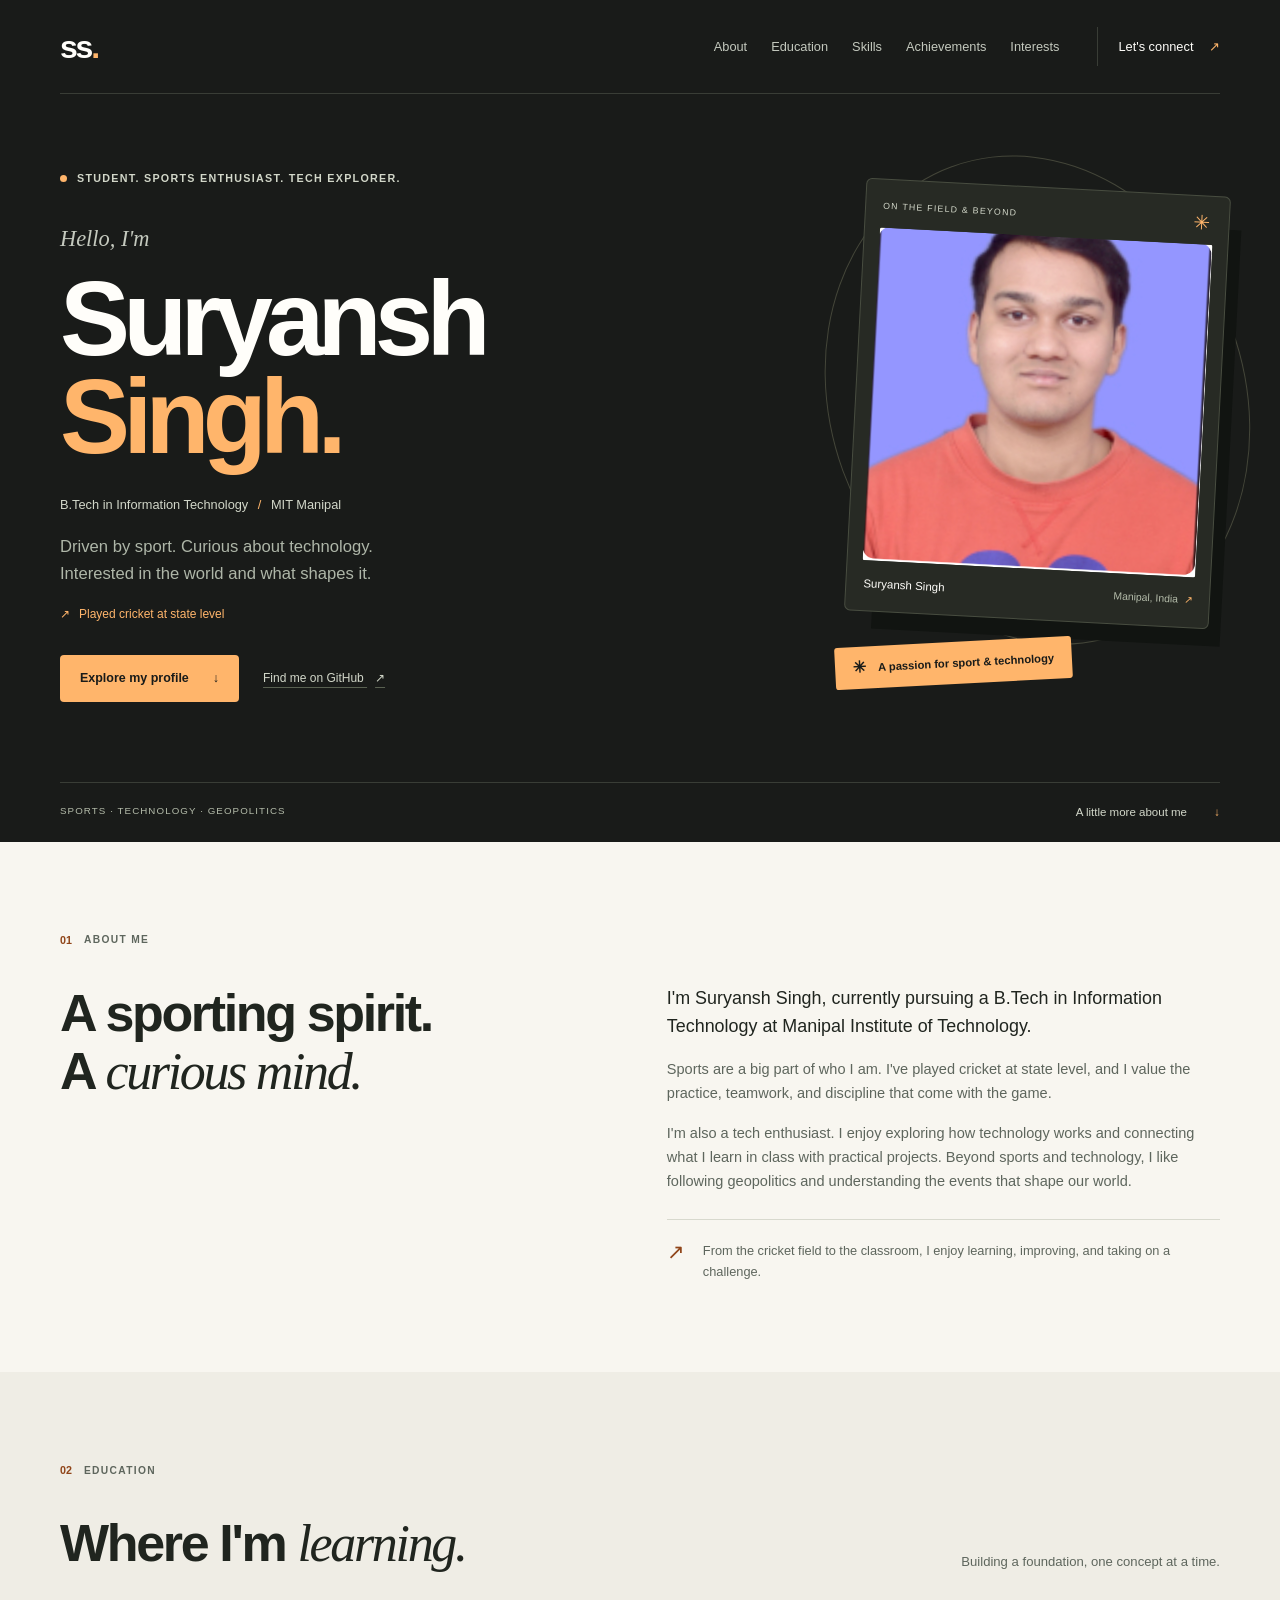
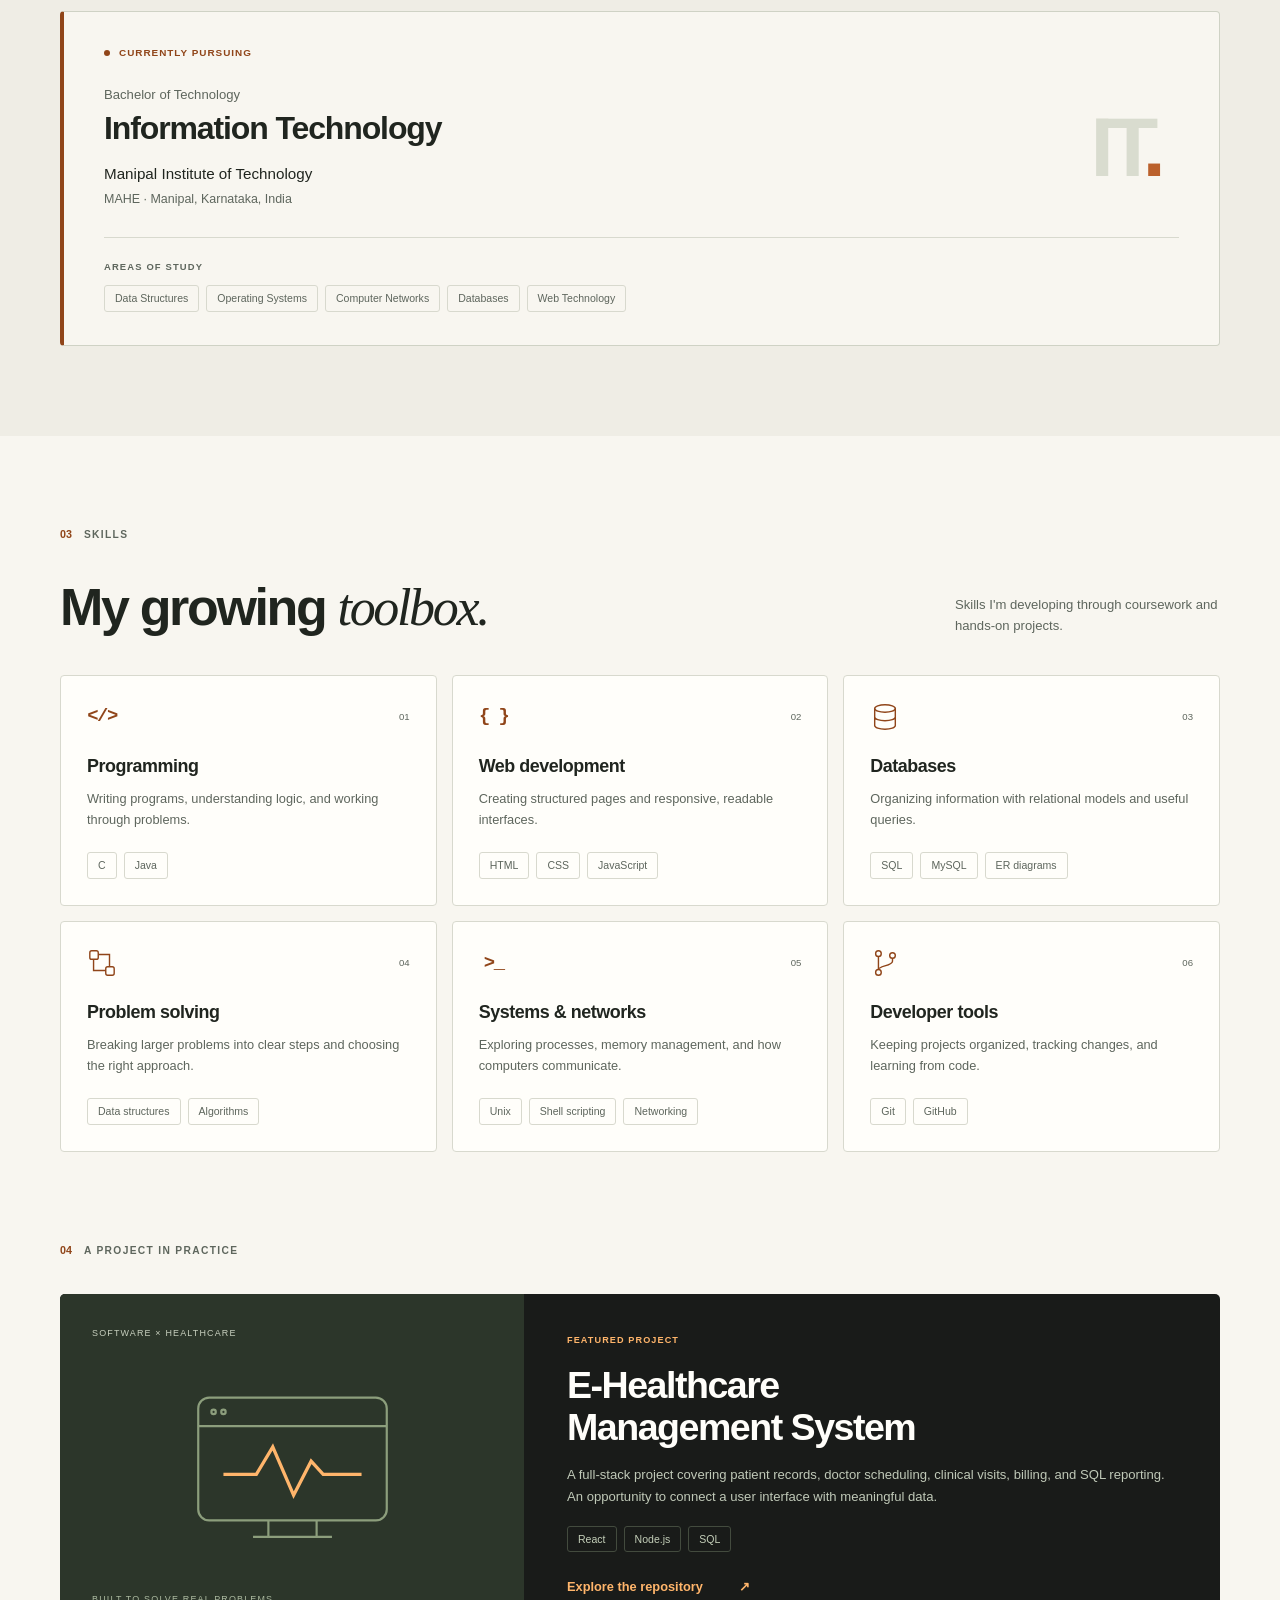
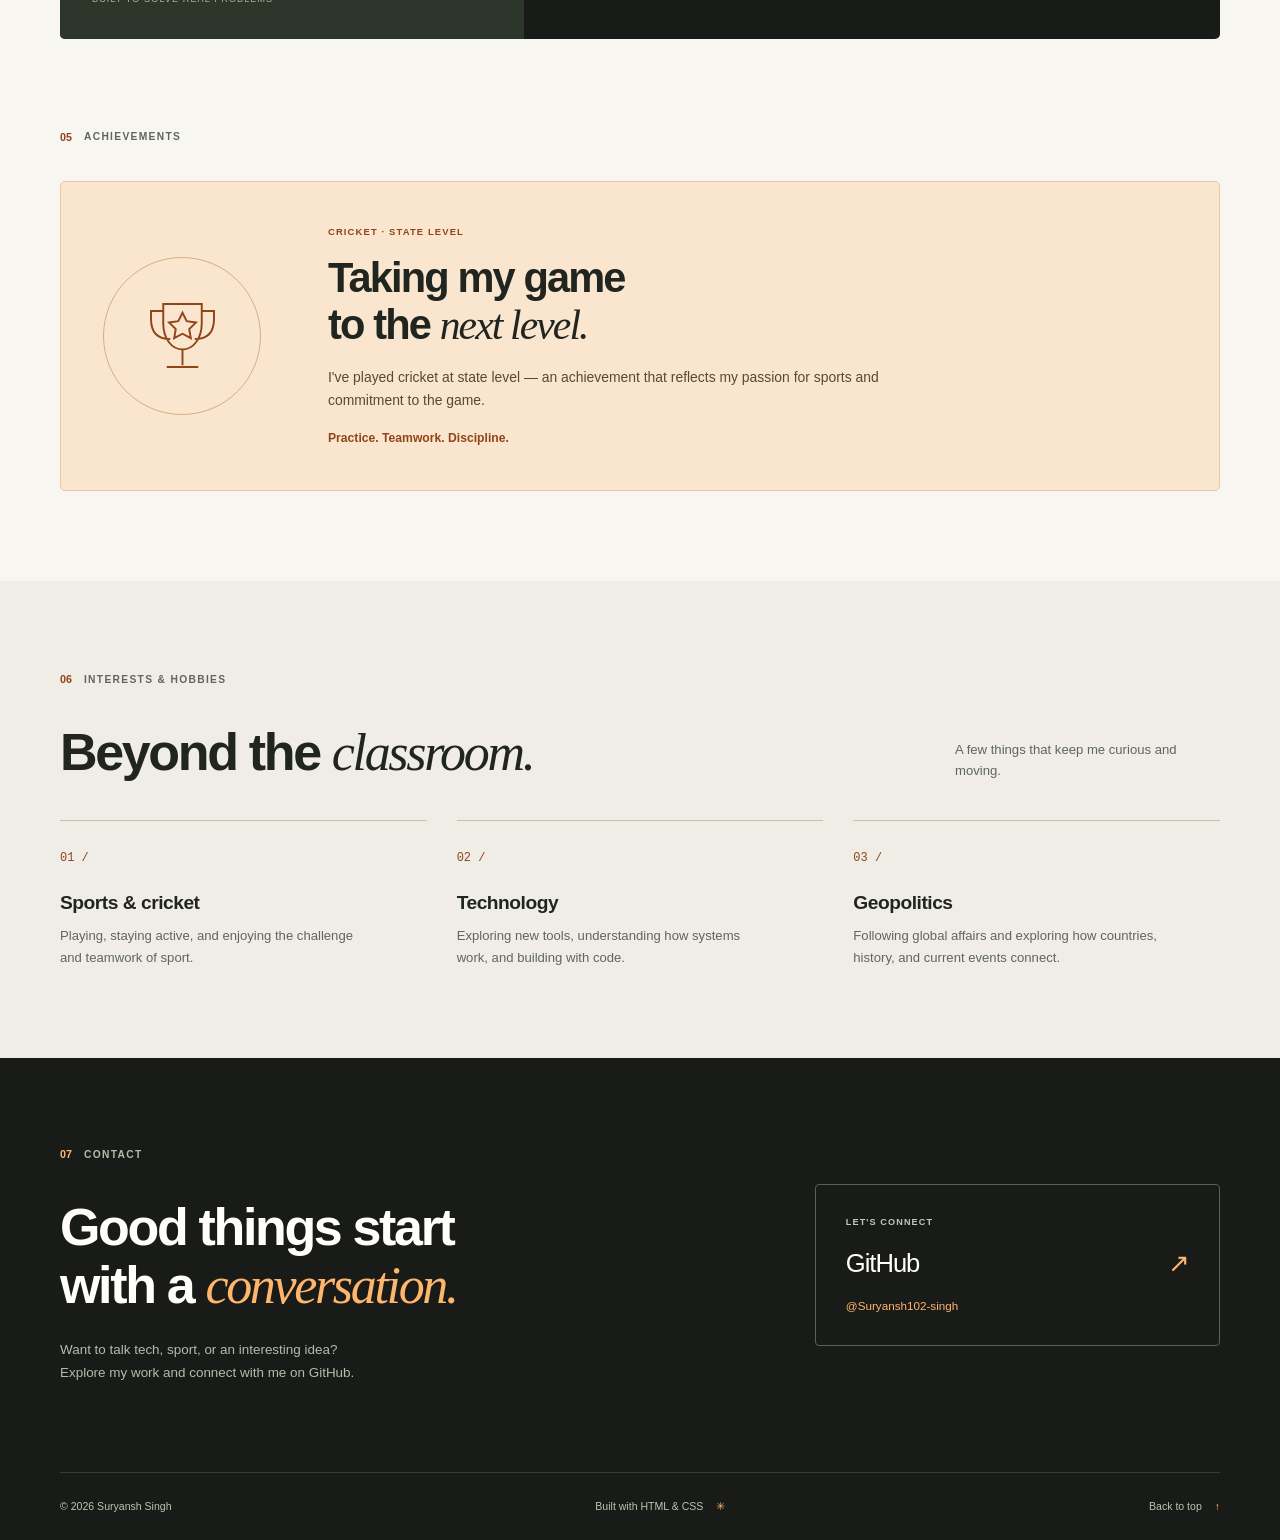
==== index.html @ c42a1c33 "Build responsive personal profile with portrait and cricket achievement" ====
<!DOCTYPE html>
<html lang="en">
<head>
  <meta charset="UTF-8">
  <meta name="viewport" content="width=device-width, initial-scale=1.0">
  <meta name="description" content="Suryansh Singh: B.Tech Information Technology student at MIT Manipal, sports and technology enthusiast, and a cricket player with state-level experience.">
  <meta name="theme-color" content="#191b19">
  <title>Suryansh Singh | Personal Profile</title>
  <link rel="icon" href="assets/favicon.svg" type="image/svg+xml">
  <link rel="stylesheet" href="style.css">
</head>
<body>
  <a class="skip-link" href="#main">Skip to content</a>

  <header class="site-header">
    <div class="container nav-row">
      <a class="brand" href="#home" aria-label="Suryansh Singh, home">ss<span>.</span></a>
      <nav aria-label="Main navigation">
        <a href="#about">About</a>
        <a href="#education">Education</a>
        <a href="#skills">Skills</a>
        <a href="#achievements">Achievements</a>
        <a href="#interests">Interests</a>
        <a class="nav-contact" href="#contact">Let's connect <span aria-hidden="true">↗</span></a>
      </nav>
    </div>
  </header>

  <main id="main">
    <section class="hero" id="home" aria-labelledby="hero-title">
      <div class="container hero-grid">
        <div class="hero-copy">
          <p class="eyebrow"><span class="status-dot" aria-hidden="true"></span> STUDENT. SPORTS ENTHUSIAST. TECH EXPLORER.</p>
          <p class="hello">Hello, I'm</p>
          <h1 id="hero-title">Suryansh<br><span>Singh.</span></h1>
          <p class="hero-role">B.Tech in Information Technology <span aria-hidden="true">/</span> MIT Manipal</p>
          <p class="hero-description">Driven by sport. Curious about technology.<br>Interested in the world and what shapes it.</p>
          <a class="hero-achievement" href="#achievements"><span aria-hidden="true">↗</span> Played cricket at state level</a>
          <div class="hero-actions">
            <a class="button button-primary" href="#about">Explore my profile <span aria-hidden="true">↓</span></a>
            <a class="text-link" href="https://github.com/Suryansh102-singh" target="_blank" rel="noopener noreferrer">Find me on GitHub <span aria-hidden="true">↗</span></a>
          </div>
        </div>

        <div class="portrait-area">
          <span class="portrait-orbit" aria-hidden="true"></span>
          <figure class="portrait-card">
            <div class="portrait-topline"><span>ON THE FIELD &amp; BEYOND</span><span aria-hidden="true">✳</span></div>
            <img class="profile-image" src="assets/profile.png" alt="Portrait of Suryansh Singh" width="498" height="502" fetchpriority="high">
            <figcaption><span>Suryansh Singh</span><span class="portrait-location">Manipal, India <span aria-hidden="true">↗</span></span></figcaption>
          </figure>
          <p class="portrait-tag"><span aria-hidden="true">✳</span> A passion for sport &amp; technology</p>
        </div>
      </div>
      <div class="container hero-bottom"><span>SPORTS · TECHNOLOGY · GEOPOLITICS</span><a href="#about">A little more about me <span aria-hidden="true">↓</span></a></div>
    </section>

    <section class="section about-section" id="about" aria-labelledby="about-title">
      <div class="container">
        <p class="section-label"><span>01</span> ABOUT ME</p>
        <div class="about-grid">
          <h2 id="about-title">A sporting spirit.<br>A <span class="serif-accent">curious mind.</span></h2>
          <div class="about-copy">
            <p class="lead">I'm Suryansh Singh, currently pursuing a B.Tech in Information Technology at Manipal Institute of Technology.</p>
            <p>Sports are a big part of who I am. I've played cricket at state level, and I value the practice, teamwork, and discipline that come with the game.</p>
            <p>I'm also a tech enthusiast. I enjoy exploring how technology works and connecting what I learn in class with practical projects. Beyond sports and technology, I like following geopolitics and understanding the events that shape our world.</p>
            <div class="about-note"><span aria-hidden="true">↗</span><p>From the cricket field to the classroom, I enjoy learning, improving, and taking on a challenge.</p></div>
          </div>
        </div>
      </div>
    </section>

    <section class="section education-section" id="education" aria-labelledby="education-title">
      <div class="container">
        <p class="section-label"><span>02</span> EDUCATION</p>
        <div class="section-heading">
          <h2 id="education-title">Where I'm <span class="serif-accent">learning.</span></h2>
          <p>Building a foundation, one concept at a time.</p>
        </div>
        <article class="education-card">
          <div class="education-status"><span class="status-dot" aria-hidden="true"></span> CURRENTLY PURSUING</div>
          <div class="education-main">
            <div><p class="education-degree">Bachelor of Technology</p><h3>Information Technology</h3><p class="institution">Manipal Institute of Technology</p><p class="education-location">MAHE · Manipal, Karnataka, India</p></div>
            <span class="education-mark" aria-hidden="true">IT<span>.</span></span>
          </div>
          <div class="coursework"><p>AREAS OF STUDY</p><ul class="tags"><li>Data Structures</li><li>Operating Systems</li><li>Computer Networks</li><li>Databases</li><li>Web Technology</li></ul></div>
        </article>
      </div>
    </section>

    <section class="section skills-section" id="skills" aria-labelledby="skills-title">
      <div class="container">
        <p class="section-label"><span>03</span> SKILLS</p>
        <div class="section-heading"><h2 id="skills-title">My growing <span class="serif-accent">toolbox.</span></h2><p>Skills I'm developing through coursework and hands-on projects.</p></div>
        <div class="skill-grid">
          <article class="skill-card"><div class="card-top"><span class="card-icon" aria-hidden="true">&lt;/&gt;</span><span class="card-number" aria-hidden="true">01</span></div><h3>Programming</h3><p>Writing programs, understanding logic, and working through problems.</p><ul class="tags"><li>C</li><li>Java</li></ul></article>
          <article class="skill-card"><div class="card-top"><span class="card-icon" aria-hidden="true">{ }</span><span class="card-number" aria-hidden="true">02</span></div><h3>Web development</h3><p>Creating structured pages and responsive, readable interfaces.</p><ul class="tags"><li>HTML</li><li>CSS</li><li>JavaScript</li></ul></article>
          <article class="skill-card"><div class="card-top"><svg class="card-icon" viewBox="0 0 32 32" fill="none" aria-hidden="true"><ellipse cx="16" cy="7" rx="11" ry="4"/><path d="M5 7v9c0 2.2 4.9 4 11 4s11-1.8 11-4V7M5 16v9c0 2.2 4.9 4 11 4s11-1.8 11-4v-9"/></svg><span class="card-number" aria-hidden="true">03</span></div><h3>Databases</h3><p>Organizing information with relational models and useful queries.</p><ul class="tags"><li>SQL</li><li>MySQL</li><li>ER diagrams</li></ul></article>
          <article class="skill-card"><div class="card-top"><svg class="card-icon" viewBox="0 0 32 32" fill="none" aria-hidden="true"><rect x="3" y="3" width="9" height="9" rx="2"/><rect x="20" y="20" width="9" height="9" rx="2"/><path d="M12 7h12v13M7 12v12h13"/></svg><span class="card-number" aria-hidden="true">04</span></div><h3>Problem solving</h3><p>Breaking larger problems into clear steps and choosing the right approach.</p><ul class="tags"><li>Data structures</li><li>Algorithms</li></ul></article>
          <article class="skill-card"><div class="card-top"><span class="card-icon" aria-hidden="true">&gt;_</span><span class="card-number" aria-hidden="true">05</span></div><h3>Systems &amp; networks</h3><p>Exploring processes, memory management, and how computers communicate.</p><ul class="tags"><li>Unix</li><li>Shell scripting</li><li>Networking</li></ul></article>
          <article class="skill-card"><div class="card-top"><svg class="card-icon" viewBox="0 0 32 32" fill="none" aria-hidden="true"><circle cx="9" cy="6" r="3"/><circle cx="9" cy="26" r="3"/><circle cx="24" cy="8" r="3"/><path d="M9 9v14M24 11v3c0 5-15 5-15 9"/></svg><span class="card-number" aria-hidden="true">06</span></div><h3>Developer tools</h3><p>Keeping projects organized, tracking changes, and learning from code.</p><ul class="tags"><li>Git</li><li>GitHub</li></ul></article>
        </div>
      </div>
    </section>

    <section class="section project-section" id="projects" aria-labelledby="project-title">
      <div class="container">
        <p class="section-label"><span>04</span> A PROJECT IN PRACTICE</p>
        <article class="project-card">
          <div class="project-visual" aria-hidden="true"><span class="project-visual-label">SOFTWARE × HEALTHCARE</span><svg viewBox="0 0 260 160" fill="none"><rect x="44" y="17" width="172" height="112" rx="10"/><path d="M44 43h172M108 129v15m44-15v15M94 144h72"/><path class="pulse" d="M67 87h30l15-25 19 44 16-31 11 12h35"/><circle cx="58" cy="30" r="2"/><circle cx="67" cy="30" r="2"/></svg><span class="project-visual-foot">BUILT TO SOLVE REAL PROBLEMS</span></div>
          <div class="project-copy"><p class="eyebrow">FEATURED PROJECT</p><h2 id="project-title">E-Healthcare<br>Management System</h2><p>A full-stack project covering patient records, doctor scheduling, clinical visits, billing, and SQL reporting. An opportunity to connect a user interface with meaningful data.</p><ul class="tags"><li>React</li><li>Node.js</li><li>SQL</li></ul><a class="project-link" href="https://github.com/Suryansh102-singh/E-HEALTHCARE-MANAGEMENT-SYSTEM" target="_blank" rel="noopener noreferrer">Explore the repository <span aria-hidden="true">↗</span></a></div>
        </article>
      </div>
    </section>

    <section class="section achievement-section" id="achievements" aria-labelledby="achievement-title">
      <div class="container">
        <p class="section-label"><span>05</span> ACHIEVEMENTS</p>
        <article class="achievement-card">
          <div class="achievement-emblem" aria-hidden="true"><svg viewBox="0 0 120 120" fill="none"><path d="M38 24h44v22c0 18-10 30-22 30S38 64 38 46V24ZM60 76v18M42 96h36M38 32H24v9c0 15 7 23 22 23M82 32h14v9c0 15-7 23-22 23"/><path d="m60 34 4.8 9.6 10.6 1.5-7.7 7.5 1.8 10.5L60 58l-9.5 5.1 1.8-10.5-7.7-7.5 10.6-1.5L60 34Z"/></svg></div>
          <div><p class="eyebrow">CRICKET · STATE LEVEL</p><h2 id="achievement-title">Taking my game<br>to the <span class="serif-accent">next level.</span></h2><p>I've played cricket at state level — an achievement that reflects my passion for sports and commitment to the game.</p><p class="achievement-values">Practice. Teamwork. Discipline.</p></div>
        </article>
      </div>
    </section>

    <section class="section interests-section" id="interests" aria-labelledby="interests-title">
      <div class="container">
        <p class="section-label"><span>06</span> INTERESTS &amp; HOBBIES</p>
        <div class="section-heading"><h2 id="interests-title">Beyond the <span class="serif-accent">classroom.</span></h2><p>A few things that keep me curious and moving.</p></div>
        <div class="interest-grid">
          <article class="interest-card"><span class="interest-number" aria-hidden="true">01 /</span><h3>Sports &amp; cricket</h3><p>Playing, staying active, and enjoying the challenge and teamwork of sport.</p></article>
          <article class="interest-card"><span class="interest-number" aria-hidden="true">02 /</span><h3>Technology</h3><p>Exploring new tools, understanding how systems work, and building with code.</p></article>
          <article class="interest-card"><span class="interest-number" aria-hidden="true">03 /</span><h3>Geopolitics</h3><p>Following global affairs and exploring how countries, history, and current events connect.</p></article>
        </div>
      </div>
    </section>

    <section class="contact-section" id="contact" aria-labelledby="contact-title">
      <div class="container contact-grid">
        <div><p class="section-label"><span>07</span> CONTACT</p><h2 id="contact-title">Good things start<br>with a <span class="serif-accent">conversation.</span></h2><p>Want to talk tech, sport, or an interesting idea?<br>Explore my work and connect with me on GitHub.</p></div>
        <a class="contact-button" href="https://github.com/Suryansh102-singh" target="_blank" rel="noopener noreferrer"><span>LET'S CONNECT</span><strong>GitHub <span aria-hidden="true">↗</span></strong><span class="github-handle">@Suryansh102-singh</span></a>
      </div>
    </section>
  </main>

  <footer class="site-footer"><div class="container footer-row"><p>© 2026 Suryansh Singh</p><p>Built with HTML &amp; CSS <span aria-hidden="true">✳</span></p><a href="#home">Back to top <span aria-hidden="true">↑</span></a></div></footer>
</body>
</html>
---- style.css ----
/* Personal profile: plain CSS, no framework or JavaScript required. */
:root {
  --paper: #f8f6f0;
  --paper-alt: #efede5;
  --ink: #20251f;
  --muted: #5e665d;
  --line: #d8d9ce;
  --dark: #191b19;
  --dark-line: #393d36;
  --accent: #ffb56b;
  --accent-ink: #904519;
  --white: #fffefa;
  --container: 1160px;
}

* { box-sizing: border-box; }
html { scroll-behavior: smooth; scroll-padding-top: 32px; }
body { margin: 0; color: var(--ink); background: var(--paper); font-family: Arial, Helvetica, sans-serif; font-size: 16px; line-height: 1.65; -webkit-font-smoothing: antialiased; }
a { color: inherit; text-decoration: none; }
img { display: block; max-width: 100%; }
h1, h2, h3, p, figure { margin: 0; }
ul { margin: 0; padding: 0; }
h1, h2, h3 { line-height: 1.12; letter-spacing: -0.045em; }
h2 { font-size: clamp(2rem, 4.2vw, 3.25rem); font-weight: 600; }
h3 { font-size: 1.25rem; letter-spacing: -0.025em; }
::selection { color: var(--dark); background: var(--accent); }
:focus-visible { outline: 3px solid var(--accent-ink); outline-offset: 6px; border-radius: 3px; }
.hero :focus-visible, .site-header :focus-visible, .contact-section :focus-visible, .site-footer :focus-visible { outline-color: var(--accent); }
.container { width: min(var(--container), calc(100% - 80px)); margin-inline: auto; }
.skip-link { position: fixed; top: 12px; left: 12px; z-index: 10; padding: 10px 18px; color: var(--ink); background: var(--accent); transform: translateY(-180%); }
.skip-link:focus { transform: translateY(0); }
.serif-accent { font-family: Georgia, 'Times New Roman', serif; font-style: italic; font-weight: 400; }
.eyebrow { font-size: 0.67rem; font-weight: 700; letter-spacing: 0.12em; }
.status-dot { display: inline-block; flex: 0 0 auto; width: 7px; height: 7px; background: var(--accent); border-radius: 50%; }

/* Header and hero */
.site-header { color: var(--white); background: var(--dark); }
.nav-row { min-height: 94px; display: flex; gap: 24px; align-items: center; justify-content: space-between; border-bottom: 1px solid var(--dark-line); }
.brand { font-size: 2rem; font-weight: 800; line-height: 1; letter-spacing: -0.07em; }
.brand span { color: var(--accent); }
nav { display: flex; align-items: center; flex-wrap: wrap; gap: 24px; font-size: 0.8rem; }
nav a { color: #c4c9be; transition: color 160ms ease; }
nav a:hover { color: var(--accent); }
nav .nav-contact { color: var(--white); margin-left: 14px; padding: 9px 0 9px 20px; border-left: 1px solid var(--dark-line); }
.nav-contact span { margin-left: 12px; color: var(--accent); }
.hero { color: var(--white); background: var(--dark); overflow: hidden; }
.hero-grid { min-height: 640px; display: grid; grid-template-columns: 1.35fr 1fr; gap: 78px; align-items: center; padding-block: 76px 80px; }
.hero .eyebrow { display: flex; align-items: center; gap: 10px; color: #d2d7c9; margin-bottom: 33px; }
.hello { font-family: Georgia, 'Times New Roman', serif; font-style: italic; color: #c4c9be; font-size: 1.4rem; margin-bottom: 12px; }
h1 { font-size: clamp(3.5rem, 8.2vw, 6.6rem); font-weight: 700; line-height: 0.94; letter-spacing: -0.065em; }
h1 span { color: var(--accent); }
.hero-role { color: #d2d7c9; font-size: 0.8rem; margin-top: 27px; }
.hero-role span { color: var(--accent); padding-inline: 6px; }
.hero-description { margin-top: 18px; color: #aeb6a8; font-size: 1.04rem; }
.hero-achievement { display: inline-flex; align-items: center; gap: 9px; margin-top: 17px; color: var(--accent); font-size: 0.75rem; }
.hero-achievement:hover { text-decoration: underline; text-underline-offset: 5px; }
.hero-actions { display: flex; flex-wrap: wrap; align-items: center; gap: 24px; margin-top: 29px; }
.button { display: inline-flex; align-items: center; gap: 24px; padding: 13px 20px; border-radius: 4px; font-weight: 700; font-size: 0.78rem; transition: background 160ms ease, transform 160ms ease; }
.button-primary { color: var(--dark); background: var(--accent); }
.button-primary:hover { background: #ffcb97; transform: translateY(-2px); }
.text-link { font-size: 0.75rem; color: #d2d7c9; text-decoration: underline; text-underline-offset: 5px; text-decoration-color: #596151; }
.text-link:hover { color: var(--accent); }
.text-link span { margin-left: 8px; }
.portrait-area { position: relative; width: min(100%, 365px); justify-self: end; }
.portrait-orbit { position: absolute; inset: -36px -25px 35px; border: 1px solid #444639; border-radius: 50%; transform: rotate(-20deg); }
.portrait-card { position: relative; padding: 15px; background: #272a24; border: 1px solid #484d40; border-radius: 6px; transform: rotate(3deg); box-shadow: 20px 25px 0 -8px #111411; }
.portrait-topline { display: flex; justify-content: space-between; align-items: center; color: #d2d7c9; font-size: 0.55rem; letter-spacing: 0.14em; padding: 1px 2px 12px; }
.portrait-topline span:last-child { font-size: 1.25rem; color: var(--accent); line-height: 1; }
.profile-image { width: 100%; height: auto; aspect-ratio: 1; object-fit: cover; border-radius: 2px; background: var(--paper-alt); }
.portrait-card figcaption { display: flex; flex-wrap: wrap; justify-content: space-between; gap: 7px; padding: 14px 2px 2px; font-size: 0.72rem; }
.portrait-location { color: #b4bcaa; font-size: 0.65rem; }
.portrait-location span { color: var(--accent); margin-left: 3px; }
.portrait-tag { position: relative; display: inline-flex; align-items: center; gap: 12px; margin-top: 22px; margin-left: -20px; padding: 8px 18px; background: var(--accent); color: var(--dark); font-size: 0.7rem; font-weight: 700; border-radius: 3px; transform: rotate(-3deg); }
.portrait-tag span { font-size: 1rem; }
.hero-bottom { display: flex; justify-content: space-between; flex-wrap: wrap; gap: 12px; padding-block: 20px; border-top: 1px solid var(--dark-line); color: #b4bcaa; font-size: 0.61rem; letter-spacing: 0.11em; }
.hero-bottom a { letter-spacing: 0; font-size: 0.72rem; color: #d2d7c9; }
.hero-bottom a:hover { color: var(--accent); }
.hero-bottom a span { color: var(--accent); margin-left: 24px; }

/* Shared section structure */
.section { padding-block: 90px; }
.section-label { display: flex; align-items: center; gap: 12px; margin-bottom: 34px; color: var(--muted); font-size: 0.64rem; font-weight: 700; letter-spacing: 0.13em; }
.section-label > span { color: var(--accent-ink); font-size: 0.67rem; letter-spacing: 0; }
.section-heading { display: flex; align-items: end; justify-content: space-between; gap: 36px; margin-bottom: 38px; }
.section-heading > p { max-width: 265px; font-size: 0.82rem; color: var(--muted); }
.about-grid { display: grid; grid-template-columns: 1fr 1.05fr; gap: 80px; }
.about-copy { color: var(--muted); font-size: 0.91rem; }
.about-copy .lead { color: var(--ink); font-size: 1.12rem; line-height: 1.6; }
.about-copy > p + p { margin-top: 16px; }
.about-note { display: flex; gap: 18px; align-items: start; margin-top: 26px; padding-top: 20px; border-top: 1px solid var(--line); font-size: 0.8rem; }
.about-note > span { color: var(--accent-ink); font-size: 1.3rem; line-height: 1.2; }

/* Education */
.education-section { background: var(--paper-alt); }
.education-card { padding: 33px 40px; border: 1px solid #cfd2c5; border-left: 4px solid var(--accent-ink); border-radius: 4px; background: var(--paper); }
.education-status { display: flex; align-items: center; gap: 9px; color: var(--accent-ink); font-size: 0.62rem; font-weight: 700; letter-spacing: 0.1em; }
.education-status .status-dot { background: var(--accent-ink); width: 6px; height: 6px; }
.education-main { display: flex; gap: 24px; align-items: center; justify-content: space-between; margin-top: 22px; }
.education-degree { color: var(--muted); font-size: 0.82rem; margin-bottom: 6px; }
.education-main h3 { font-size: clamp(1.4rem, 3vw, 2rem); letter-spacing: -0.035em; }
.institution { font-size: 0.95rem; margin-top: 14px; }
.education-location { font-size: 0.78rem; color: var(--muted); margin-top: 3px; }
.education-mark { flex: 0 0 auto; color: #d9dccf; font-size: 5.25rem; font-weight: 700; line-height: 1; letter-spacing: -0.08em; padding-right: 20px; }
.education-mark span { color: #bb612c; }
.coursework { border-top: 1px solid var(--line); padding-top: 21px; margin-top: 27px; }
.coursework > p { color: var(--muted); font-size: 0.59rem; font-weight: 700; letter-spacing: 0.12em; margin-bottom: 11px; }
.tags { list-style: none; display: flex; flex-wrap: wrap; gap: 7px; }
.tags li { padding: 4px 10px; border: 1px solid var(--line); border-radius: 3px; color: var(--muted); font-size: 0.66rem; line-height: 1.6; }

/* Skills */
.skill-grid { display: grid; grid-template-columns: repeat(3, minmax(0, 1fr)); gap: 15px; }
.skill-card { display: flex; flex-direction: column; align-items: flex-start; padding: 26px; background: var(--white); border: 1px solid var(--line); border-radius: 4px; transition: border-color 180ms ease, transform 180ms ease; }
.skill-card:hover { border-color: #bc7546; transform: translateY(-3px); }
.card-top { display: flex; width: 100%; justify-content: space-between; align-items: center; margin-bottom: 24px; }
.card-icon { width: 30px; height: 30px; display: flex; align-items: center; justify-content: center; color: var(--accent-ink); font-family: 'Courier New', monospace; font-size: 1.18rem; font-weight: 700; letter-spacing: -0.08em; }
svg.card-icon { stroke: var(--accent-ink); stroke-width: 1.5; }
.card-number { color: var(--muted); font-size: 0.6rem; }
.skill-card h3 { font-size: 1.12rem; }
.skill-card > p { color: var(--muted); font-size: 0.8rem; margin-block: 12px 22px; }
.skill-card .tags { margin-top: auto; }

/* Real project */
.project-section { padding-top: 0; }
.project-card { display: grid; grid-template-columns: 0.8fr 1.2fr; overflow: hidden; border-radius: 5px; background: var(--dark); color: var(--white); }
.project-visual { display: flex; flex-direction: column; align-items: center; justify-content: space-between; gap: 22px; padding: 32px; color: #c8d0bf; background: #2c362a; }
.project-visual-label, .project-visual-foot { font-size: 0.56rem; letter-spacing: 0.13em; align-self: flex-start; }
.project-visual svg { width: 100%; max-width: 285px; margin-block: 15px; stroke: #8c9e7c; stroke-width: 2; }
.project-visual .pulse { stroke: var(--accent); stroke-width: 3; }
.project-visual-foot { color: #acbaa0; }
.project-copy { padding: 39px 43px; }
.project-copy .eyebrow { color: var(--accent); margin-bottom: 16px; font-size: 0.57rem; }
.project-copy h2 { font-size: clamp(1.6rem, 3vw, 2.35rem); letter-spacing: -0.04em; }
.project-copy > p:not(.eyebrow) { font-size: 0.82rem; color: #c0c9b8; margin-block: 16px 18px; }
.project-copy .tags li { border-color: #434b3e; color: #c4cfb9; }
.project-link { display: inline-flex; gap: 36px; align-items: center; margin-top: 24px; color: var(--accent); font-size: 0.8rem; font-weight: 700; }
.project-link:hover { text-decoration: underline; text-underline-offset: 5px; }

/* Interests and contact */
.achievement-section { padding-top: 0; }
.achievement-card { display: grid; grid-template-columns: 180px 1fr; align-items: center; gap: 45px; padding: 42px; background: #fae5cf; border: 1px solid #e5c6a6; border-radius: 5px; }
.achievement-emblem { display: grid; place-items: center; width: 158px; height: 158px; border: 1px solid #d5af85; border-radius: 50%; }
.achievement-emblem svg { width: 105px; height: 105px; stroke: var(--accent-ink); stroke-width: 2.2; }
.achievement-card .eyebrow { color: var(--accent-ink); font-size: 0.59rem; margin-bottom: 16px; }
.achievement-card h2 { font-size: clamp(1.7rem, 3.5vw, 2.6rem); }
.achievement-card h2 + p { max-width: 630px; margin-top: 18px; color: #594839; font-size: 0.87rem; }
.achievement-values { color: var(--accent-ink); margin-top: 16px; font-size: 0.76rem; font-weight: 700; }
.interests-section { background: var(--paper-alt); }
.interest-grid { display: grid; grid-template-columns: repeat(3, minmax(0, 1fr)); gap: 30px; }
.interest-card { border-top: 1px solid #bdc4b3; padding-top: 22px; }
.interest-number { color: var(--accent-ink); font-family: 'Courier New', monospace; font-size: 0.75rem; }
.interest-card h3 { margin-top: 22px; font-size: 1.2rem; }
.interest-card p { color: var(--muted); font-size: 0.82rem; margin-top: 12px; max-width: 305px; }
.contact-section { padding-block: 88px; color: var(--white); background: var(--dark); }
.contact-section .section-label { color: #b4bcaa; }
.contact-section .section-label > span { color: var(--accent); }
.contact-section h2 { font-size: clamp(2rem, 4.2vw, 3.25rem); }
.contact-section h2 span { color: var(--accent); }
.contact-section h2 + p { color: #b4bcaa; font-size: 0.84rem; margin-top: 24px; }
.contact-grid { display: grid; grid-template-columns: 1.7fr 1fr; gap: 66px; align-items: center; }
.contact-button { display: flex; flex-direction: column; gap: 12px; padding: 30px; border: 1px solid #596151; border-radius: 4px; transition: border-color 180ms ease, background 180ms ease; }
.contact-button:hover { border-color: var(--accent); background: #252a22; }
.contact-button > span:first-child { color: #c0c9b8; font-size: 0.57rem; font-weight: 700; letter-spacing: 0.12em; }
.contact-button strong { display: flex; align-items: center; justify-content: space-between; font-size: 1.6rem; letter-spacing: -0.04em; font-weight: 500; }
.contact-button strong span { color: var(--accent); }
.github-handle { color: var(--accent); font-size: 0.73rem; overflow-wrap: anywhere; }
.site-footer { background: var(--dark); color: #bbc4af; font-size: 0.66rem; }
.footer-row { display: flex; align-items: center; justify-content: space-between; flex-wrap: wrap; gap: 15px; border-top: 1px solid var(--dark-line); padding-block: 25px; }
.footer-row p span { color: var(--accent); padding-left: 10px; }
.footer-row a:hover { color: var(--accent); }
.footer-row a span { color: var(--accent); padding-left: 10px; }

/* Tablet and narrow laptop */
@media (max-width: 1000px) {
  .container { width: calc(100% - 56px); }
  .hero-grid { gap: 44px; min-height: 590px; }
  nav { gap: 22px; }
  nav .nav-contact { margin-left: 0; padding-left: 15px; }
  .hero-actions { gap: 18px; }
  .portrait-card figcaption { font-size: 0.66rem; }
  .about-grid { gap: 46px; }
  .skill-card { padding: 22px; }
  .project-copy { padding: 30px; }
  .contact-grid { gap: 35px; }
}

/* Mobile layout: all navigation stays visible, without a script. */
@media (max-width: 760px) {
  .container { width: calc(100% - 40px); }
  .nav-row { flex-direction: column; align-items: flex-start; padding-block: 22px 18px; gap: 19px; }
  nav { justify-content: flex-start; gap: 2px 20px; width: 100%; font-size: 0.74rem; }
  nav a { display: inline-flex; align-items: center; min-height: 44px; }
  nav .nav-contact { padding: 0; border: 0; }
  .nav-contact span { margin-left: 4px; }
  .hero-grid { grid-template-columns: 1fr; gap: 55px; padding-block: 48px 53px; min-height: auto; }
  .hero .eyebrow { font-size: 0.56rem; margin-bottom: 25px; letter-spacing: 0.08em; }
  h1 { font-size: clamp(3.3rem, 13vw, 5.6rem); }
  .hero-role { font-size: 0.75rem; }
  .hero-description { font-size: 0.95rem; }
  .portrait-area { width: min(82%, 340px); justify-self: center; }
  .portrait-tag { margin-left: -10px; }
  .hero-bottom { font-size: 0.55rem; padding-block: 17px; }
  .hero-bottom a { font-size: 0.66rem; }
  .hero-bottom a span { margin-left: 9px; }
  .section { padding-block: 62px; }
  .section-label { margin-bottom: 25px; }
  .about-grid { grid-template-columns: 1fr; gap: 30px; }
  .about-copy { font-size: 0.86rem; }
  .about-copy .lead { font-size: 1.02rem; }
  .section-heading { flex-direction: column; align-items: flex-start; gap: 18px; margin-bottom: 30px; }
  .section-heading > p { max-width: 380px; }
  .education-card { padding: 26px; }
  .education-mark { font-size: 3.5rem; padding-right: 0; }
  .skill-grid { grid-template-columns: repeat(2, minmax(0, 1fr)); gap: 12px; }
  .skill-card { padding: 22px; }
  .project-section { padding-top: 0; }
  .achievement-section { padding-top: 0; }
  .achievement-card { grid-template-columns: 1fr; gap: 23px; padding: 28px; }
  .achievement-emblem { width: 95px; height: 95px; }
  .achievement-emblem svg { width: 70px; height: 70px; }
  .project-card { grid-template-columns: 1fr; }
  .project-visual { min-height: 270px; padding: 26px; gap: 5px; }
  .project-visual svg { max-width: 240px; margin-block: 2px; }
  .project-copy { padding: 30px; }
  .interest-grid { grid-template-columns: 1fr; gap: 28px; }
  .interest-card h3 { margin-top: 12px; }
  .interest-card p { max-width: 420px; }
  .contact-section { padding-block: 62px; }
  .contact-grid { grid-template-columns: 1fr; gap: 32px; }
  .contact-button { max-width: 380px; padding: 26px; }
  .footer-row { align-items: flex-start; gap: 13px 22px; }
}

@media (max-width: 440px) {
  .skill-grid { grid-template-columns: 1fr; }
  .education-mark { display: none; }
  .hero-actions { align-items: flex-start; flex-direction: column; gap: 20px; }
  .portrait-topline { font-size: 0.47rem; }
  .portrait-card figcaption { font-size: 0.64rem; }
  .portrait-location { font-size: 0.6rem; }
  .education-card { padding: 23px; }
  .project-copy { padding: 26px; }
}

@media (prefers-reduced-motion: reduce) {
  html { scroll-behavior: auto; }
  *, *::before, *::after { transition: none !important; animation: none !important; }
}
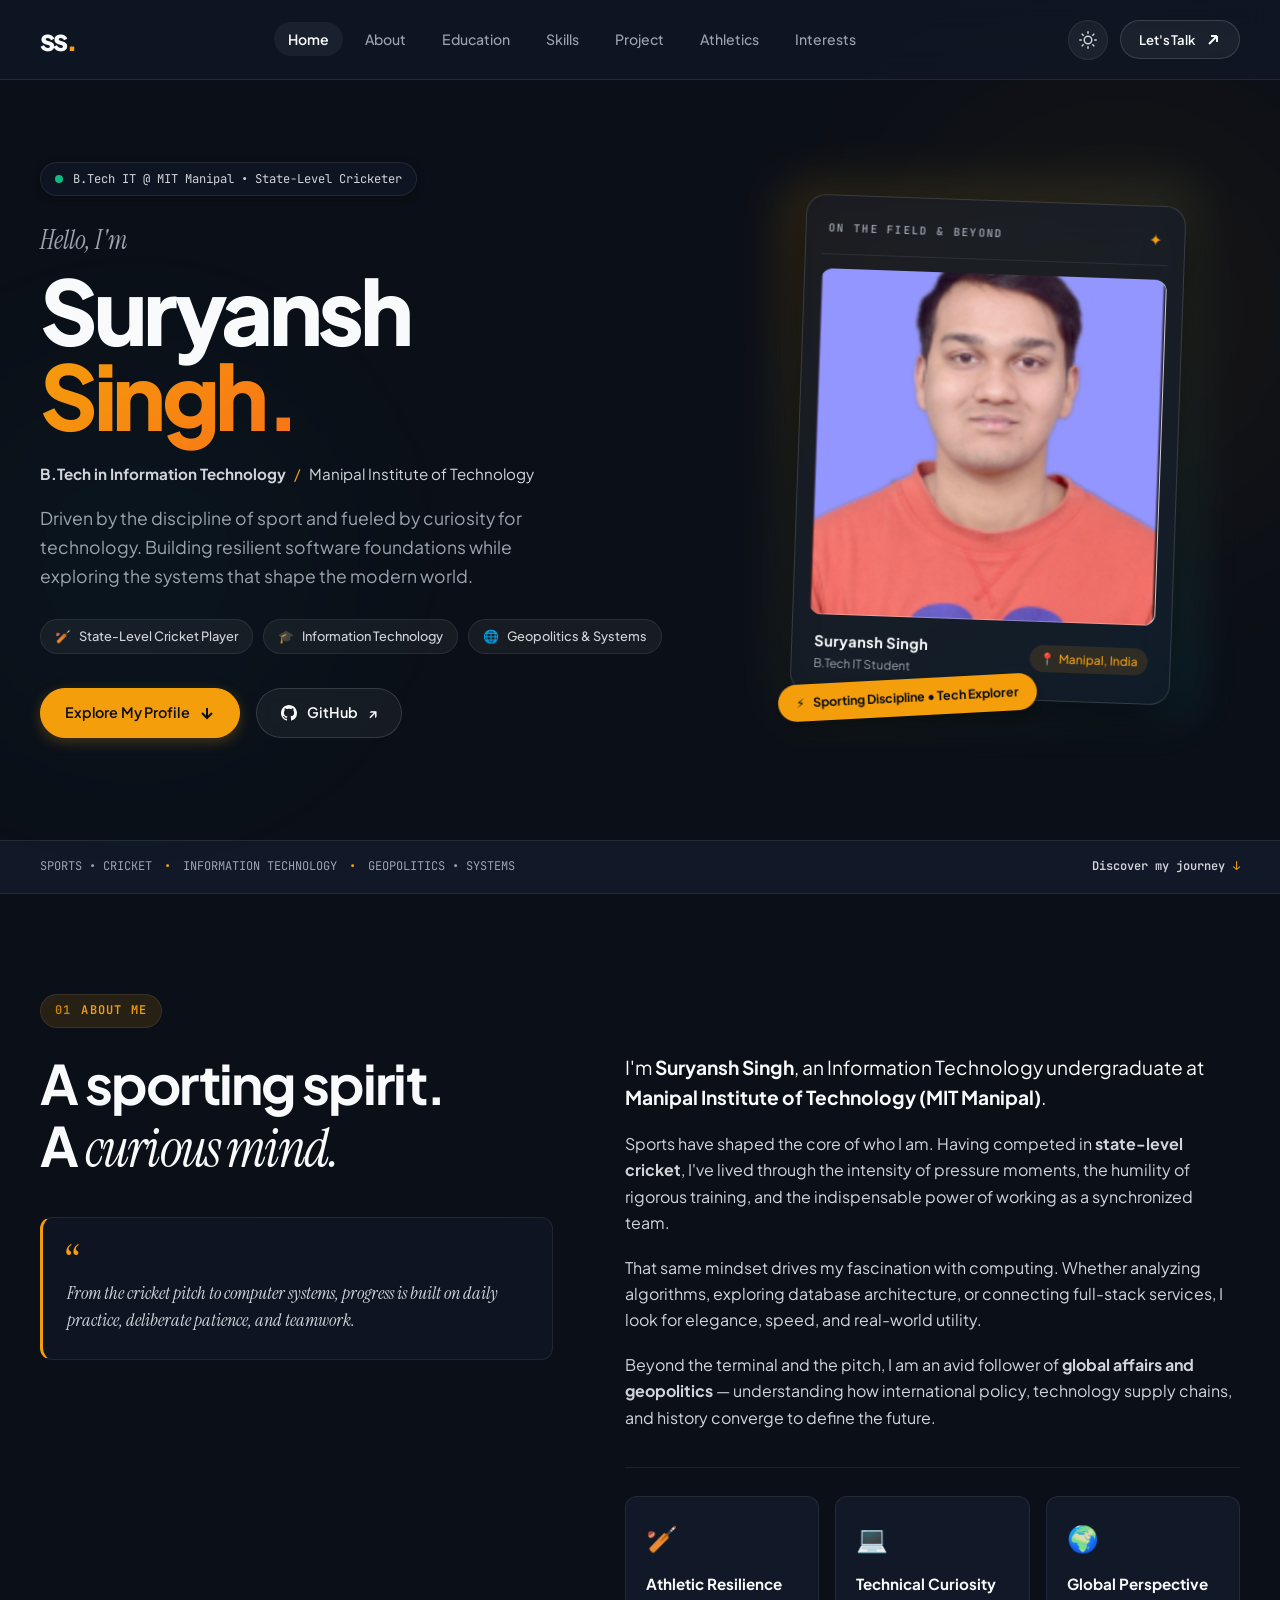
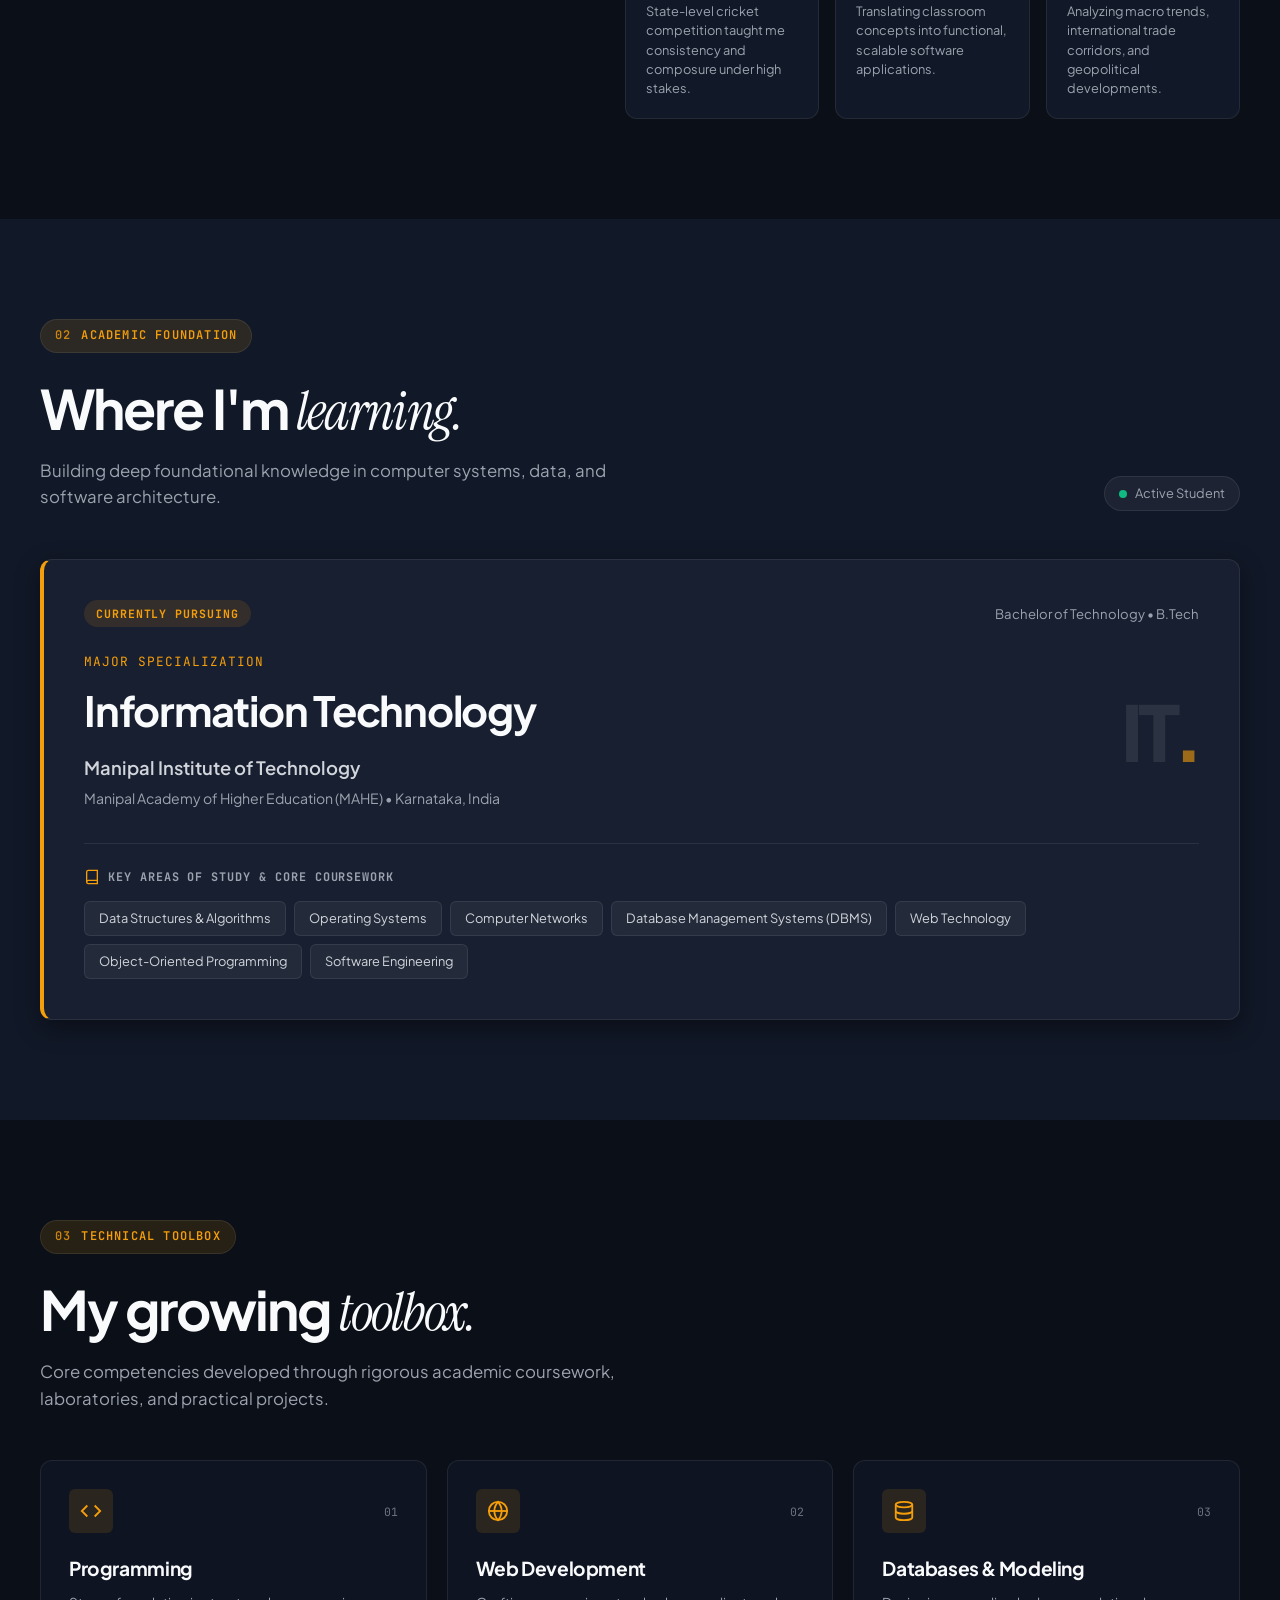
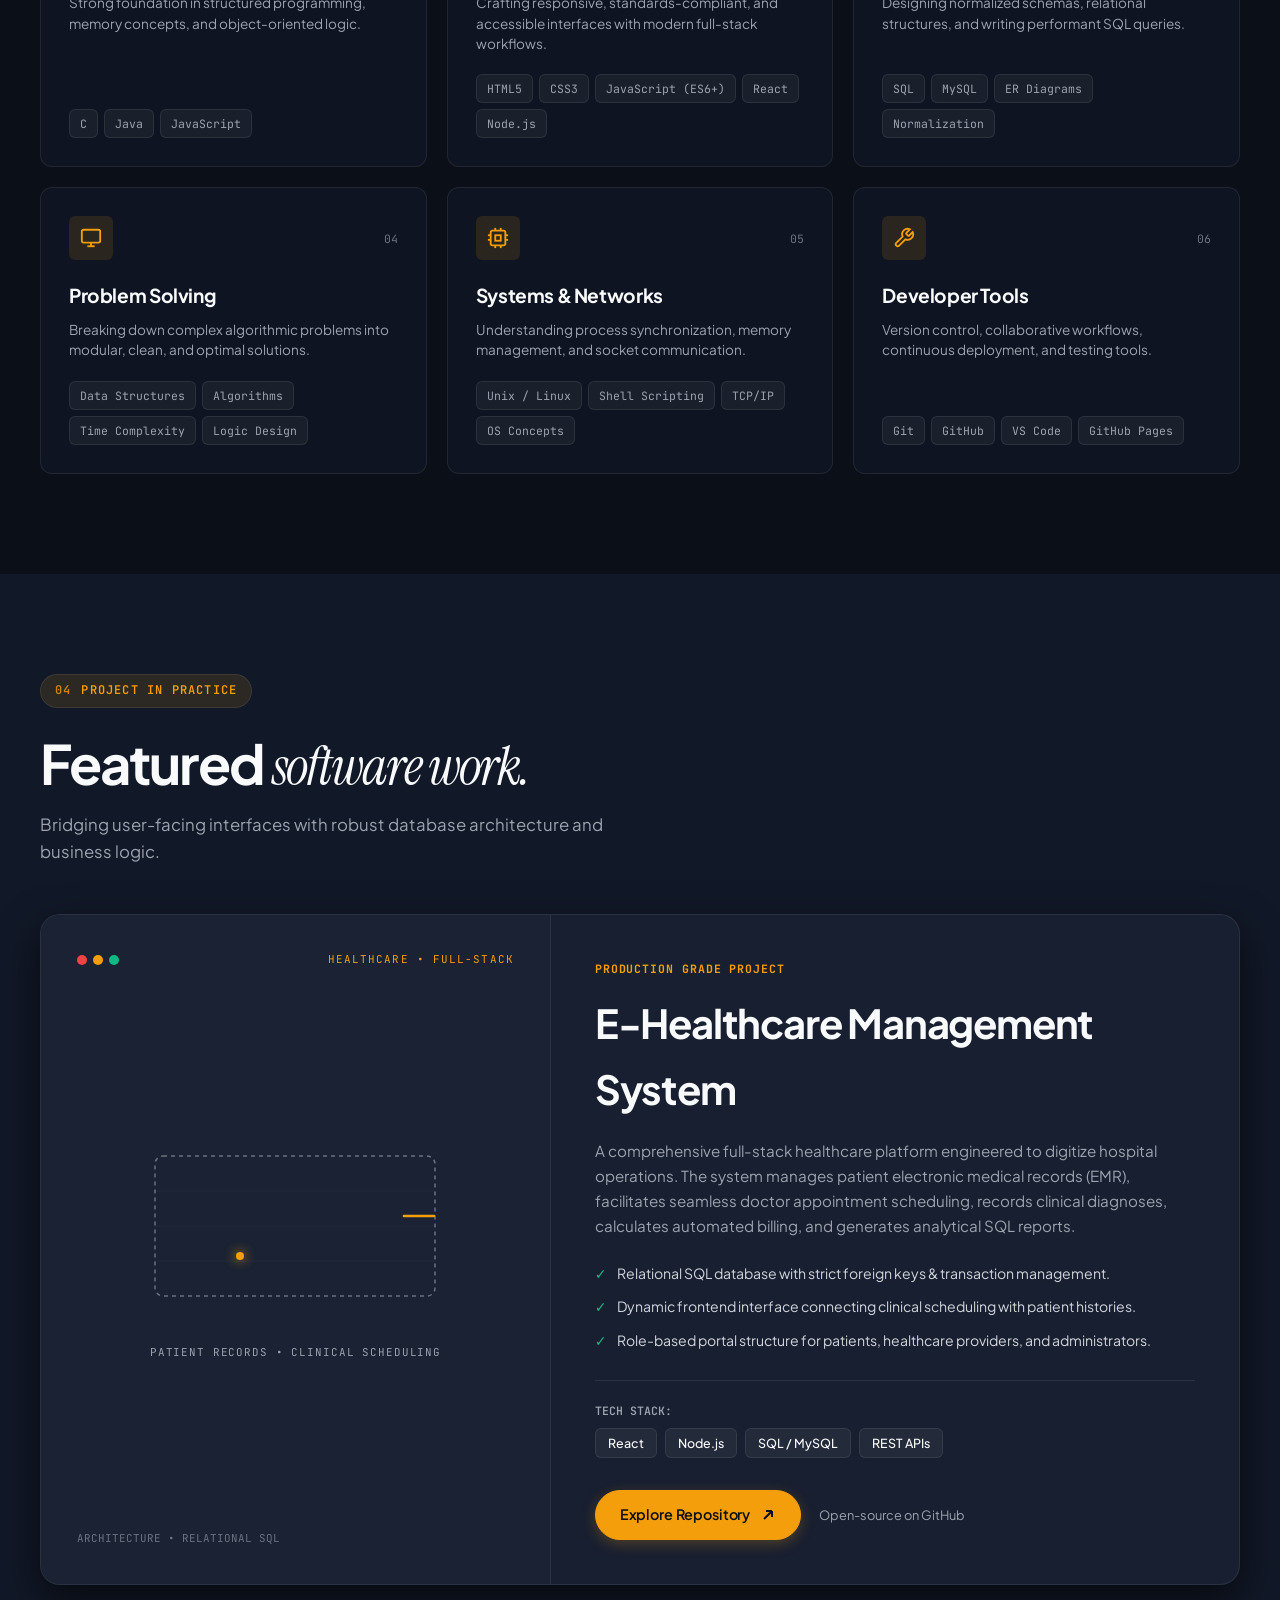
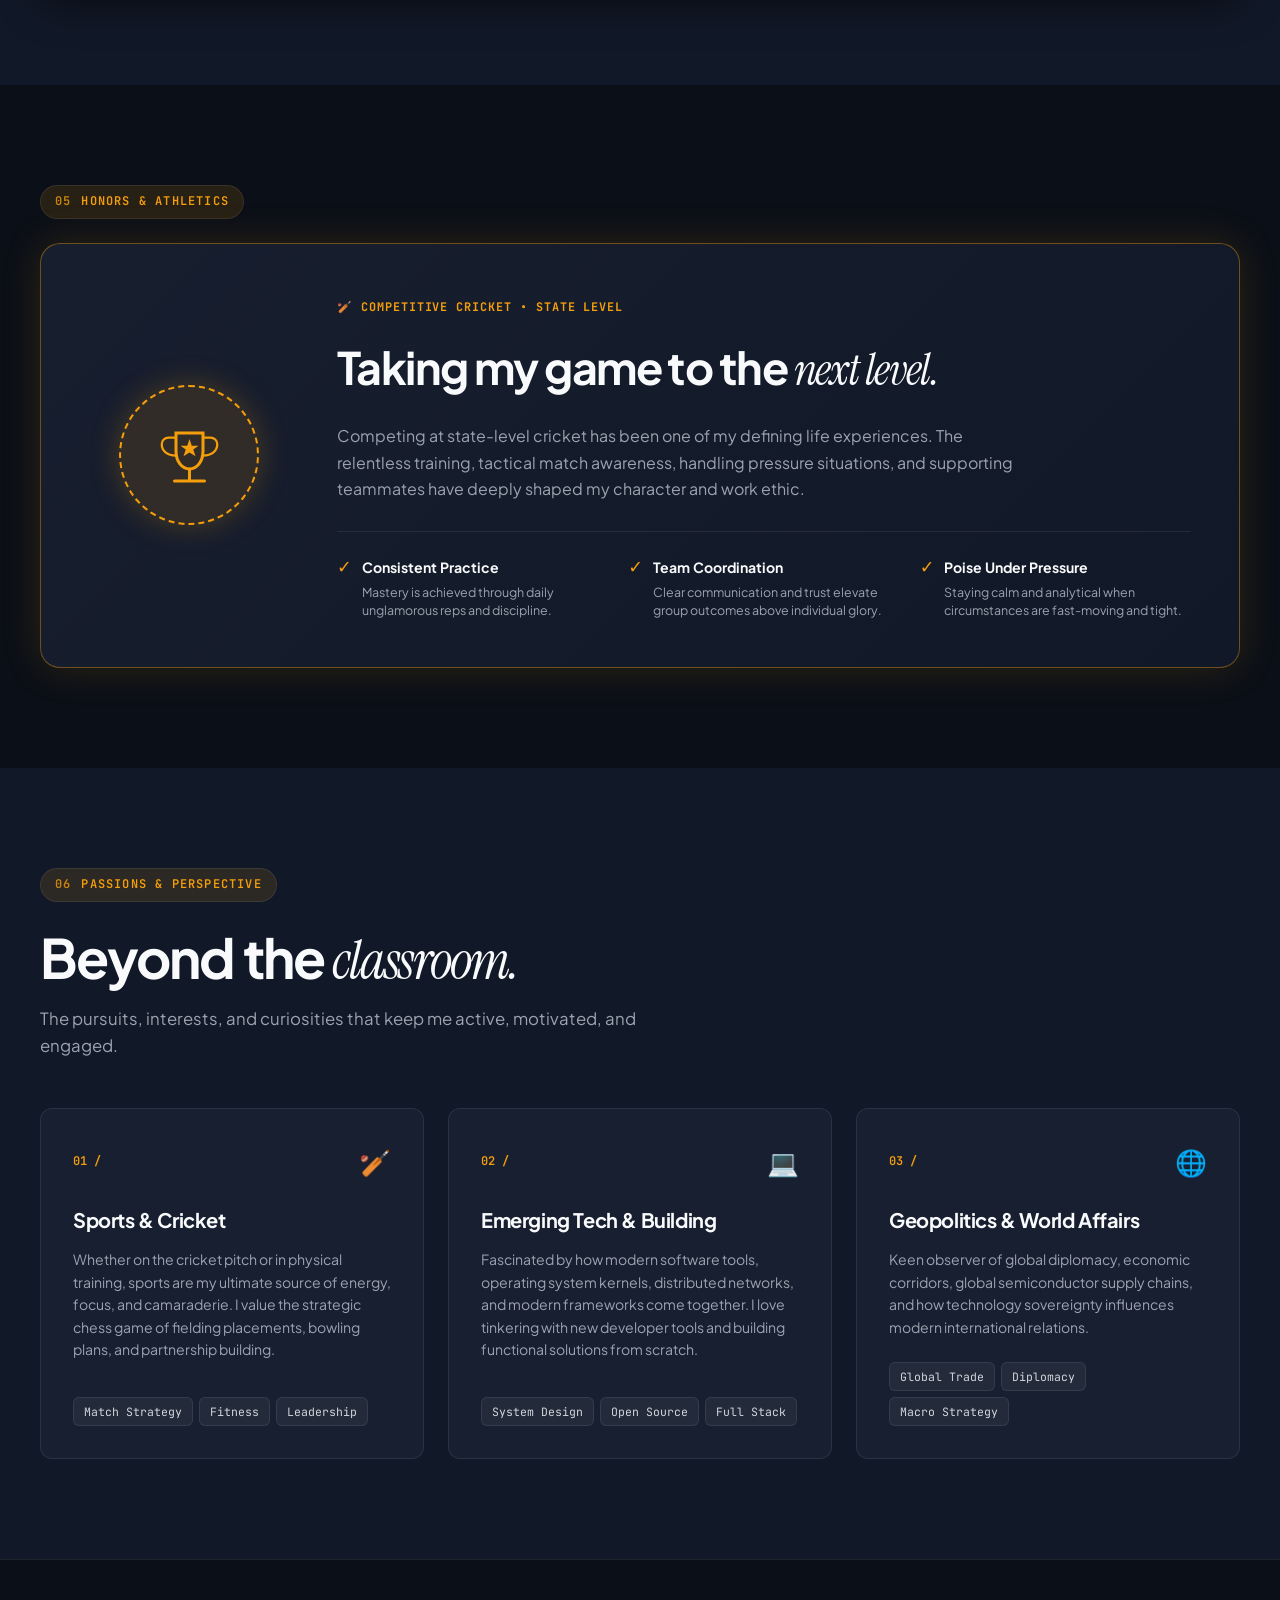
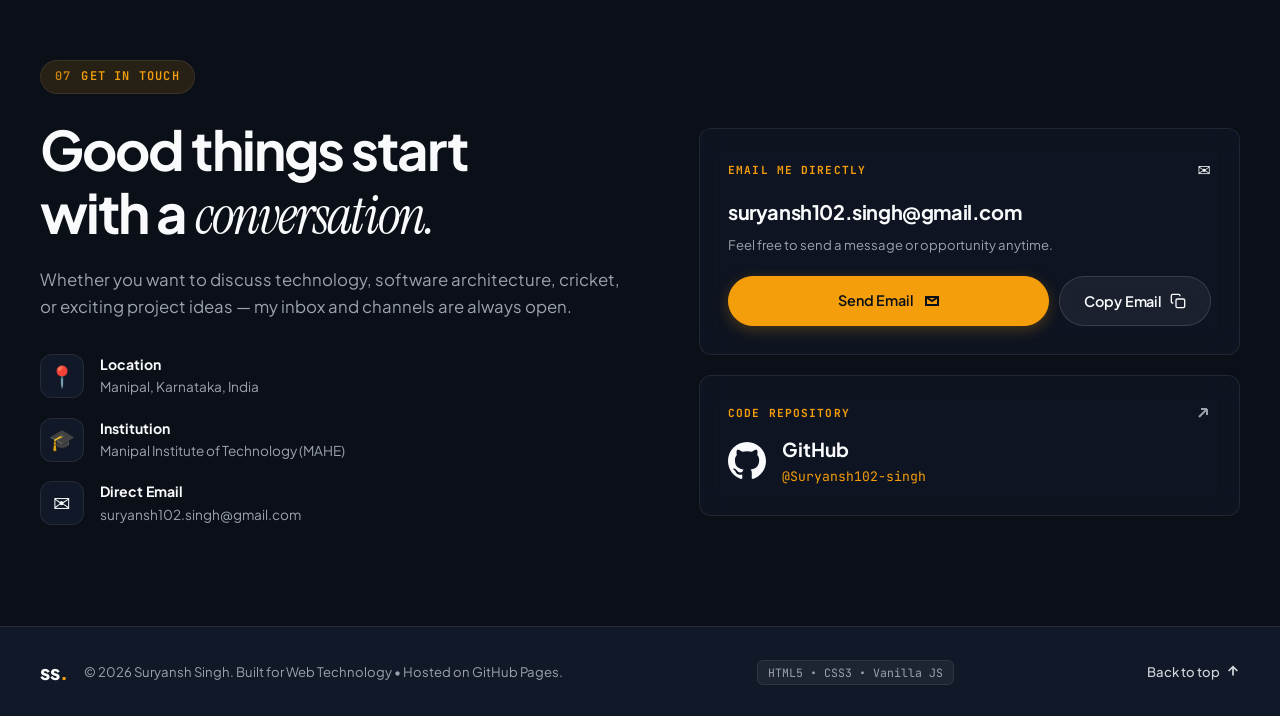
==== commit f5fd4380: "Elevate portfolio to modern web standards: dark/light theme, glassmorphism, responsive grid, and int" ====
--- a/index.html
+++ b/index.html
@@ -1,148 +1,864 @@
 <!DOCTYPE html>
-<html lang="en">
+<html lang="en" data-theme="dark">
 <head>
   <meta charset="UTF-8">
   <meta name="viewport" content="width=device-width, initial-scale=1.0">
-  <meta name="description" content="Suryansh Singh: B.Tech Information Technology student at MIT Manipal, sports and technology enthusiast, and a cricket player with state-level experience.">
-  <meta name="theme-color" content="#191b19">
-  <title>Suryansh Singh | Personal Profile</title>
+  
+  <!-- SEO & Social Meta Tags -->
+  <title>Suryansh Singh | B.Tech IT Student & Athlete</title>
+  <meta name="description" content="Personal portfolio of Suryansh Singh: B.Tech Information Technology student at MIT Manipal, state-level cricket player, and software enthusiast.">
+  <meta name="author" content="Suryansh Singh">
+  <meta name="keywords" content="Suryansh Singh, MIT Manipal, Information Technology, Portfolio, State Level Cricket, Web Development, Software Engineer">
+  <meta name="theme-color" content="#0b0f17">
+
+  <!-- Open Graph / Social Sharing -->
+  <meta property="og:type" content="website">
+  <meta property="og:url" content="https://suryansh102-singh.github.io/">
+  <meta property="og:title" content="Suryansh Singh | B.Tech IT & State-Level Cricketer">
+  <meta property="og:description" content="Pursuing Information Technology at MIT Manipal. Driven by sport, curious about technology and systems.">
+  <meta property="og:image" content="assets/profile.png">
+
+  <!-- Favicon -->
   <link rel="icon" href="assets/favicon.svg" type="image/svg+xml">
+
+  <!-- Google Fonts: Plus Jakarta Sans (body/UI), Instrument Serif (editorial display accent), JetBrains Mono (tech tags) -->
+  <link rel="preconnect" href="https://fonts.googleapis.com">
+  <link rel="preconnect" href="https://fonts.gstatic.com" crossorigin>
+  <link href="https://fonts.googleapis.com/css2?family=Instrument+Serif:ital@0;1&family=JetBrains+Mono:wght@400;500;600&family=Plus+Jakarta+Sans:wght@300;400;500;600;700;800&display=swap" rel="stylesheet">
+
+  <!-- Stylesheet -->
   <link rel="stylesheet" href="style.css">
 </head>
 <body>
-  <a class="skip-link" href="#main">Skip to content</a>
-
-  <header class="site-header">
-    <div class="container nav-row">
-      <a class="brand" href="#home" aria-label="Suryansh Singh, home">ss<span>.</span></a>
-      <nav aria-label="Main navigation">
-        <a href="#about">About</a>
-        <a href="#education">Education</a>
-        <a href="#skills">Skills</a>
-        <a href="#achievements">Achievements</a>
-        <a href="#interests">Interests</a>
-        <a class="nav-contact" href="#contact">Let's connect <span aria-hidden="true">↗</span></a>
+  <!-- Accessible Skip Link -->
+  <a class="skip-link" href="#main-content">Skip to main content</a>
+
+  <!-- Floating Glass Header -->
+  <header class="site-header" id="site-header">
+    <div class="container nav-wrapper">
+      <a class="brand" href="#home" aria-label="Suryansh Singh Home">
+        <span class="brand-monogram">ss</span><span class="brand-dot">.</span>
+      </a>
+
+      <!-- Desktop Navigation -->
+      <nav class="nav-menu" id="nav-menu" aria-label="Main Navigation">
+        <ul class="nav-list">
+          <li><a class="nav-link active" href="#home">Home</a></li>
+          <li><a class="nav-link" href="#about">About</a></li>
+          <li><a class="nav-link" href="#education">Education</a></li>
+          <li><a class="nav-link" href="#skills">Skills</a></li>
+          <li><a class="nav-link" href="#projects">Project</a></li>
+          <li><a class="nav-link" href="#achievements">Athletics</a></li>
+          <li><a class="nav-link" href="#interests">Interests</a></li>
+        </ul>
       </nav>
+
+      <!-- Header Utilities: Theme Toggle & Quick Connect -->
+      <div class="header-actions">
+        <button class="theme-toggle-btn" id="theme-toggle" aria-label="Toggle light and dark theme" title="Toggle Theme">
+          <svg class="theme-icon sun-icon" viewBox="0 0 24 24" fill="none" stroke="currentColor" stroke-width="2" stroke-linecap="round" stroke-linejoin="round" aria-hidden="true">
+            <circle cx="12" cy="12" r="5"></circle>
+            <line x1="12" y1="1" x2="12" y2="3"></line>
+            <line x1="12" y1="21" x2="12" y2="23"></line>
+            <line x1="4.22" y1="4.22" x2="5.64" y2="5.64"></line>
+            <line x1="18.36" y1="18.36" x2="19.78" y2="19.78"></line>
+            <line x1="1" y1="12" x2="3" y2="12"></line>
+            <line x1="21" y1="12" x2="23" y2="12"></line>
+            <line x1="4.22" y1="19.78" x2="5.64" y2="18.36"></line>
+            <line x1="18.36" y1="5.64" x2="19.78" y2="4.22"></line>
+          </svg>
+          <svg class="theme-icon moon-icon" viewBox="0 0 24 24" fill="none" stroke="currentColor" stroke-width="2" stroke-linecap="round" stroke-linejoin="round" aria-hidden="true">
+            <path d="M21 12.79A9 9 0 1 1 11.21 3 7 7 0 0 0 21 12.79z"></path>
+          </svg>
+        </button>
+
+        <a class="btn btn-sm btn-contact" href="#contact">
+          <span>Let's Talk</span>
+          <svg class="arrow-icon" viewBox="0 0 16 16" fill="none" stroke="currentColor" stroke-width="2" aria-hidden="true">
+            <path d="M4 12L12 4M12 4H6M12 4V10"/>
+          </svg>
+        </a>
+
+        <!-- Mobile Menu Toggle Button -->
+        <button class="mobile-toggle" id="mobile-toggle" aria-expanded="false" aria-controls="nav-menu" aria-label="Toggle navigation menu">
+          <span class="hamburger-bar"></span>
+          <span class="hamburger-bar"></span>
+        </button>
+      </div>
     </div>
   </header>
 
-  <main id="main">
-    <section class="hero" id="home" aria-labelledby="hero-title">
-      <div class="container hero-grid">
-        <div class="hero-copy">
-          <p class="eyebrow"><span class="status-dot" aria-hidden="true"></span> STUDENT. SPORTS ENTHUSIAST. TECH EXPLORER.</p>
-          <p class="hello">Hello, I'm</p>
-          <h1 id="hero-title">Suryansh<br><span>Singh.</span></h1>
-          <p class="hero-role">B.Tech in Information Technology <span aria-hidden="true">/</span> MIT Manipal</p>
-          <p class="hero-description">Driven by sport. Curious about technology.<br>Interested in the world and what shapes it.</p>
-          <a class="hero-achievement" href="#achievements"><span aria-hidden="true">↗</span> Played cricket at state level</a>
-          <div class="hero-actions">
-            <a class="button button-primary" href="#about">Explore my profile <span aria-hidden="true">↓</span></a>
-            <a class="text-link" href="https://github.com/Suryansh102-singh" target="_blank" rel="noopener noreferrer">Find me on GitHub <span aria-hidden="true">↗</span></a>
-          </div>
-        </div>
-
-        <div class="portrait-area">
-          <span class="portrait-orbit" aria-hidden="true"></span>
-          <figure class="portrait-card">
-            <div class="portrait-topline"><span>ON THE FIELD &amp; BEYOND</span><span aria-hidden="true">✳</span></div>
-            <img class="profile-image" src="assets/profile.png" alt="Portrait of Suryansh Singh" width="498" height="502" fetchpriority="high">
-            <figcaption><span>Suryansh Singh</span><span class="portrait-location">Manipal, India <span aria-hidden="true">↗</span></span></figcaption>
-          </figure>
-          <p class="portrait-tag"><span aria-hidden="true">✳</span> A passion for sport &amp; technology</p>
-        </div>
-      </div>
-      <div class="container hero-bottom"><span>SPORTS · TECHNOLOGY · GEOPOLITICS</span><a href="#about">A little more about me <span aria-hidden="true">↓</span></a></div>
+  <!-- Main Content Landmark -->
+  <main id="main-content">
+
+    <!-- HERO SECTION -->
+    <section class="hero-section" id="home" aria-labelledby="hero-title">
+      <div class="ambient-glow ambient-glow-1" aria-hidden="true"></div>
+      <div class="ambient-glow ambient-glow-2" aria-hidden="true"></div>
+
+      <div class="container hero-container">
+        <!-- Hero Text Content -->
+        <div class="hero-content">
+          <div class="status-badge">
+            <span class="status-pulse" aria-hidden="true"></span>
+            <span class="status-text">B.Tech IT @ MIT Manipal &bull; State-Level Cricketer</span>
+          </div>
+
+          <p class="hero-greeting">Hello, I'm</p>
+          <h1 class="hero-title" id="hero-title">
+            Suryansh<br>
+            <span class="gradient-text">Singh.</span>
+          </h1>
+
+          <p class="hero-role">
+            <strong>B.Tech in Information Technology</strong>
+            <span class="separator" aria-hidden="true">/</span>
+            <span>Manipal Institute of Technology</span>
+          </p>
+
+          <p class="hero-bio">
+            Driven by the discipline of sport and fueled by curiosity for technology. 
+            Building resilient software foundations while exploring the systems that shape the modern world.
+          </p>
+
+          <!-- Quick Highlight Badges -->
+          <div class="hero-tags">
+            <a class="hero-tag" href="#achievements">
+              <span class="hero-tag-icon">🏏</span>
+              <span>State-Level Cricket Player</span>
+            </a>
+            <a class="hero-tag" href="#education">
+              <span class="hero-tag-icon">🎓</span>
+              <span>Information Technology</span>
+            </a>
+            <a class="hero-tag" href="#interests">
+              <span class="hero-tag-icon">🌐</span>
+              <span>Geopolitics &amp; Systems</span>
+            </a>
+          </div>
+
+          <!-- Hero Action CTAs -->
+          <div class="hero-cta-group">
+            <a class="btn btn-primary" href="#about">
+              <span>Explore My Profile</span>
+              <svg viewBox="0 0 16 16" fill="none" stroke="currentColor" stroke-width="2" aria-hidden="true">
+                <path d="M8 3v10M3 8l5 5 5-5"/>
+              </svg>
+            </a>
+            <a class="btn btn-outline" href="https://github.com/Suryansh102-singh" target="_blank" rel="noopener noreferrer">
+              <svg class="social-icon" viewBox="0 0 24 24" fill="currentColor" aria-hidden="true">
+                <path d="M12 0C5.37 0 0 5.37 0 12c0 5.31 3.435 9.795 8.205 11.385.6.105.825-.255.825-.57 0-.285-.015-1.23-.015-2.235-3.015.555-3.795-.735-4.035-1.41-.135-.345-.72-1.41-1.23-1.695-.42-.225-1.02-.78-.015-.795.945-.015 1.62.87 1.845 1.23 1.08 1.815 2.805 1.305 3.495.99.105-.78.42-1.305.765-1.605-2.67-.3-5.46-1.335-5.46-5.925 0-1.305.465-2.385 1.23-3.225-.12-.3-.54-1.53.12-3.18 0 0 1.005-.315 3.3 1.23.96-.27 1.98-.405 3-.405s2.04.135 3 .405c2.295-1.56 3.3-1.23 3.3-1.23.66 1.65.24 2.88.12 3.18.765.84 1.23 1.905 1.23 3.225 0 4.605-2.805 5.625-5.475 5.925.435.375.81 1.095.81 2.22 0 1.605-.015 2.895-.015 3.3 0 .315.225.69.825.57A12.02 12.02 0 0024 12c0-6.63-5.37-12-12-12z"/>
+              </svg>
+              <span>GitHub</span>
+              <span class="external-arrow" aria-hidden="true">↗</span>
+            </a>
+          </div>
+        </div>
+
+        <!-- Hero Portrait Area with Modern Glass Presentation -->
+        <div class="hero-visual">
+          <div class="portrait-card-wrapper">
+            <div class="portrait-halo" aria-hidden="true"></div>
+            <div class="portrait-card">
+              <div class="portrait-card-header">
+                <span class="portrait-meta-title">ON THE FIELD &amp; BEYOND</span>
+                <span class="card-sparkle" aria-hidden="true">✦</span>
+              </div>
+
+              <div class="portrait-frame">
+                <img 
+                  class="profile-img" 
+                  src="assets/profile.png" 
+                  alt="Portrait photograph of Suryansh Singh" 
+                  width="420" 
+                  height="420" 
+                  fetchpriority="high"
+                >
+              </div>
+
+              <div class="portrait-card-footer">
+                <div class="portrait-info">
+                  <span class="portrait-name">Suryansh Singh</span>
+                  <span class="portrait-sub">B.Tech IT Student</span>
+                </div>
+                <div class="portrait-badge">
+                  <span class="pin-icon" aria-hidden="true">📍</span>
+                  <span>Manipal, India</span>
+                </div>
+              </div>
+            </div>
+
+            <!-- Floating Pill -->
+            <div class="floating-pill">
+              <span class="pill-spark" aria-hidden="true">⚡</span>
+              <span>Sporting Discipline &bull; Tech Explorer</span>
+            </div>
+          </div>
+        </div>
+      </div>
+
+      <!-- Hero Bottom Strip -->
+      <div class="hero-strip">
+        <div class="container hero-strip-inner">
+          <div class="strip-items">
+            <span class="strip-item">SPORTS &bull; CRICKET</span>
+            <span class="strip-dot">&bull;</span>
+            <span class="strip-item">INFORMATION TECHNOLOGY</span>
+            <span class="strip-dot">&bull;</span>
+            <span class="strip-item">GEOPOLITICS &bull; SYSTEMS</span>
+          </div>
+          <a class="strip-link" href="#about">
+            <span>Discover my journey</span>
+            <span class="strip-arrow" aria-hidden="true">&darr;</span>
+          </a>
+        </div>
+      </div>
     </section>
 
+    <!-- SECTION 01: ABOUT ME -->
     <section class="section about-section" id="about" aria-labelledby="about-title">
       <div class="container">
-        <p class="section-label"><span>01</span> ABOUT ME</p>
+        <div class="section-badge">
+          <span class="badge-num">01</span>
+          <span class="badge-title">ABOUT ME</span>
+        </div>
+
         <div class="about-grid">
-          <h2 id="about-title">A sporting spirit.<br>A <span class="serif-accent">curious mind.</span></h2>
-          <div class="about-copy">
-            <p class="lead">I'm Suryansh Singh, currently pursuing a B.Tech in Information Technology at Manipal Institute of Technology.</p>
-            <p>Sports are a big part of who I am. I've played cricket at state level, and I value the practice, teamwork, and discipline that come with the game.</p>
-            <p>I'm also a tech enthusiast. I enjoy exploring how technology works and connecting what I learn in class with practical projects. Beyond sports and technology, I like following geopolitics and understanding the events that shape our world.</p>
-            <div class="about-note"><span aria-hidden="true">↗</span><p>From the cricket field to the classroom, I enjoy learning, improving, and taking on a challenge.</p></div>
+          <div class="about-heading-col">
+            <h2 class="section-title" id="about-title">
+              A sporting spirit.<br>
+              A <span class="serif-accent">curious mind.</span>
+            </h2>
+            <div class="about-quote-box">
+              <span class="quote-symbol" aria-hidden="true">&ldquo;</span>
+              <p class="quote-text">From the cricket pitch to computer systems, progress is built on daily practice, deliberate patience, and teamwork.</p>
+            </div>
+          </div>
+
+          <div class="about-text-col">
+            <p class="lead-text">
+              I'm <strong>Suryansh Singh</strong>, an Information Technology undergraduate at <strong>Manipal Institute of Technology (MIT Manipal)</strong>.
+            </p>
+            <p>
+              Sports have shaped the core of who I am. Having competed in <strong>state-level cricket</strong>, I've lived through the intensity of pressure moments, the humility of rigorous training, and the indispensable power of working as a synchronized team.
+            </p>
+            <p>
+              That same mindset drives my fascination with computing. Whether analyzing algorithms, exploring database architecture, or connecting full-stack services, I look for elegance, speed, and real-world utility.
+            </p>
+            <p>
+              Beyond the terminal and the pitch, I am an avid follower of <strong>global affairs and geopolitics</strong> &mdash; understanding how international policy, technology supply chains, and history converge to define the future.
+            </p>
+
+            <!-- Three Pillars Grid -->
+            <div class="about-pillars">
+              <div class="pillar-card">
+                <span class="pillar-icon" aria-hidden="true">🏏</span>
+                <h3 class="pillar-title">Athletic Resilience</h3>
+                <p class="pillar-desc">State-level cricket competition taught me consistency and composure under high stakes.</p>
+              </div>
+              <div class="pillar-card">
+                <span class="pillar-icon" aria-hidden="true">💻</span>
+                <h3 class="pillar-title">Technical Curiosity</h3>
+                <p class="pillar-desc">Translating classroom concepts into functional, scalable software applications.</p>
+              </div>
+              <div class="pillar-card">
+                <span class="pillar-icon" aria-hidden="true">🌍</span>
+                <h3 class="pillar-title">Global Perspective</h3>
+                <p class="pillar-desc">Analyzing macro trends, international trade corridors, and geopolitical developments.</p>
+              </div>
+            </div>
           </div>
         </div>
       </div>
     </section>
 
+    <!-- SECTION 02: EDUCATION -->
     <section class="section education-section" id="education" aria-labelledby="education-title">
       <div class="container">
-        <p class="section-label"><span>02</span> EDUCATION</p>
-        <div class="section-heading">
-          <h2 id="education-title">Where I'm <span class="serif-accent">learning.</span></h2>
-          <p>Building a foundation, one concept at a time.</p>
-        </div>
+        <div class="section-badge">
+          <span class="badge-num">02</span>
+          <span class="badge-title">ACADEMIC FOUNDATION</span>
+        </div>
+
+        <div class="section-header-row">
+          <div>
+            <h2 class="section-title" id="education-title">Where I'm <span class="serif-accent">learning.</span></h2>
+            <p class="section-subtitle">Building deep foundational knowledge in computer systems, data, and software architecture.</p>
+          </div>
+          <div class="education-meta-badge">
+            <span class="status-pulse" aria-hidden="true"></span>
+            <span>Active Student</span>
+          </div>
+        </div>
+
         <article class="education-card">
-          <div class="education-status"><span class="status-dot" aria-hidden="true"></span> CURRENTLY PURSUING</div>
-          <div class="education-main">
-            <div><p class="education-degree">Bachelor of Technology</p><h3>Information Technology</h3><p class="institution">Manipal Institute of Technology</p><p class="education-location">MAHE · Manipal, Karnataka, India</p></div>
-            <span class="education-mark" aria-hidden="true">IT<span>.</span></span>
-          </div>
-          <div class="coursework"><p>AREAS OF STUDY</p><ul class="tags"><li>Data Structures</li><li>Operating Systems</li><li>Computer Networks</li><li>Databases</li><li>Web Technology</li></ul></div>
+          <div class="education-topline">
+            <span class="edu-status-pill">CURRENTLY PURSUING</span>
+            <span class="edu-period">Bachelor of Technology &bull; B.Tech</span>
+          </div>
+
+          <div class="education-body">
+            <div class="education-info">
+              <p class="edu-field">Major Specialization</p>
+              <h3 class="edu-degree">Information Technology</h3>
+              <p class="edu-institution">Manipal Institute of Technology</p>
+              <p class="edu-campus">Manipal Academy of Higher Education (MAHE) &bull; Karnataka, India</p>
+            </div>
+            
+            <div class="edu-graphic" aria-hidden="true">
+              <span class="edu-monogram">IT<span class="edu-accent">.</span></span>
+            </div>
+          </div>
+
+          <div class="education-coursework">
+            <div class="coursework-label">
+              <svg viewBox="0 0 24 24" fill="none" stroke="currentColor" stroke-width="2" class="cw-icon" aria-hidden="true">
+                <path d="M4 19.5A2.5 2.5 0 0 1 6.5 17H20"/>
+                <path d="M6.5 2H20v20H6.5A2.5 2.5 0 0 1 4 19.5v-15A2.5 2.5 0 0 1 6.5 2z"/>
+              </svg>
+              <span>KEY AREAS OF STUDY &amp; CORE COURSEWORK</span>
+            </div>
+            <ul class="course-tags">
+              <li class="course-tag">Data Structures &amp; Algorithms</li>
+              <li class="course-tag">Operating Systems</li>
+              <li class="course-tag">Computer Networks</li>
+              <li class="course-tag">Database Management Systems (DBMS)</li>
+              <li class="course-tag">Web Technology</li>
+              <li class="course-tag">Object-Oriented Programming</li>
+              <li class="course-tag">Software Engineering</li>
+            </ul>
+          </div>
         </article>
       </div>
     </section>
 
+    <!-- SECTION 03: SKILLS -->
     <section class="section skills-section" id="skills" aria-labelledby="skills-title">
       <div class="container">
-        <p class="section-label"><span>03</span> SKILLS</p>
-        <div class="section-heading"><h2 id="skills-title">My growing <span class="serif-accent">toolbox.</span></h2><p>Skills I'm developing through coursework and hands-on projects.</p></div>
-        <div class="skill-grid">
-          <article class="skill-card"><div class="card-top"><span class="card-icon" aria-hidden="true">&lt;/&gt;</span><span class="card-number" aria-hidden="true">01</span></div><h3>Programming</h3><p>Writing programs, understanding logic, and working through problems.</p><ul class="tags"><li>C</li><li>Java</li></ul></article>
-          <article class="skill-card"><div class="card-top"><span class="card-icon" aria-hidden="true">{ }</span><span class="card-number" aria-hidden="true">02</span></div><h3>Web development</h3><p>Creating structured pages and responsive, readable interfaces.</p><ul class="tags"><li>HTML</li><li>CSS</li><li>JavaScript</li></ul></article>
-          <article class="skill-card"><div class="card-top"><svg class="card-icon" viewBox="0 0 32 32" fill="none" aria-hidden="true"><ellipse cx="16" cy="7" rx="11" ry="4"/><path d="M5 7v9c0 2.2 4.9 4 11 4s11-1.8 11-4V7M5 16v9c0 2.2 4.9 4 11 4s11-1.8 11-4v-9"/></svg><span class="card-number" aria-hidden="true">03</span></div><h3>Databases</h3><p>Organizing information with relational models and useful queries.</p><ul class="tags"><li>SQL</li><li>MySQL</li><li>ER diagrams</li></ul></article>
-          <article class="skill-card"><div class="card-top"><svg class="card-icon" viewBox="0 0 32 32" fill="none" aria-hidden="true"><rect x="3" y="3" width="9" height="9" rx="2"/><rect x="20" y="20" width="9" height="9" rx="2"/><path d="M12 7h12v13M7 12v12h13"/></svg><span class="card-number" aria-hidden="true">04</span></div><h3>Problem solving</h3><p>Breaking larger problems into clear steps and choosing the right approach.</p><ul class="tags"><li>Data structures</li><li>Algorithms</li></ul></article>
-          <article class="skill-card"><div class="card-top"><span class="card-icon" aria-hidden="true">&gt;_</span><span class="card-number" aria-hidden="true">05</span></div><h3>Systems &amp; networks</h3><p>Exploring processes, memory management, and how computers communicate.</p><ul class="tags"><li>Unix</li><li>Shell scripting</li><li>Networking</li></ul></article>
-          <article class="skill-card"><div class="card-top"><svg class="card-icon" viewBox="0 0 32 32" fill="none" aria-hidden="true"><circle cx="9" cy="6" r="3"/><circle cx="9" cy="26" r="3"/><circle cx="24" cy="8" r="3"/><path d="M9 9v14M24 11v3c0 5-15 5-15 9"/></svg><span class="card-number" aria-hidden="true">06</span></div><h3>Developer tools</h3><p>Keeping projects organized, tracking changes, and learning from code.</p><ul class="tags"><li>Git</li><li>GitHub</li></ul></article>
+        <div class="section-badge">
+          <span class="badge-num">03</span>
+          <span class="badge-title">TECHNICAL TOOLBOX</span>
+        </div>
+
+        <div class="section-header-row">
+          <div>
+            <h2 class="section-title" id="skills-title">My growing <span class="serif-accent">toolbox.</span></h2>
+            <p class="section-subtitle">Core competencies developed through rigorous academic coursework, laboratories, and practical projects.</p>
+          </div>
+        </div>
+
+        <!-- 6 Modern Skill Cards Grid -->
+        <div class="skills-grid">
+          <!-- Skill Card 1: Programming -->
+          <article class="skill-card">
+            <div class="skill-card-top">
+              <div class="skill-icon-wrap">
+                <svg viewBox="0 0 24 24" fill="none" stroke="currentColor" stroke-width="2" class="skill-svg" aria-hidden="true">
+                  <polyline points="16 18 22 12 16 6"></polyline>
+                  <polyline points="8 6 2 12 8 18"></polyline>
+                </svg>
+              </div>
+              <span class="skill-number">01</span>
+            </div>
+            <h3 class="skill-name">Programming</h3>
+            <p class="skill-desc">Strong foundation in structured programming, memory concepts, and object-oriented logic.</p>
+            <ul class="skill-tags">
+              <li class="tag">C</li>
+              <li class="tag">Java</li>
+              <li class="tag">JavaScript</li>
+            </ul>
+          </article>
+
+          <!-- Skill Card 2: Web Development -->
+          <article class="skill-card">
+            <div class="skill-card-top">
+              <div class="skill-icon-wrap">
+                <svg viewBox="0 0 24 24" fill="none" stroke="currentColor" stroke-width="2" class="skill-svg" aria-hidden="true">
+                  <circle cx="12" cy="12" r="10"></circle>
+                  <line x1="2" y1="12" x2="22" y2="12"></line>
+                  <path d="M12 2a15.3 15.3 0 0 1 4 10 15.3 15.3 0 0 1-4 10 15.3 15.3 0 0 1-4-10 15.3 15.3 0 0 1 4-10z"></path>
+                </svg>
+              </div>
+              <span class="skill-number">02</span>
+            </div>
+            <h3 class="skill-name">Web Development</h3>
+            <p class="skill-desc">Crafting responsive, standards-compliant, and accessible interfaces with modern full-stack workflows.</p>
+            <ul class="skill-tags">
+              <li class="tag">HTML5</li>
+              <li class="tag">CSS3</li>
+              <li class="tag">JavaScript (ES6+)</li>
+              <li class="tag">React</li>
+              <li class="tag">Node.js</li>
+            </ul>
+          </article>
+
+          <!-- Skill Card 3: Databases -->
+          <article class="skill-card">
+            <div class="skill-card-top">
+              <div class="skill-icon-wrap">
+                <svg viewBox="0 0 24 24" fill="none" stroke="currentColor" stroke-width="2" class="skill-svg" aria-hidden="true">
+                  <ellipse cx="12" cy="5" rx="9" ry="3"></ellipse>
+                  <path d="M21 12c0 1.66-4 3-9 3s-9-1.34-9-3"></path>
+                  <path d="M3 5v14c0 1.66 4 3 9 3s9-1.34 9-3V5"></path>
+                </svg>
+              </div>
+              <span class="skill-number">03</span>
+            </div>
+            <h3 class="skill-name">Databases &amp; Modeling</h3>
+            <p class="skill-desc">Designing normalized schemas, relational structures, and writing performant SQL queries.</p>
+            <ul class="skill-tags">
+              <li class="tag">SQL</li>
+              <li class="tag">MySQL</li>
+              <li class="tag">ER Diagrams</li>
+              <li class="tag">Normalization</li>
+            </ul>
+          </article>
+
+          <!-- Skill Card 4: Problem Solving -->
+          <article class="skill-card">
+            <div class="skill-card-top">
+              <div class="skill-icon-wrap">
+                <svg viewBox="0 0 24 24" fill="none" stroke="currentColor" stroke-width="2" class="skill-svg" aria-hidden="true">
+                  <rect x="2" y="3" width="20" height="14" rx="2" ry="2"></rect>
+                  <line x1="8" y1="21" x2="16" y2="21"></line>
+                  <line x1="12" y1="17" x2="12" y2="21"></line>
+                </svg>
+              </div>
+              <span class="skill-number">04</span>
+            </div>
+            <h3 class="skill-name">Problem Solving</h3>
+            <p class="skill-desc">Breaking down complex algorithmic problems into modular, clean, and optimal solutions.</p>
+            <ul class="skill-tags">
+              <li class="tag">Data Structures</li>
+              <li class="tag">Algorithms</li>
+              <li class="tag">Time Complexity</li>
+              <li class="tag">Logic Design</li>
+            </ul>
+          </article>
+
+          <!-- Skill Card 5: Systems & Networks -->
+          <article class="skill-card">
+            <div class="skill-card-top">
+              <div class="skill-icon-wrap">
+                <svg viewBox="0 0 24 24" fill="none" stroke="currentColor" stroke-width="2" class="skill-svg" aria-hidden="true">
+                  <rect x="4" y="4" width="16" height="16" rx="2" ry="2"></rect>
+                  <rect x="9" y="9" width="6" height="6"></rect>
+                  <line x1="9" y1="1" x2="9" y2="4"></line>
+                  <line x1="15" y1="1" x2="15" y2="4"></line>
+                  <line x1="9" y1="20" x2="9" y2="23"></line>
+                  <line x1="15" y1="20" x2="15" y2="23"></line>
+                  <line x1="20" y1="9" x2="23" y2="9"></line>
+                  <line x1="20" y1="14" x2="23" y2="14"></line>
+                  <line x1="1" y1="9" x2="4" y2="9"></line>
+                  <line x1="1" y1="14" x2="4" y2="14"></line>
+                </svg>
+              </div>
+              <span class="skill-number">05</span>
+            </div>
+            <h3 class="skill-name">Systems &amp; Networks</h3>
+            <p class="skill-desc">Understanding process synchronization, memory management, and socket communication.</p>
+            <ul class="skill-tags">
+              <li class="tag">Unix / Linux</li>
+              <li class="tag">Shell Scripting</li>
+              <li class="tag">TCP/IP</li>
+              <li class="tag">OS Concepts</li>
+            </ul>
+          </article>
+
+          <!-- Skill Card 6: Developer Tools -->
+          <article class="skill-card">
+            <div class="skill-card-top">
+              <div class="skill-icon-wrap">
+                <svg viewBox="0 0 24 24" fill="none" stroke="currentColor" stroke-width="2" class="skill-svg" aria-hidden="true">
+                  <path d="M14.7 6.3a1 1 0 0 0 0 1.4l1.6 1.6a1 1 0 0 0 1.4 0l3.77-3.77a6 6 0 0 1-7.94 7.94l-6.91 6.91a2.12 2.12 0 0 1-3-3l6.91-6.91a6 6 0 0 1 7.94-7.94l-3.76 3.76z"></path>
+                </svg>
+              </div>
+              <span class="skill-number">06</span>
+            </div>
+            <h3 class="skill-name">Developer Tools</h3>
+            <p class="skill-desc">Version control, collaborative workflows, continuous deployment, and testing tools.</p>
+            <ul class="skill-tags">
+              <li class="tag">Git</li>
+              <li class="tag">GitHub</li>
+              <li class="tag">VS Code</li>
+              <li class="tag">GitHub Pages</li>
+            </ul>
+          </article>
         </div>
       </div>
     </section>
 
+    <!-- SECTION 04: FEATURED PROJECT -->
     <section class="section project-section" id="projects" aria-labelledby="project-title">
       <div class="container">
-        <p class="section-label"><span>04</span> A PROJECT IN PRACTICE</p>
+        <div class="section-badge">
+          <span class="badge-num">04</span>
+          <span class="badge-title">PROJECT IN PRACTICE</span>
+        </div>
+
+        <div class="section-header-row">
+          <div>
+            <h2 class="section-title" id="project-title">Featured <span class="serif-accent">software work.</span></h2>
+            <p class="section-subtitle">Bridging user-facing interfaces with robust database architecture and business logic.</p>
+          </div>
+        </div>
+
         <article class="project-card">
-          <div class="project-visual" aria-hidden="true"><span class="project-visual-label">SOFTWARE × HEALTHCARE</span><svg viewBox="0 0 260 160" fill="none"><rect x="44" y="17" width="172" height="112" rx="10"/><path d="M44 43h172M108 129v15m44-15v15M94 144h72"/><path class="pulse" d="M67 87h30l15-25 19 44 16-31 11 12h35"/><circle cx="58" cy="30" r="2"/><circle cx="67" cy="30" r="2"/></svg><span class="project-visual-foot">BUILT TO SOLVE REAL PROBLEMS</span></div>
-          <div class="project-copy"><p class="eyebrow">FEATURED PROJECT</p><h2 id="project-title">E-Healthcare<br>Management System</h2><p>A full-stack project covering patient records, doctor scheduling, clinical visits, billing, and SQL reporting. An opportunity to connect a user interface with meaningful data.</p><ul class="tags"><li>React</li><li>Node.js</li><li>SQL</li></ul><a class="project-link" href="https://github.com/Suryansh102-singh/E-HEALTHCARE-MANAGEMENT-SYSTEM" target="_blank" rel="noopener noreferrer">Explore the repository <span aria-hidden="true">↗</span></a></div>
+          <!-- Visual / Dashboard Simulation Column -->
+          <div class="project-visual">
+            <div class="project-visual-header">
+              <div class="visual-dots">
+                <span class="dot red-dot"></span>
+                <span class="dot yellow-dot"></span>
+                <span class="dot green-dot"></span>
+              </div>
+              <span class="visual-tag">HEALTHCARE &bull; FULL-STACK</span>
+            </div>
+
+            <div class="project-graphic" aria-hidden="true">
+              <!-- ECG / Health Graphic -->
+              <svg class="ecg-svg" viewBox="0 0 320 180" fill="none">
+                <rect x="20" y="20" width="280" height="140" rx="8" stroke="currentColor" stroke-width="1.5" stroke-dasharray="4 4" class="dash-border"/>
+                <!-- Grid Lines -->
+                <line x1="20" y1="55" x2="300" y2="55" stroke="currentColor" stroke-width="0.5" stroke-opacity="0.2"/>
+                <line x1="20" y1="90" x2="300" y2="90" stroke="currentColor" stroke-width="0.5" stroke-opacity="0.2"/>
+                <line x1="20" y1="125" x2="300" y2="125" stroke="currentColor" stroke-width="0.5" stroke-opacity="0.2"/>
+                <!-- Vital Pulse -->
+                <path class="pulse-line" d="M30 90h40l15-30 20 60 18-45 12 25 15-10h60l12-25 15 35 12-20h50" stroke-width="2.5" stroke-linecap="round" stroke-linejoin="round"/>
+                <!-- Pulsing Node -->
+                <circle cx="105" cy="120" r="4" class="pulse-node"/>
+              </svg>
+              <div class="graphic-caption">
+                <span class="caption-metric">PATIENT RECORDS &bull; CLINICAL SCHEDULING</span>
+              </div>
+            </div>
+
+            <div class="project-visual-footer">
+              <span class="footer-badge">ARCHITECTURE &bull; RELATIONAL SQL</span>
+            </div>
+          </div>
+
+          <!-- Project Copy & Links Column -->
+          <div class="project-copy">
+            <div class="project-meta-pill">PRODUCTION GRADE PROJECT</div>
+            <h3 class="project-heading">E-Healthcare Management System</h3>
+            
+            <p class="project-summary">
+              A comprehensive full-stack healthcare platform engineered to digitize hospital operations. 
+              The system manages patient electronic medical records (EMR), facilitates seamless doctor appointment scheduling, records clinical diagnoses, calculates automated billing, and generates analytical SQL reports.
+            </p>
+
+            <div class="project-highlights">
+              <div class="highlight-item">
+                <span class="highlight-bullet">&check;</span>
+                <span>Relational SQL database with strict foreign keys &amp; transaction management.</span>
+              </div>
+              <div class="highlight-item">
+                <span class="highlight-bullet">&check;</span>
+                <span>Dynamic frontend interface connecting clinical scheduling with patient histories.</span>
+              </div>
+              <div class="highlight-item">
+                <span class="highlight-bullet">&check;</span>
+                <span>Role-based portal structure for patients, healthcare providers, and administrators.</span>
+              </div>
+            </div>
+
+            <div class="project-stack">
+              <span class="stack-label">TECH STACK:</span>
+              <ul class="stack-list">
+                <li class="stack-tag">React</li>
+                <li class="stack-tag">Node.js</li>
+                <li class="stack-tag">SQL / MySQL</li>
+                <li class="stack-tag">REST APIs</li>
+              </ul>
+            </div>
+
+            <div class="project-links">
+              <a class="btn btn-primary" href="https://github.com/Suryansh102-singh/E-HEALTHCARE-MANAGEMENT-SYSTEM" target="_blank" rel="noopener noreferrer">
+                <span>Explore Repository</span>
+                <svg viewBox="0 0 16 16" fill="none" stroke="currentColor" stroke-width="2" aria-hidden="true">
+                  <path d="M4 12L12 4M12 4H6M12 4V10"/>
+                </svg>
+              </a>
+              <span class="repo-meta">Open-source on GitHub</span>
+            </div>
+          </div>
         </article>
       </div>
     </section>
 
+    <!-- SECTION 05: ACHIEVEMENTS & ATHLETICS -->
     <section class="section achievement-section" id="achievements" aria-labelledby="achievement-title">
       <div class="container">
-        <p class="section-label"><span>05</span> ACHIEVEMENTS</p>
+        <div class="section-badge">
+          <span class="badge-num">05</span>
+          <span class="badge-title">HONORS &amp; ATHLETICS</span>
+        </div>
+
         <article class="achievement-card">
-          <div class="achievement-emblem" aria-hidden="true"><svg viewBox="0 0 120 120" fill="none"><path d="M38 24h44v22c0 18-10 30-22 30S38 64 38 46V24ZM60 76v18M42 96h36M38 32H24v9c0 15 7 23 22 23M82 32h14v9c0 15-7 23-22 23"/><path d="m60 34 4.8 9.6 10.6 1.5-7.7 7.5 1.8 10.5L60 58l-9.5 5.1 1.8-10.5-7.7-7.5 10.6-1.5L60 34Z"/></svg></div>
-          <div><p class="eyebrow">CRICKET · STATE LEVEL</p><h2 id="achievement-title">Taking my game<br>to the <span class="serif-accent">next level.</span></h2><p>I've played cricket at state level — an achievement that reflects my passion for sports and commitment to the game.</p><p class="achievement-values">Practice. Teamwork. Discipline.</p></div>
+          <div class="achievement-crest" aria-hidden="true">
+            <div class="crest-ring">
+              <svg viewBox="0 0 100 100" fill="none" class="trophy-svg">
+                <!-- Trophy Base -->
+                <path d="M30 84h40M50 68v16" stroke="currentColor" stroke-width="4" stroke-linecap="round"/>
+                <!-- Cup Body -->
+                <path d="M32 20h36v24c0 14-8 24-18 24s-18-10-18-24V20z" stroke="currentColor" stroke-width="4" fill="none"/>
+                <!-- Handles -->
+                <path d="M32 26H22c-5 0-9 4-9 9 0 9 7 15 19 15M68 26h10c5 0 9 4 9 9 0 9-7 15-19 15" stroke="currentColor" stroke-width="3" stroke-linecap="round"/>
+                <!-- Star inside cup -->
+                <polygon points="50,28 53,37 62,37 55,42 58,51 50,46 42,51 45,42 38,37 47,37" fill="currentColor"/>
+              </svg>
+            </div>
+          </div>
+
+          <div class="achievement-details">
+            <div class="achievement-eyebrow">
+              <span class="medal-icon">🏏</span>
+              <span>COMPETITIVE CRICKET &bull; STATE LEVEL</span>
+            </div>
+            
+            <h2 class="achievement-title" id="achievement-title">
+              Taking my game to the <span class="serif-accent">next level.</span>
+            </h2>
+
+            <p class="achievement-desc">
+              Competing at state-level cricket has been one of my defining life experiences. 
+              The relentless training, tactical match awareness, handling pressure situations, and supporting teammates have deeply shaped my character and work ethic.
+            </p>
+
+            <div class="achievement-values-grid">
+              <div class="value-item">
+                <span class="value-check">&check;</span>
+                <div>
+                  <strong>Consistent Practice</strong>
+                  <p>Mastery is achieved through daily unglamorous reps and discipline.</p>
+                </div>
+              </div>
+              <div class="value-item">
+                <span class="value-check">&check;</span>
+                <div>
+                  <strong>Team Coordination</strong>
+                  <p>Clear communication and trust elevate group outcomes above individual glory.</p>
+                </div>
+              </div>
+              <div class="value-item">
+                <span class="value-check">&check;</span>
+                <div>
+                  <strong>Poise Under Pressure</strong>
+                  <p>Staying calm and analytical when circumstances are fast-moving and tight.</p>
+                </div>
+              </div>
+            </div>
+          </div>
         </article>
       </div>
     </section>
 
+    <!-- SECTION 06: INTERESTS & HOBBIES -->
     <section class="section interests-section" id="interests" aria-labelledby="interests-title">
       <div class="container">
-        <p class="section-label"><span>06</span> INTERESTS &amp; HOBBIES</p>
-        <div class="section-heading"><h2 id="interests-title">Beyond the <span class="serif-accent">classroom.</span></h2><p>A few things that keep me curious and moving.</p></div>
-        <div class="interest-grid">
-          <article class="interest-card"><span class="interest-number" aria-hidden="true">01 /</span><h3>Sports &amp; cricket</h3><p>Playing, staying active, and enjoying the challenge and teamwork of sport.</p></article>
-          <article class="interest-card"><span class="interest-number" aria-hidden="true">02 /</span><h3>Technology</h3><p>Exploring new tools, understanding how systems work, and building with code.</p></article>
-          <article class="interest-card"><span class="interest-number" aria-hidden="true">03 /</span><h3>Geopolitics</h3><p>Following global affairs and exploring how countries, history, and current events connect.</p></article>
+        <div class="section-badge">
+          <span class="badge-num">06</span>
+          <span class="badge-title">PASSIONS &amp; PERSPECTIVE</span>
+        </div>
+
+        <div class="section-header-row">
+          <div>
+            <h2 class="section-title" id="interests-title">Beyond the <span class="serif-accent">classroom.</span></h2>
+            <p class="section-subtitle">The pursuits, interests, and curiosities that keep me active, motivated, and engaged.</p>
+          </div>
+        </div>
+
+        <div class="interests-grid">
+          <!-- Interest 1 -->
+          <article class="interest-card">
+            <div class="interest-card-header">
+              <span class="interest-num">01 /</span>
+              <span class="interest-emoji">🏏</span>
+            </div>
+            <h3 class="interest-name">Sports &amp; Cricket</h3>
+            <p class="interest-desc">
+              Whether on the cricket pitch or in physical training, sports are my ultimate source of energy, focus, and camaraderie. 
+              I value the strategic chess game of fielding placements, bowling plans, and partnership building.
+            </p>
+            <div class="interest-tag-list">
+              <span class="interest-tag">Match Strategy</span>
+              <span class="interest-tag">Fitness</span>
+              <span class="interest-tag">Leadership</span>
+            </div>
+          </article>
+
+          <!-- Interest 2 -->
+          <article class="interest-card">
+            <div class="interest-card-header">
+              <span class="interest-num">02 /</span>
+              <span class="interest-emoji">💻</span>
+            </div>
+            <h3 class="interest-name">Emerging Tech &amp; Building</h3>
+            <p class="interest-desc">
+              Fascinated by how modern software tools, operating system kernels, distributed networks, and modern frameworks come together. 
+              I love tinkering with new developer tools and building functional solutions from scratch.
+            </p>
+            <div class="interest-tag-list">
+              <span class="interest-tag">System Design</span>
+              <span class="interest-tag">Open Source</span>
+              <span class="interest-tag">Full Stack</span>
+            </div>
+          </article>
+
+          <!-- Interest 3 -->
+          <article class="interest-card">
+            <div class="interest-card-header">
+              <span class="interest-num">03 /</span>
+              <span class="interest-emoji">🌐</span>
+            </div>
+            <h3 class="interest-name">Geopolitics &amp; World Affairs</h3>
+            <p class="interest-desc">
+              Keen observer of global diplomacy, economic corridors, global semiconductor supply chains, and how technology sovereignty influences modern international relations.
+            </p>
+            <div class="interest-tag-list">
+              <span class="interest-tag">Global Trade</span>
+              <span class="interest-tag">Diplomacy</span>
+              <span class="interest-tag">Macro Strategy</span>
+            </div>
+          </article>
         </div>
       </div>
     </section>
 
-    <section class="contact-section" id="contact" aria-labelledby="contact-title">
-      <div class="container contact-grid">
-        <div><p class="section-label"><span>07</span> CONTACT</p><h2 id="contact-title">Good things start<br>with a <span class="serif-accent">conversation.</span></h2><p>Want to talk tech, sport, or an interesting idea?<br>Explore my work and connect with me on GitHub.</p></div>
-        <a class="contact-button" href="https://github.com/Suryansh102-singh" target="_blank" rel="noopener noreferrer"><span>LET'S CONNECT</span><strong>GitHub <span aria-hidden="true">↗</span></strong><span class="github-handle">@Suryansh102-singh</span></a>
+    <!-- SECTION 07: CONTACT & CONNECT -->
+    <section class="section contact-section" id="contact" aria-labelledby="contact-title">
+      <div class="container">
+        <div class="section-badge">
+          <span class="badge-num">07</span>
+          <span class="badge-title">GET IN TOUCH</span>
+        </div>
+
+        <div class="contact-grid">
+          <!-- Contact Text Content -->
+          <div class="contact-copy">
+            <h2 class="section-title" id="contact-title">
+              Good things start<br>
+              with a <span class="serif-accent">conversation.</span>
+            </h2>
+            <p class="contact-intro">
+              Whether you want to discuss technology, software architecture, cricket, or exciting project ideas &mdash; my inbox and channels are always open.
+            </p>
+
+            <div class="contact-meta-list">
+              <div class="contact-meta-item">
+                <span class="meta-icon">📍</span>
+                <div>
+                  <strong>Location</strong>
+                  <p>Manipal, Karnataka, India</p>
+                </div>
+              </div>
+              <div class="contact-meta-item">
+                <span class="meta-icon">🎓</span>
+                <div>
+                  <strong>Institution</strong>
+                  <p>Manipal Institute of Technology (MAHE)</p>
+                </div>
+              </div>
+              <div class="contact-meta-item">
+                <span class="meta-icon">✉️</span>
+                <div>
+                  <strong>Direct Email</strong>
+                  <p id="email-text">suryansh102.singh@gmail.com</p>
+                </div>
+              </div>
+            </div>
+          </div>
+
+          <!-- Contact Action Cards Column -->
+          <div class="contact-cards">
+            <!-- Email Action Card with 1-Click Copy -->
+            <div class="contact-card email-card">
+              <div class="card-inner">
+                <div class="card-top">
+                  <span class="card-label">EMAIL ME DIRECTLY</span>
+                  <span class="card-icon-bubble">✉️</span>
+                </div>
+                <h3 class="card-title">suryansh102.singh@gmail.com</h3>
+                <p class="card-subtitle">Feel free to send a message or opportunity anytime.</p>
+                
+                <div class="email-buttons">
+                  <a class="btn btn-primary btn-full" href="mailto:suryansh102.singh@gmail.com">
+                    <span>Send Email</span>
+                    <svg viewBox="0 0 16 16" fill="none" stroke="currentColor" stroke-width="2" aria-hidden="true">
+                      <path d="M2 4l6 4 6-4M2 4h12v8H2V4z"/>
+                    </svg>
+                  </a>
+                  <button class="btn btn-outline btn-copy" id="copy-email-btn" aria-label="Copy email address to clipboard">
+                    <span id="copy-btn-text">Copy Email</span>
+                    <svg viewBox="0 0 24 24" fill="none" stroke="currentColor" stroke-width="2" class="copy-svg" aria-hidden="true">
+                      <rect x="9" y="9" width="13" height="13" rx="2" ry="2"></rect>
+                      <path d="M5 15H4a2 2 0 0 1-2-2V4a2 2 0 0 1 2-2h9a2 2 0 0 1 2 2v1"></path>
+                    </svg>
+                  </button>
+                </div>
+              </div>
+            </div>
+
+            <!-- GitHub Card -->
+            <a class="contact-card social-card" href="https://github.com/Suryansh102-singh" target="_blank" rel="noopener noreferrer">
+              <div class="card-inner">
+                <div class="card-top">
+                  <span class="card-label">CODE REPOSITORY</span>
+                  <svg class="external-icon" viewBox="0 0 16 16" fill="none" stroke="currentColor" stroke-width="2" aria-hidden="true">
+                    <path d="M4 12L12 4M12 4H6M12 4V10"/>
+                  </svg>
+                </div>
+                <div class="social-main">
+                  <svg class="brand-svg" viewBox="0 0 24 24" fill="currentColor" aria-hidden="true">
+                    <path d="M12 0C5.37 0 0 5.37 0 12c0 5.31 3.435 9.795 8.205 11.385.6.105.825-.255.825-.57 0-.285-.015-1.23-.015-2.235-3.015.555-3.795-.735-4.035-1.41-.135-.345-.72-1.41-1.23-1.695-.42-.225-1.02-.78-.015-.795.945-.015 1.62.87 1.845 1.23 1.08 1.815 2.805 1.305 3.495.99.105-.78.42-1.305.765-1.605-2.67-.3-5.46-1.335-5.46-5.925 0-1.305.465-2.385 1.23-3.225-.12-.3-.54-1.53.12-3.18 0 0 1.005-.315 3.3 1.23.96-.27 1.98-.405 3-.405s2.04.135 3 .405c2.295-1.56 3.3-1.23 3.3-1.23.66 1.65.24 2.88.12 3.18.765.84 1.23 1.905 1.23 3.225 0 4.605-2.805 5.625-5.475 5.925.435.375.81 1.095.81 2.22 0 1.605-.015 2.895-.015 3.3 0 .315.225.69.825.57A12.02 12.02 0 0024 12c0-6.63-5.37-12-12-12z"/>
+                  </svg>
+                  <div>
+                    <h3 class="social-name">GitHub</h3>
+                    <p class="social-handle">@Suryansh102-singh</p>
+                  </div>
+                </div>
+              </div>
+            </a>
+          </div>
+        </div>
       </div>
     </section>
+
   </main>
 
-  <footer class="site-footer"><div class="container footer-row"><p>© 2026 Suryansh Singh</p><p>Built with HTML &amp; CSS <span aria-hidden="true">✳</span></p><a href="#home">Back to top <span aria-hidden="true">↑</span></a></div></footer>
+  <!-- Site Footer -->
+  <footer class="site-footer">
+    <div class="container footer-content">
+      <div class="footer-left">
+        <a class="footer-brand" href="#home">
+          <span>ss</span><span class="brand-dot">.</span>
+        </a>
+        <p class="footer-copy">&copy; 2026 Suryansh Singh. Built for Web Technology &bull; Hosted on GitHub Pages.</p>
+      </div>
+
+      <div class="footer-center">
+        <span class="footer-tech-tag">HTML5 &bull; CSS3 &bull; Vanilla JS</span>
+      </div>
+
+      <div class="footer-right">
+        <a class="back-to-top" href="#home" aria-label="Back to top of page">
+          <span>Back to top</span>
+          <svg viewBox="0 0 16 16" fill="none" stroke="currentColor" stroke-width="2" class="top-arrow" aria-hidden="true">
+            <path d="M8 13V3M3 8l5-5 5 5"/>
+          </svg>
+        </a>
+      </div>
+    </div>
+  </footer>
+
+  <!-- Toast Notification for Copy Email -->
+  <div class="toast-notification" id="toast-notification" role="status" aria-live="polite">
+    <span class="toast-icon">✓</span>
+    <span class="toast-message">Email copied to clipboard!</span>
+  </div>
+
+  <!-- Interactive Polish Script (Theme, Active Navigation, Copy Email) -->
+  <script src="script.js"></script>
 </body>
 </html>
--- a/style.css
+++ b/style.css
@@ -1,247 +1,2063 @@
-/* Personal profile: plain CSS, no framework or JavaScript required. */
+/* ==========================================================================
+   Suryansh Singh - Modern Personal Profile Stylesheet
+   Crafted with Modern CSS: Custom Properties, Flexbox, Grid, Clamp(),
+   Glassmorphism, Micro-Animations, and Responsive Design.
+   ========================================================================== */
+
+/* --------------------------------------------------------------------------
+   1. CSS Custom Properties / Design Tokens (Dark & Light Themes)
+   -------------------------------------------------------------------------- */
 :root {
-  --paper: #f8f6f0;
-  --paper-alt: #efede5;
-  --ink: #20251f;
-  --muted: #5e665d;
-  --line: #d8d9ce;
-  --dark: #191b19;
-  --dark-line: #393d36;
-  --accent: #ffb56b;
-  --accent-ink: #904519;
-  --white: #fffefa;
-  --container: 1160px;
-}
-
-* { box-sizing: border-box; }
-html { scroll-behavior: smooth; scroll-padding-top: 32px; }
-body { margin: 0; color: var(--ink); background: var(--paper); font-family: Arial, Helvetica, sans-serif; font-size: 16px; line-height: 1.65; -webkit-font-smoothing: antialiased; }
-a { color: inherit; text-decoration: none; }
-img { display: block; max-width: 100%; }
-h1, h2, h3, p, figure { margin: 0; }
-ul { margin: 0; padding: 0; }
-h1, h2, h3 { line-height: 1.12; letter-spacing: -0.045em; }
-h2 { font-size: clamp(2rem, 4.2vw, 3.25rem); font-weight: 600; }
-h3 { font-size: 1.25rem; letter-spacing: -0.025em; }
-::selection { color: var(--dark); background: var(--accent); }
-:focus-visible { outline: 3px solid var(--accent-ink); outline-offset: 6px; border-radius: 3px; }
-.hero :focus-visible, .site-header :focus-visible, .contact-section :focus-visible, .site-footer :focus-visible { outline-color: var(--accent); }
-.container { width: min(var(--container), calc(100% - 80px)); margin-inline: auto; }
-.skip-link { position: fixed; top: 12px; left: 12px; z-index: 10; padding: 10px 18px; color: var(--ink); background: var(--accent); transform: translateY(-180%); }
-.skip-link:focus { transform: translateY(0); }
-.serif-accent { font-family: Georgia, 'Times New Roman', serif; font-style: italic; font-weight: 400; }
-.eyebrow { font-size: 0.67rem; font-weight: 700; letter-spacing: 0.12em; }
-.status-dot { display: inline-block; flex: 0 0 auto; width: 7px; height: 7px; background: var(--accent); border-radius: 50%; }
-
-/* Header and hero */
-.site-header { color: var(--white); background: var(--dark); }
-.nav-row { min-height: 94px; display: flex; gap: 24px; align-items: center; justify-content: space-between; border-bottom: 1px solid var(--dark-line); }
-.brand { font-size: 2rem; font-weight: 800; line-height: 1; letter-spacing: -0.07em; }
-.brand span { color: var(--accent); }
-nav { display: flex; align-items: center; flex-wrap: wrap; gap: 24px; font-size: 0.8rem; }
-nav a { color: #c4c9be; transition: color 160ms ease; }
-nav a:hover { color: var(--accent); }
-nav .nav-contact { color: var(--white); margin-left: 14px; padding: 9px 0 9px 20px; border-left: 1px solid var(--dark-line); }
-.nav-contact span { margin-left: 12px; color: var(--accent); }
-.hero { color: var(--white); background: var(--dark); overflow: hidden; }
-.hero-grid { min-height: 640px; display: grid; grid-template-columns: 1.35fr 1fr; gap: 78px; align-items: center; padding-block: 76px 80px; }
-.hero .eyebrow { display: flex; align-items: center; gap: 10px; color: #d2d7c9; margin-bottom: 33px; }
-.hello { font-family: Georgia, 'Times New Roman', serif; font-style: italic; color: #c4c9be; font-size: 1.4rem; margin-bottom: 12px; }
-h1 { font-size: clamp(3.5rem, 8.2vw, 6.6rem); font-weight: 700; line-height: 0.94; letter-spacing: -0.065em; }
-h1 span { color: var(--accent); }
-.hero-role { color: #d2d7c9; font-size: 0.8rem; margin-top: 27px; }
-.hero-role span { color: var(--accent); padding-inline: 6px; }
-.hero-description { margin-top: 18px; color: #aeb6a8; font-size: 1.04rem; }
-.hero-achievement { display: inline-flex; align-items: center; gap: 9px; margin-top: 17px; color: var(--accent); font-size: 0.75rem; }
-.hero-achievement:hover { text-decoration: underline; text-underline-offset: 5px; }
-.hero-actions { display: flex; flex-wrap: wrap; align-items: center; gap: 24px; margin-top: 29px; }
-.button { display: inline-flex; align-items: center; gap: 24px; padding: 13px 20px; border-radius: 4px; font-weight: 700; font-size: 0.78rem; transition: background 160ms ease, transform 160ms ease; }
-.button-primary { color: var(--dark); background: var(--accent); }
-.button-primary:hover { background: #ffcb97; transform: translateY(-2px); }
-.text-link { font-size: 0.75rem; color: #d2d7c9; text-decoration: underline; text-underline-offset: 5px; text-decoration-color: #596151; }
-.text-link:hover { color: var(--accent); }
-.text-link span { margin-left: 8px; }
-.portrait-area { position: relative; width: min(100%, 365px); justify-self: end; }
-.portrait-orbit { position: absolute; inset: -36px -25px 35px; border: 1px solid #444639; border-radius: 50%; transform: rotate(-20deg); }
-.portrait-card { position: relative; padding: 15px; background: #272a24; border: 1px solid #484d40; border-radius: 6px; transform: rotate(3deg); box-shadow: 20px 25px 0 -8px #111411; }
-.portrait-topline { display: flex; justify-content: space-between; align-items: center; color: #d2d7c9; font-size: 0.55rem; letter-spacing: 0.14em; padding: 1px 2px 12px; }
-.portrait-topline span:last-child { font-size: 1.25rem; color: var(--accent); line-height: 1; }
-.profile-image { width: 100%; height: auto; aspect-ratio: 1; object-fit: cover; border-radius: 2px; background: var(--paper-alt); }
-.portrait-card figcaption { display: flex; flex-wrap: wrap; justify-content: space-between; gap: 7px; padding: 14px 2px 2px; font-size: 0.72rem; }
-.portrait-location { color: #b4bcaa; font-size: 0.65rem; }
-.portrait-location span { color: var(--accent); margin-left: 3px; }
-.portrait-tag { position: relative; display: inline-flex; align-items: center; gap: 12px; margin-top: 22px; margin-left: -20px; padding: 8px 18px; background: var(--accent); color: var(--dark); font-size: 0.7rem; font-weight: 700; border-radius: 3px; transform: rotate(-3deg); }
-.portrait-tag span { font-size: 1rem; }
-.hero-bottom { display: flex; justify-content: space-between; flex-wrap: wrap; gap: 12px; padding-block: 20px; border-top: 1px solid var(--dark-line); color: #b4bcaa; font-size: 0.61rem; letter-spacing: 0.11em; }
-.hero-bottom a { letter-spacing: 0; font-size: 0.72rem; color: #d2d7c9; }
-.hero-bottom a:hover { color: var(--accent); }
-.hero-bottom a span { color: var(--accent); margin-left: 24px; }
-
-/* Shared section structure */
-.section { padding-block: 90px; }
-.section-label { display: flex; align-items: center; gap: 12px; margin-bottom: 34px; color: var(--muted); font-size: 0.64rem; font-weight: 700; letter-spacing: 0.13em; }
-.section-label > span { color: var(--accent-ink); font-size: 0.67rem; letter-spacing: 0; }
-.section-heading { display: flex; align-items: end; justify-content: space-between; gap: 36px; margin-bottom: 38px; }
-.section-heading > p { max-width: 265px; font-size: 0.82rem; color: var(--muted); }
-.about-grid { display: grid; grid-template-columns: 1fr 1.05fr; gap: 80px; }
-.about-copy { color: var(--muted); font-size: 0.91rem; }
-.about-copy .lead { color: var(--ink); font-size: 1.12rem; line-height: 1.6; }
-.about-copy > p + p { margin-top: 16px; }
-.about-note { display: flex; gap: 18px; align-items: start; margin-top: 26px; padding-top: 20px; border-top: 1px solid var(--line); font-size: 0.8rem; }
-.about-note > span { color: var(--accent-ink); font-size: 1.3rem; line-height: 1.2; }
-
-/* Education */
-.education-section { background: var(--paper-alt); }
-.education-card { padding: 33px 40px; border: 1px solid #cfd2c5; border-left: 4px solid var(--accent-ink); border-radius: 4px; background: var(--paper); }
-.education-status { display: flex; align-items: center; gap: 9px; color: var(--accent-ink); font-size: 0.62rem; font-weight: 700; letter-spacing: 0.1em; }
-.education-status .status-dot { background: var(--accent-ink); width: 6px; height: 6px; }
-.education-main { display: flex; gap: 24px; align-items: center; justify-content: space-between; margin-top: 22px; }
-.education-degree { color: var(--muted); font-size: 0.82rem; margin-bottom: 6px; }
-.education-main h3 { font-size: clamp(1.4rem, 3vw, 2rem); letter-spacing: -0.035em; }
-.institution { font-size: 0.95rem; margin-top: 14px; }
-.education-location { font-size: 0.78rem; color: var(--muted); margin-top: 3px; }
-.education-mark { flex: 0 0 auto; color: #d9dccf; font-size: 5.25rem; font-weight: 700; line-height: 1; letter-spacing: -0.08em; padding-right: 20px; }
-.education-mark span { color: #bb612c; }
-.coursework { border-top: 1px solid var(--line); padding-top: 21px; margin-top: 27px; }
-.coursework > p { color: var(--muted); font-size: 0.59rem; font-weight: 700; letter-spacing: 0.12em; margin-bottom: 11px; }
-.tags { list-style: none; display: flex; flex-wrap: wrap; gap: 7px; }
-.tags li { padding: 4px 10px; border: 1px solid var(--line); border-radius: 3px; color: var(--muted); font-size: 0.66rem; line-height: 1.6; }
-
-/* Skills */
-.skill-grid { display: grid; grid-template-columns: repeat(3, minmax(0, 1fr)); gap: 15px; }
-.skill-card { display: flex; flex-direction: column; align-items: flex-start; padding: 26px; background: var(--white); border: 1px solid var(--line); border-radius: 4px; transition: border-color 180ms ease, transform 180ms ease; }
-.skill-card:hover { border-color: #bc7546; transform: translateY(-3px); }
-.card-top { display: flex; width: 100%; justify-content: space-between; align-items: center; margin-bottom: 24px; }
-.card-icon { width: 30px; height: 30px; display: flex; align-items: center; justify-content: center; color: var(--accent-ink); font-family: 'Courier New', monospace; font-size: 1.18rem; font-weight: 700; letter-spacing: -0.08em; }
-svg.card-icon { stroke: var(--accent-ink); stroke-width: 1.5; }
-.card-number { color: var(--muted); font-size: 0.6rem; }
-.skill-card h3 { font-size: 1.12rem; }
-.skill-card > p { color: var(--muted); font-size: 0.8rem; margin-block: 12px 22px; }
-.skill-card .tags { margin-top: auto; }
-
-/* Real project */
-.project-section { padding-top: 0; }
-.project-card { display: grid; grid-template-columns: 0.8fr 1.2fr; overflow: hidden; border-radius: 5px; background: var(--dark); color: var(--white); }
-.project-visual { display: flex; flex-direction: column; align-items: center; justify-content: space-between; gap: 22px; padding: 32px; color: #c8d0bf; background: #2c362a; }
-.project-visual-label, .project-visual-foot { font-size: 0.56rem; letter-spacing: 0.13em; align-self: flex-start; }
-.project-visual svg { width: 100%; max-width: 285px; margin-block: 15px; stroke: #8c9e7c; stroke-width: 2; }
-.project-visual .pulse { stroke: var(--accent); stroke-width: 3; }
-.project-visual-foot { color: #acbaa0; }
-.project-copy { padding: 39px 43px; }
-.project-copy .eyebrow { color: var(--accent); margin-bottom: 16px; font-size: 0.57rem; }
-.project-copy h2 { font-size: clamp(1.6rem, 3vw, 2.35rem); letter-spacing: -0.04em; }
-.project-copy > p:not(.eyebrow) { font-size: 0.82rem; color: #c0c9b8; margin-block: 16px 18px; }
-.project-copy .tags li { border-color: #434b3e; color: #c4cfb9; }
-.project-link { display: inline-flex; gap: 36px; align-items: center; margin-top: 24px; color: var(--accent); font-size: 0.8rem; font-weight: 700; }
-.project-link:hover { text-decoration: underline; text-underline-offset: 5px; }
-
-/* Interests and contact */
-.achievement-section { padding-top: 0; }
-.achievement-card { display: grid; grid-template-columns: 180px 1fr; align-items: center; gap: 45px; padding: 42px; background: #fae5cf; border: 1px solid #e5c6a6; border-radius: 5px; }
-.achievement-emblem { display: grid; place-items: center; width: 158px; height: 158px; border: 1px solid #d5af85; border-radius: 50%; }
-.achievement-emblem svg { width: 105px; height: 105px; stroke: var(--accent-ink); stroke-width: 2.2; }
-.achievement-card .eyebrow { color: var(--accent-ink); font-size: 0.59rem; margin-bottom: 16px; }
-.achievement-card h2 { font-size: clamp(1.7rem, 3.5vw, 2.6rem); }
-.achievement-card h2 + p { max-width: 630px; margin-top: 18px; color: #594839; font-size: 0.87rem; }
-.achievement-values { color: var(--accent-ink); margin-top: 16px; font-size: 0.76rem; font-weight: 700; }
-.interests-section { background: var(--paper-alt); }
-.interest-grid { display: grid; grid-template-columns: repeat(3, minmax(0, 1fr)); gap: 30px; }
-.interest-card { border-top: 1px solid #bdc4b3; padding-top: 22px; }
-.interest-number { color: var(--accent-ink); font-family: 'Courier New', monospace; font-size: 0.75rem; }
-.interest-card h3 { margin-top: 22px; font-size: 1.2rem; }
-.interest-card p { color: var(--muted); font-size: 0.82rem; margin-top: 12px; max-width: 305px; }
-.contact-section { padding-block: 88px; color: var(--white); background: var(--dark); }
-.contact-section .section-label { color: #b4bcaa; }
-.contact-section .section-label > span { color: var(--accent); }
-.contact-section h2 { font-size: clamp(2rem, 4.2vw, 3.25rem); }
-.contact-section h2 span { color: var(--accent); }
-.contact-section h2 + p { color: #b4bcaa; font-size: 0.84rem; margin-top: 24px; }
-.contact-grid { display: grid; grid-template-columns: 1.7fr 1fr; gap: 66px; align-items: center; }
-.contact-button { display: flex; flex-direction: column; gap: 12px; padding: 30px; border: 1px solid #596151; border-radius: 4px; transition: border-color 180ms ease, background 180ms ease; }
-.contact-button:hover { border-color: var(--accent); background: #252a22; }
-.contact-button > span:first-child { color: #c0c9b8; font-size: 0.57rem; font-weight: 700; letter-spacing: 0.12em; }
-.contact-button strong { display: flex; align-items: center; justify-content: space-between; font-size: 1.6rem; letter-spacing: -0.04em; font-weight: 500; }
-.contact-button strong span { color: var(--accent); }
-.github-handle { color: var(--accent); font-size: 0.73rem; overflow-wrap: anywhere; }
-.site-footer { background: var(--dark); color: #bbc4af; font-size: 0.66rem; }
-.footer-row { display: flex; align-items: center; justify-content: space-between; flex-wrap: wrap; gap: 15px; border-top: 1px solid var(--dark-line); padding-block: 25px; }
-.footer-row p span { color: var(--accent); padding-left: 10px; }
-.footer-row a:hover { color: var(--accent); }
-.footer-row a span { color: var(--accent); padding-left: 10px; }
-
-/* Tablet and narrow laptop */
-@media (max-width: 1000px) {
-  .container { width: calc(100% - 56px); }
-  .hero-grid { gap: 44px; min-height: 590px; }
-  nav { gap: 22px; }
-  nav .nav-contact { margin-left: 0; padding-left: 15px; }
-  .hero-actions { gap: 18px; }
-  .portrait-card figcaption { font-size: 0.66rem; }
-  .about-grid { gap: 46px; }
-  .skill-card { padding: 22px; }
-  .project-copy { padding: 30px; }
-  .contact-grid { gap: 35px; }
-}
-
-/* Mobile layout: all navigation stays visible, without a script. */
-@media (max-width: 760px) {
-  .container { width: calc(100% - 40px); }
-  .nav-row { flex-direction: column; align-items: flex-start; padding-block: 22px 18px; gap: 19px; }
-  nav { justify-content: flex-start; gap: 2px 20px; width: 100%; font-size: 0.74rem; }
-  nav a { display: inline-flex; align-items: center; min-height: 44px; }
-  nav .nav-contact { padding: 0; border: 0; }
-  .nav-contact span { margin-left: 4px; }
-  .hero-grid { grid-template-columns: 1fr; gap: 55px; padding-block: 48px 53px; min-height: auto; }
-  .hero .eyebrow { font-size: 0.56rem; margin-bottom: 25px; letter-spacing: 0.08em; }
-  h1 { font-size: clamp(3.3rem, 13vw, 5.6rem); }
-  .hero-role { font-size: 0.75rem; }
-  .hero-description { font-size: 0.95rem; }
-  .portrait-area { width: min(82%, 340px); justify-self: center; }
-  .portrait-tag { margin-left: -10px; }
-  .hero-bottom { font-size: 0.55rem; padding-block: 17px; }
-  .hero-bottom a { font-size: 0.66rem; }
-  .hero-bottom a span { margin-left: 9px; }
-  .section { padding-block: 62px; }
-  .section-label { margin-bottom: 25px; }
-  .about-grid { grid-template-columns: 1fr; gap: 30px; }
-  .about-copy { font-size: 0.86rem; }
-  .about-copy .lead { font-size: 1.02rem; }
-  .section-heading { flex-direction: column; align-items: flex-start; gap: 18px; margin-bottom: 30px; }
-  .section-heading > p { max-width: 380px; }
-  .education-card { padding: 26px; }
-  .education-mark { font-size: 3.5rem; padding-right: 0; }
-  .skill-grid { grid-template-columns: repeat(2, minmax(0, 1fr)); gap: 12px; }
-  .skill-card { padding: 22px; }
-  .project-section { padding-top: 0; }
-  .achievement-section { padding-top: 0; }
-  .achievement-card { grid-template-columns: 1fr; gap: 23px; padding: 28px; }
-  .achievement-emblem { width: 95px; height: 95px; }
-  .achievement-emblem svg { width: 70px; height: 70px; }
-  .project-card { grid-template-columns: 1fr; }
-  .project-visual { min-height: 270px; padding: 26px; gap: 5px; }
-  .project-visual svg { max-width: 240px; margin-block: 2px; }
-  .project-copy { padding: 30px; }
-  .interest-grid { grid-template-columns: 1fr; gap: 28px; }
-  .interest-card h3 { margin-top: 12px; }
-  .interest-card p { max-width: 420px; }
-  .contact-section { padding-block: 62px; }
-  .contact-grid { grid-template-columns: 1fr; gap: 32px; }
-  .contact-button { max-width: 380px; padding: 26px; }
-  .footer-row { align-items: flex-start; gap: 13px 22px; }
-}
-
-@media (max-width: 440px) {
-  .skill-grid { grid-template-columns: 1fr; }
-  .education-mark { display: none; }
-  .hero-actions { align-items: flex-start; flex-direction: column; gap: 20px; }
-  .portrait-topline { font-size: 0.47rem; }
-  .portrait-card figcaption { font-size: 0.64rem; }
-  .portrait-location { font-size: 0.6rem; }
-  .education-card { padding: 23px; }
-  .project-copy { padding: 26px; }
-}
-
+  /* Font Families */
+  --font-sans: 'Plus Jakarta Sans', system-ui, -apple-system, BlinkMacSystemFont, 'Segoe UI', Roboto, sans-serif;
+  --font-serif: 'Instrument Serif', Georgia, 'Times New Roman', serif;
+  --font-mono: 'JetBrains Mono', 'SF Mono', Consolas, Monaco, monospace;
+
+  /* Global Metrics */
+  --container-max: 1200px;
+  --header-height: 80px;
+  --radius-sm: 6px;
+  --radius-md: 12px;
+  --radius-lg: 20px;
+  --radius-pill: 9999px;
+  --transition-fast: 150ms cubic-bezier(0.4, 0, 0.2, 1);
+  --transition-smooth: 250ms cubic-bezier(0.4, 0, 0.2, 1);
+  --transition-bounce: 400ms cubic-bezier(0.16, 1, 0.3, 1);
+}
+
+/* Dark Theme (Default) */
+[data-theme="dark"] {
+  --bg-primary: #0b0f17;
+  --bg-secondary: #111827;
+  --bg-tertiary: #1a2233;
+  --bg-surface: rgba(17, 24, 39, 0.75);
+  --bg-surface-elevated: rgba(26, 34, 51, 0.85);
+  --bg-card: rgba(17, 24, 39, 0.65);
+  --bg-pill: rgba(255, 255, 255, 0.05);
+
+  --text-primary: #f9fafb;
+  --text-secondary: #d1d5db;
+  --text-muted: #9ca3af;
+  --text-subtle: #6b7280;
+
+  --border-subtle: rgba(255, 255, 255, 0.08);
+  --border-medium: rgba(255, 255, 255, 0.14);
+  --border-highlight: rgba(245, 158, 11, 0.4);
+
+  /* Primary Accent: Electric Amber & Gold */
+  --accent: #f59e0b;
+  --accent-hover: #fbbf24;
+  --accent-light: rgba(245, 158, 11, 0.12);
+  --accent-glow: rgba(245, 158, 11, 0.25);
+
+  /* Secondary Accents */
+  --accent-cyan: #06b6d4;
+  --accent-emerald: #10b981;
+  --accent-purple: #8b5cf6;
+
+  --shadow-sm: 0 2px 8px rgba(0, 0, 0, 0.3);
+  --shadow-md: 0 8px 24px rgba(0, 0, 0, 0.4);
+  --shadow-lg: 0 16px 40px rgba(0, 0, 0, 0.6);
+  --shadow-glow: 0 0 40px rgba(245, 158, 11, 0.15);
+
+  --ambient-1: rgba(245, 158, 11, 0.08);
+  --ambient-2: rgba(6, 182, 212, 0.06);
+}
+
+/* Light Theme */
+[data-theme="light"] {
+  --bg-primary: #faf9f6;
+  --bg-secondary: #f3f2ec;
+  --bg-tertiary: #eae7dd;
+  --bg-surface: rgba(255, 255, 255, 0.85);
+  --bg-surface-elevated: #ffffff;
+  --bg-card: rgba(255, 255, 255, 0.8);
+  --bg-pill: rgba(0, 0, 0, 0.04);
+
+  --text-primary: #111827;
+  --text-secondary: #374151;
+  --text-muted: #4b5563;
+  --text-subtle: #9ca3af;
+
+  --border-subtle: rgba(0, 0, 0, 0.08);
+  --border-medium: rgba(0, 0, 0, 0.15);
+  --border-highlight: rgba(217, 119, 6, 0.5);
+
+  /* Amber & Gold in Light */
+  --accent: #d97706;
+  --accent-hover: #b45309;
+  --accent-light: rgba(217, 119, 6, 0.1);
+  --accent-glow: rgba(217, 119, 6, 0.2);
+
+  --accent-cyan: #0891b2;
+  --accent-emerald: #059669;
+  --accent-purple: #7c3aed;
+
+  --shadow-sm: 0 2px 8px rgba(0, 0, 0, 0.04);
+  --shadow-md: 0 8px 24px rgba(0, 0, 0, 0.08);
+  --shadow-lg: 0 16px 40px rgba(0, 0, 0, 0.12);
+  --shadow-glow: 0 0 30px rgba(217, 119, 6, 0.12);
+
+  --ambient-1: rgba(217, 119, 6, 0.06);
+  --ambient-2: rgba(8, 145, 178, 0.04);
+}
+
+/* --------------------------------------------------------------------------
+   2. Reset & Base Styles
+   -------------------------------------------------------------------------- */
+*, *::before, *::after {
+  box-sizing: border-box;
+  margin: 0;
+  padding: 0;
+}
+
+html {
+  scroll-behavior: smooth;
+  scroll-padding-top: calc(var(--header-height) + 20px);
+  -webkit-text-size-adjust: 100%;
+}
+
+body {
+  font-family: var(--font-sans);
+  background-color: var(--bg-primary);
+  color: var(--text-primary);
+  line-height: 1.65;
+  font-size: 16px;
+  -webkit-font-smoothing: antialiased;
+  -moz-osx-font-smoothing: grayscale;
+  overflow-x: hidden;
+  transition: background-color var(--transition-smooth), color var(--transition-smooth);
+}
+
+img {
+  display: block;
+  max-width: 100%;
+  height: auto;
+}
+
+a {
+  color: inherit;
+  text-decoration: none;
+  transition: color var(--transition-fast);
+}
+
+ul {
+  list-style: none;
+}
+
+button {
+  font-family: inherit;
+  cursor: pointer;
+  border: none;
+  background: none;
+}
+
+::selection {
+  background-color: var(--accent);
+  color: #000000;
+}
+
+:focus-visible {
+  outline: 2px solid var(--accent);
+  outline-offset: 4px;
+  border-radius: var(--radius-sm);
+}
+
+/* Accessible Skip Link */
+.skip-link {
+  position: fixed;
+  top: 16px;
+  left: 16px;
+  z-index: 1000;
+  padding: 10px 18px;
+  background: var(--accent);
+  color: #000000;
+  font-weight: 700;
+  font-size: 0.85rem;
+  border-radius: var(--radius-sm);
+  transform: translateY(-200%);
+  transition: transform var(--transition-fast);
+}
+
+.skip-link:focus {
+  transform: translateY(0);
+}
+
+/* Layout Container */
+.container {
+  width: min(var(--container-max), calc(100% - 48px));
+  margin-inline: auto;
+}
+
+/* Typography Helpers */
+.serif-accent {
+  font-family: var(--font-serif);
+  font-style: italic;
+  font-weight: 400;
+}
+
+.gradient-text {
+  background: linear-gradient(135deg, var(--accent) 0%, #f97316 100%);
+  -webkit-background-clip: text;
+  -webkit-text-fill-color: transparent;
+}
+
+/* --------------------------------------------------------------------------
+   3. Buttons & Component Utilities
+   -------------------------------------------------------------------------- */
+.btn {
+  display: inline-flex;
+  align-items: center;
+  justify-content: center;
+  gap: 10px;
+  padding: 12px 24px;
+  border-radius: var(--radius-pill);
+  font-size: 0.9rem;
+  font-weight: 600;
+  letter-spacing: -0.01em;
+  transition: all var(--transition-smooth);
+  text-decoration: none;
+  cursor: pointer;
+}
+
+.btn svg {
+  width: 16px;
+  height: 16px;
+  transition: transform var(--transition-fast);
+}
+
+.btn-sm {
+  padding: 8px 18px;
+  font-size: 0.82rem;
+}
+
+.btn-primary {
+  background: var(--accent);
+  color: #0b0f17;
+  border: 1px solid var(--accent);
+  box-shadow: 0 4px 14px var(--accent-glow);
+}
+
+.btn-primary:hover {
+  background: var(--accent-hover);
+  border-color: var(--accent-hover);
+  transform: translateY(-2px);
+  box-shadow: 0 6px 20px var(--accent-glow);
+}
+
+.btn-primary:hover svg {
+  transform: translateY(2px);
+}
+
+.btn-outline {
+  background: var(--bg-pill);
+  color: var(--text-primary);
+  border: 1px solid var(--border-medium);
+  backdrop-filter: blur(8px);
+}
+
+.btn-outline:hover {
+  background: var(--accent-light);
+  border-color: var(--accent);
+  color: var(--accent);
+  transform: translateY(-2px);
+}
+
+.btn-outline:hover .external-arrow {
+  transform: translate(2px, -2px);
+}
+
+.external-arrow {
+  display: inline-block;
+  transition: transform var(--transition-fast);
+}
+
+/* Section Badges */
+.section-badge {
+  display: inline-flex;
+  align-items: center;
+  gap: 10px;
+  font-family: var(--font-mono);
+  font-size: 0.75rem;
+  font-weight: 600;
+  letter-spacing: 0.1em;
+  color: var(--accent);
+  margin-bottom: 24px;
+  padding: 6px 14px;
+  background: var(--accent-light);
+  border: 1px solid var(--border-subtle);
+  border-radius: var(--radius-pill);
+}
+
+.badge-num {
+  opacity: 0.8;
+}
+
+.section-title {
+  font-size: clamp(2.2rem, 5vw, 3.4rem);
+  font-weight: 700;
+  line-height: 1.15;
+  letter-spacing: -0.035em;
+  color: var(--text-primary);
+}
+
+.section-subtitle {
+  font-size: 1.05rem;
+  color: var(--text-muted);
+  max-width: 620px;
+  margin-top: 14px;
+  line-height: 1.6;
+}
+
+.section-header-row {
+  display: flex;
+  justify-content: space-between;
+  align-items: flex-end;
+  gap: 32px;
+  margin-bottom: 48px;
+}
+
+/* --------------------------------------------------------------------------
+   4. Floating Glass Header & Navigation
+   -------------------------------------------------------------------------- */
+.site-header {
+  position: fixed;
+  top: 0;
+  left: 0;
+  right: 0;
+  height: var(--header-height);
+  z-index: 500;
+  background: var(--bg-surface);
+  backdrop-filter: blur(16px);
+  -webkit-backdrop-filter: blur(16px);
+  border-bottom: 1px solid var(--border-subtle);
+  transition: all var(--transition-smooth);
+}
+
+.site-header.scrolled {
+  height: 70px;
+  background: var(--bg-surface-elevated);
+  box-shadow: var(--shadow-sm);
+}
+
+.nav-wrapper {
+  height: 100%;
+  display: flex;
+  align-items: center;
+  justify-content: space-between;
+  gap: 32px;
+}
+
+/* Brand Monogram */
+.brand {
+  font-size: 1.85rem;
+  font-weight: 800;
+  letter-spacing: -0.06em;
+  color: var(--text-primary);
+  display: flex;
+  align-items: center;
+  line-height: 1;
+}
+
+.brand-dot {
+  color: var(--accent);
+  transition: transform var(--transition-smooth);
+}
+
+.brand:hover .brand-dot {
+  transform: scale(1.4);
+}
+
+/* Nav Menu Links */
+.nav-list {
+  display: flex;
+  align-items: center;
+  gap: 8px;
+}
+
+.nav-link {
+  padding: 8px 14px;
+  font-size: 0.88rem;
+  font-weight: 500;
+  color: var(--text-muted);
+  border-radius: var(--radius-pill);
+  transition: all var(--transition-fast);
+}
+
+.nav-link:hover {
+  color: var(--text-primary);
+  background: var(--bg-pill);
+}
+
+.nav-link.active {
+  color: var(--text-primary);
+  background: var(--bg-pill);
+  font-weight: 600;
+}
+
+/* Header Utilities */
+.header-actions {
+  display: flex;
+  align-items: center;
+  gap: 12px;
+}
+
+/* Theme Toggle Button */
+.theme-toggle-btn {
+  display: flex;
+  align-items: center;
+  justify-content: center;
+  width: 40px;
+  height: 40px;
+  border-radius: var(--radius-pill);
+  background: var(--bg-pill);
+  border: 1px solid var(--border-subtle);
+  color: var(--text-secondary);
+  transition: all var(--transition-fast);
+}
+
+.theme-toggle-btn:hover {
+  color: var(--accent);
+  border-color: var(--border-medium);
+  background: var(--accent-light);
+  transform: scale(1.05);
+}
+
+.theme-icon {
+  width: 18px;
+  height: 18px;
+}
+
+[data-theme="dark"] .theme-icon.moon-icon {
+  display: none;
+}
+[data-theme="dark"] .theme-icon.sun-icon {
+  display: block;
+}
+
+[data-theme="light"] .theme-icon.sun-icon {
+  display: none;
+}
+[data-theme="light"] .theme-icon.moon-icon {
+  display: block;
+}
+
+/* Header Contact Button */
+.btn-contact {
+  background: var(--bg-pill);
+  color: var(--text-primary);
+  border: 1px solid var(--border-medium);
+}
+
+.btn-contact:hover {
+  background: var(--accent-light);
+  border-color: var(--accent);
+  color: var(--accent);
+}
+
+.btn-contact:hover .arrow-icon {
+  transform: translate(2px, -2px);
+}
+
+.arrow-icon {
+  transition: transform var(--transition-fast);
+}
+
+/* Mobile Toggle Hamburger */
+.mobile-toggle {
+  display: none;
+  flex-direction: column;
+  justify-content: center;
+  gap: 6px;
+  width: 40px;
+  height: 40px;
+  padding: 8px;
+  border-radius: var(--radius-sm);
+  background: var(--bg-pill);
+  border: 1px solid var(--border-subtle);
+}
+
+.hamburger-bar {
+  display: block;
+  width: 100%;
+  height: 2px;
+  background: var(--text-primary);
+  border-radius: 2px;
+  transition: all var(--transition-fast);
+}
+
+.mobile-toggle[aria-expanded="true"] .hamburger-bar:first-child {
+  transform: translateY(4px) rotate(45deg);
+}
+
+.mobile-toggle[aria-expanded="true"] .hamburger-bar:last-child {
+  transform: translateY(-4px) rotate(-45deg);
+}
+
+/* --------------------------------------------------------------------------
+   5. Hero Section
+   -------------------------------------------------------------------------- */
+.hero-section {
+  position: relative;
+  padding-top: calc(var(--header-height) + 40px);
+  padding-bottom: 0;
+  background: var(--bg-primary);
+  overflow: hidden;
+}
+
+/* Ambient Radial Glows */
+.ambient-glow {
+  position: absolute;
+  pointer-events: none;
+  border-radius: 50%;
+  filter: blur(100px);
+  opacity: 0.6;
+  z-index: 0;
+}
+
+.ambient-glow-1 {
+  width: 450px;
+  height: 450px;
+  top: 10%;
+  right: -5%;
+  background: var(--ambient-1);
+}
+
+.ambient-glow-2 {
+  width: 400px;
+  height: 400px;
+  bottom: 15%;
+  left: -5%;
+  background: var(--ambient-2);
+}
+
+.hero-container {
+  position: relative;
+  z-index: 1;
+  display: grid;
+  grid-template-columns: 1.25fr 1fr;
+  align-items: center;
+  gap: 64px;
+  min-height: calc(100vh - var(--header-height) - 100px);
+  padding-bottom: 60px;
+}
+
+/* Status Pulse Badge */
+.status-badge {
+  display: inline-flex;
+  align-items: center;
+  gap: 10px;
+  padding: 6px 14px;
+  background: var(--bg-surface);
+  border: 1px solid var(--border-subtle);
+  border-radius: var(--radius-pill);
+  font-family: var(--font-mono);
+  font-size: 0.76rem;
+  color: var(--text-secondary);
+  margin-bottom: 24px;
+  box-shadow: var(--shadow-sm);
+}
+
+.status-pulse {
+  width: 8px;
+  height: 8px;
+  background: var(--accent-emerald);
+  border-radius: 50%;
+  box-shadow: 0 0 0 0 rgba(16, 185, 129, 0.7);
+  animation: pulse-ring 2s infinite;
+}
+
+@keyframes pulse-ring {
+  0% { box-shadow: 0 0 0 0 rgba(16, 185, 129, 0.7); }
+  70% { box-shadow: 0 0 0 8px rgba(16, 185, 129, 0); }
+  100% { box-shadow: 0 0 0 0 rgba(16, 185, 129, 0); }
+}
+
+.hero-greeting {
+  font-family: var(--font-serif);
+  font-style: italic;
+  font-size: 1.6rem;
+  color: var(--text-muted);
+  margin-bottom: 4px;
+}
+
+.hero-title {
+  font-size: clamp(3.2rem, 7vw, 5.8rem);
+  font-weight: 800;
+  line-height: 0.95;
+  letter-spacing: -0.05em;
+  margin-bottom: 24px;
+}
+
+.hero-role {
+  font-size: 0.95rem;
+  color: var(--text-secondary);
+  display: flex;
+  align-items: center;
+  flex-wrap: wrap;
+  gap: 8px;
+  margin-bottom: 18px;
+}
+
+.hero-role .separator {
+  color: var(--accent);
+}
+
+.hero-bio {
+  font-size: 1.1rem;
+  color: var(--text-muted);
+  max-width: 540px;
+  line-height: 1.65;
+  margin-bottom: 28px;
+}
+
+/* Hero Tags */
+.hero-tags {
+  display: flex;
+  flex-wrap: wrap;
+  gap: 10px;
+  margin-bottom: 34px;
+}
+
+.hero-tag {
+  display: inline-flex;
+  align-items: center;
+  gap: 8px;
+  padding: 6px 14px;
+  background: var(--bg-pill);
+  border: 1px solid var(--border-subtle);
+  border-radius: var(--radius-pill);
+  font-size: 0.8rem;
+  font-weight: 500;
+  color: var(--text-secondary);
+  transition: all var(--transition-fast);
+}
+
+.hero-tag:hover {
+  background: var(--accent-light);
+  border-color: var(--border-highlight);
+  color: var(--accent);
+  transform: translateY(-1px);
+}
+
+.hero-cta-group {
+  display: flex;
+  align-items: center;
+  flex-wrap: wrap;
+  gap: 16px;
+}
+
+.social-icon {
+  width: 18px;
+  height: 18px;
+}
+
+/* Hero Portrait Glass Area */
+.hero-visual {
+  display: flex;
+  justify-content: center;
+  align-items: center;
+  position: relative;
+}
+
+.portrait-card-wrapper {
+  position: relative;
+  width: min(100%, 380px);
+}
+
+.portrait-halo {
+  position: absolute;
+  inset: -15px;
+  background: linear-gradient(135deg, var(--accent-glow) 0%, rgba(6, 182, 212, 0.2) 100%);
+  border-radius: var(--radius-lg);
+  filter: blur(24px);
+  z-index: 0;
+  opacity: 0.7;
+}
+
+.portrait-card {
+  position: relative;
+  z-index: 1;
+  background: var(--bg-card);
+  border: 1px solid var(--border-medium);
+  border-radius: var(--radius-lg);
+  padding: 16px;
+  box-shadow: var(--shadow-lg);
+  backdrop-filter: blur(16px);
+  -webkit-backdrop-filter: blur(16px);
+  transform: rotate(2deg);
+  transition: transform var(--transition-bounce), border-color var(--transition-smooth);
+}
+
+.portrait-card:hover {
+  transform: rotate(0deg) translateY(-4px);
+  border-color: var(--border-highlight);
+}
+
+.portrait-card-header {
+  display: flex;
+  justify-content: space-between;
+  align-items: center;
+  padding: 4px 6px 12px;
+  border-bottom: 1px solid var(--border-subtle);
+  margin-bottom: 14px;
+}
+
+.portrait-meta-title {
+  font-family: var(--font-mono);
+  font-size: 0.68rem;
+  font-weight: 600;
+  letter-spacing: 0.12em;
+  color: var(--text-muted);
+}
+
+.card-sparkle {
+  color: var(--accent);
+  font-size: 1rem;
+}
+
+.portrait-frame {
+  position: relative;
+  overflow: hidden;
+  border-radius: var(--radius-md);
+  aspect-ratio: 1;
+  background: var(--bg-tertiary);
+}
+
+.profile-img {
+  width: 100%;
+  height: 100%;
+  object-fit: cover;
+  object-position: center top;
+  transition: transform var(--transition-smooth);
+}
+
+.portrait-card:hover .profile-img {
+  transform: scale(1.03);
+}
+
+.portrait-card-footer {
+  display: flex;
+  justify-content: space-between;
+  align-items: center;
+  padding: 14px 6px 4px;
+}
+
+.portrait-name {
+  display: block;
+  font-weight: 700;
+  font-size: 0.92rem;
+  color: var(--text-primary);
+}
+
+.portrait-sub {
+  display: block;
+  font-size: 0.75rem;
+  color: var(--text-muted);
+}
+
+.portrait-badge {
+  display: inline-flex;
+  align-items: center;
+  gap: 4px;
+  font-size: 0.75rem;
+  font-weight: 500;
+  color: var(--accent);
+  background: var(--accent-light);
+  padding: 4px 10px;
+  border-radius: var(--radius-pill);
+}
+
+/* Floating Pill */
+.floating-pill {
+  position: absolute;
+  bottom: -16px;
+  left: -20px;
+  z-index: 2;
+  display: inline-flex;
+  align-items: center;
+  gap: 8px;
+  padding: 8px 18px;
+  background: var(--accent);
+  color: #0b0f17;
+  font-size: 0.78rem;
+  font-weight: 700;
+  border-radius: var(--radius-pill);
+  box-shadow: 0 8px 20px rgba(0, 0, 0, 0.3);
+  transform: rotate(-3deg);
+  transition: transform var(--transition-bounce);
+}
+
+.portrait-card-wrapper:hover .floating-pill {
+  transform: rotate(0deg) translateY(-2px);
+}
+
+/* Hero Bottom Strip */
+.hero-strip {
+  border-top: 1px solid var(--border-subtle);
+  border-bottom: 1px solid var(--border-subtle);
+  background: var(--bg-secondary);
+  padding-block: 16px;
+  font-family: var(--font-mono);
+  font-size: 0.75rem;
+  color: var(--text-muted);
+}
+
+.hero-strip-inner {
+  display: flex;
+  justify-content: space-between;
+  align-items: center;
+  flex-wrap: wrap;
+  gap: 16px;
+}
+
+.strip-items {
+  display: flex;
+  align-items: center;
+  gap: 12px;
+  flex-wrap: wrap;
+}
+
+.strip-dot {
+  color: var(--accent);
+}
+
+.strip-link {
+  display: inline-flex;
+  align-items: center;
+  gap: 8px;
+  color: var(--text-secondary);
+  font-weight: 600;
+}
+
+.strip-link:hover {
+  color: var(--accent);
+}
+
+.strip-arrow {
+  color: var(--accent);
+  transition: transform var(--transition-fast);
+}
+
+.strip-link:hover .strip-arrow {
+  transform: translateY(2px);
+}
+
+/* --------------------------------------------------------------------------
+   6. Shared Section Layouts
+   -------------------------------------------------------------------------- */
+.section {
+  padding-block: 100px;
+  position: relative;
+}
+
+/* --------------------------------------------------------------------------
+   7. About Me Section
+   -------------------------------------------------------------------------- */
+.about-section {
+  background: var(--bg-primary);
+}
+
+.about-grid {
+  display: grid;
+  grid-template-columns: 1fr 1.2fr;
+  gap: 72px;
+  align-items: start;
+}
+
+.about-quote-box {
+  margin-top: 36px;
+  padding: 24px;
+  background: var(--bg-card);
+  border: 1px solid var(--border-subtle);
+  border-left: 3px solid var(--accent);
+  border-radius: var(--radius-md);
+  position: relative;
+}
+
+.quote-symbol {
+  font-family: var(--font-serif);
+  font-size: 3rem;
+  line-height: 1;
+  color: var(--accent);
+  display: block;
+  margin-bottom: -10px;
+}
+
+.quote-text {
+  font-family: var(--font-serif);
+  font-style: italic;
+  font-size: 1.15rem;
+  color: var(--text-secondary);
+  line-height: 1.5;
+}
+
+.about-text-col {
+  color: var(--text-secondary);
+  font-size: 1rem;
+}
+
+.about-text-col p + p {
+  margin-top: 18px;
+}
+
+.lead-text {
+  font-size: 1.2rem;
+  color: var(--text-primary);
+  line-height: 1.6;
+}
+
+.about-pillars {
+  display: grid;
+  grid-template-columns: repeat(auto-fit, minmax(180px, 1fr));
+  gap: 16px;
+  margin-top: 36px;
+  padding-top: 28px;
+  border-top: 1px solid var(--border-subtle);
+}
+
+.pillar-card {
+  padding: 20px;
+  background: var(--bg-secondary);
+  border: 1px solid var(--border-subtle);
+  border-radius: var(--radius-md);
+  transition: all var(--transition-smooth);
+}
+
+.pillar-card:hover {
+  border-color: var(--border-highlight);
+  transform: translateY(-3px);
+  box-shadow: var(--shadow-sm);
+}
+
+.pillar-icon {
+  font-size: 1.6rem;
+  display: block;
+  margin-bottom: 12px;
+}
+
+.pillar-title {
+  font-size: 0.95rem;
+  font-weight: 700;
+  color: var(--text-primary);
+  margin-bottom: 6px;
+}
+
+.pillar-desc {
+  font-size: 0.8rem;
+  color: var(--text-muted);
+  line-height: 1.5;
+}
+
+/* --------------------------------------------------------------------------
+   8. Education Section
+   -------------------------------------------------------------------------- */
+.education-section {
+  background: var(--bg-secondary);
+}
+
+.education-meta-badge {
+  display: inline-flex;
+  align-items: center;
+  gap: 8px;
+  padding: 6px 14px;
+  background: var(--bg-pill);
+  border: 1px solid var(--border-subtle);
+  border-radius: var(--radius-pill);
+  font-size: 0.8rem;
+  color: var(--text-muted);
+}
+
+.education-card {
+  background: var(--bg-surface-elevated);
+  border: 1px solid var(--border-subtle);
+  border-left: 4px solid var(--accent);
+  border-radius: var(--radius-md);
+  padding: 40px;
+  box-shadow: var(--shadow-md);
+  transition: all var(--transition-smooth);
+}
+
+.education-card:hover {
+  border-color: var(--border-highlight);
+  box-shadow: var(--shadow-lg);
+}
+
+.education-topline {
+  display: flex;
+  justify-content: space-between;
+  align-items: center;
+  flex-wrap: wrap;
+  gap: 12px;
+  margin-bottom: 24px;
+}
+
+.edu-status-pill {
+  font-family: var(--font-mono);
+  font-size: 0.72rem;
+  font-weight: 700;
+  letter-spacing: 0.08em;
+  color: var(--accent);
+  background: var(--accent-light);
+  padding: 4px 12px;
+  border-radius: var(--radius-pill);
+}
+
+.edu-period {
+  font-size: 0.82rem;
+  color: var(--text-muted);
+}
+
+.education-body {
+  display: flex;
+  justify-content: space-between;
+  align-items: center;
+  gap: 32px;
+}
+
+.edu-field {
+  font-family: var(--font-mono);
+  font-size: 0.8rem;
+  color: var(--accent);
+  text-transform: uppercase;
+  letter-spacing: 0.08em;
+  margin-bottom: 4px;
+}
+
+.edu-degree {
+  font-size: clamp(1.8rem, 3.5vw, 2.6rem);
+  font-weight: 700;
+  letter-spacing: -0.03em;
+  color: var(--text-primary);
+  margin-bottom: 8px;
+}
+
+.edu-institution {
+  font-size: 1.15rem;
+  font-weight: 600;
+  color: var(--text-secondary);
+}
+
+.edu-campus {
+  font-size: 0.88rem;
+  color: var(--text-muted);
+  margin-top: 4px;
+}
+
+.edu-graphic {
+  flex-shrink: 0;
+}
+
+.edu-monogram {
+  font-size: clamp(3.5rem, 6vw, 5.5rem);
+  font-weight: 800;
+  letter-spacing: -0.06em;
+  line-height: 1;
+  color: var(--border-medium);
+  opacity: 0.6;
+}
+
+.edu-accent {
+  color: var(--accent);
+}
+
+.education-coursework {
+  margin-top: 32px;
+  padding-top: 24px;
+  border-top: 1px solid var(--border-subtle);
+}
+
+.coursework-label {
+  display: flex;
+  align-items: center;
+  gap: 8px;
+  font-family: var(--font-mono);
+  font-size: 0.74rem;
+  font-weight: 700;
+  letter-spacing: 0.08em;
+  color: var(--text-muted);
+  margin-bottom: 14px;
+}
+
+.cw-icon {
+  width: 16px;
+  height: 16px;
+  color: var(--accent);
+}
+
+.course-tags {
+  display: flex;
+  flex-wrap: wrap;
+  gap: 8px;
+}
+
+.course-tag {
+  font-size: 0.8rem;
+  padding: 6px 14px;
+  background: var(--bg-pill);
+  border: 1px solid var(--border-subtle);
+  border-radius: var(--radius-sm);
+  color: var(--text-secondary);
+  transition: all var(--transition-fast);
+}
+
+.course-tag:hover {
+  border-color: var(--border-highlight);
+  background: var(--accent-light);
+  color: var(--accent);
+}
+
+/* --------------------------------------------------------------------------
+   9. Skills Section
+   -------------------------------------------------------------------------- */
+.skills-section {
+  background: var(--bg-primary);
+}
+
+.skills-grid {
+  display: grid;
+  grid-template-columns: repeat(3, 1fr);
+  gap: 20px;
+}
+
+.skill-card {
+  background: var(--bg-card);
+  border: 1px solid var(--border-subtle);
+  border-radius: var(--radius-md);
+  padding: 28px;
+  display: flex;
+  flex-direction: column;
+  transition: all var(--transition-smooth);
+}
+
+.skill-card:hover {
+  border-color: var(--border-highlight);
+  transform: translateY(-4px);
+  box-shadow: var(--shadow-md);
+}
+
+.skill-card-top {
+  display: flex;
+  justify-content: space-between;
+  align-items: center;
+  margin-bottom: 20px;
+}
+
+.skill-icon-wrap {
+  width: 44px;
+  height: 44px;
+  display: flex;
+  align-items: center;
+  justify-content: center;
+  border-radius: var(--radius-sm);
+  background: var(--accent-light);
+  color: var(--accent);
+}
+
+.skill-svg {
+  width: 22px;
+  height: 22px;
+}
+
+.skill-number {
+  font-family: var(--font-mono);
+  font-size: 0.72rem;
+  color: var(--text-subtle);
+}
+
+.skill-name {
+  font-size: 1.2rem;
+  font-weight: 700;
+  letter-spacing: -0.02em;
+  color: var(--text-primary);
+  margin-bottom: 8px;
+}
+
+.skill-desc {
+  font-size: 0.85rem;
+  color: var(--text-muted);
+  line-height: 1.5;
+  margin-bottom: 20px;
+}
+
+.skill-tags {
+  margin-top: auto;
+  display: flex;
+  flex-wrap: wrap;
+  gap: 6px;
+}
+
+.tag {
+  font-size: 0.72rem;
+  padding: 4px 10px;
+  background: var(--bg-pill);
+  border: 1px solid var(--border-subtle);
+  border-radius: var(--radius-sm);
+  color: var(--text-muted);
+  font-family: var(--font-mono);
+}
+
+.skill-card:hover .tag {
+  border-color: var(--border-medium);
+  color: var(--text-secondary);
+}
+
+/* --------------------------------------------------------------------------
+   10. Featured Project Section
+   -------------------------------------------------------------------------- */
+.project-section {
+  background: var(--bg-secondary);
+}
+
+.project-card {
+  display: grid;
+  grid-template-columns: 1fr 1.35fr;
+  background: var(--bg-surface-elevated);
+  border: 1px solid var(--border-subtle);
+  border-radius: var(--radius-lg);
+  overflow: hidden;
+  box-shadow: var(--shadow-lg);
+  transition: all var(--transition-smooth);
+}
+
+.project-card:hover {
+  border-color: var(--border-highlight);
+}
+
+/* Visual Column */
+.project-visual {
+  background: var(--bg-tertiary);
+  padding: 36px;
+  display: flex;
+  flex-direction: column;
+  justify-content: space-between;
+  border-right: 1px solid var(--border-subtle);
+  position: relative;
+}
+
+.project-visual-header {
+  display: flex;
+  justify-content: space-between;
+  align-items: center;
+}
+
+.visual-dots {
+  display: flex;
+  gap: 6px;
+}
+
+.dot {
+  width: 10px;
+  height: 10px;
+  border-radius: 50%;
+}
+.red-dot { background: #ef4444; }
+.yellow-dot { background: #f59e0b; }
+.green-dot { background: #10b981; }
+
+.visual-tag {
+  font-family: var(--font-mono);
+  font-size: 0.68rem;
+  letter-spacing: 0.1em;
+  color: var(--accent);
+}
+
+.project-graphic {
+  margin-block: 28px;
+  text-align: center;
+}
+
+.ecg-svg {
+  width: 100%;
+  max-width: 320px;
+  height: auto;
+  color: var(--text-subtle);
+}
+
+.pulse-line {
+  stroke: var(--accent);
+  stroke-dasharray: 400;
+  stroke-dashoffset: 400;
+  animation: ecg-draw 3s linear infinite;
+}
+
+@keyframes ecg-draw {
+  0% { stroke-dashoffset: 400; }
+  50% { stroke-dashoffset: 0; }
+  100% { stroke-dashoffset: -400; }
+}
+
+.pulse-node {
+  fill: var(--accent);
+  filter: drop-shadow(0 0 6px var(--accent));
+}
+
+.graphic-caption {
+  margin-top: 14px;
+}
+
+.caption-metric {
+  font-family: var(--font-mono);
+  font-size: 0.68rem;
+  color: var(--text-muted);
+  letter-spacing: 0.08em;
+}
+
+.project-visual-footer {
+  font-family: var(--font-mono);
+  font-size: 0.68rem;
+  color: var(--text-subtle);
+}
+
+/* Copy Column */
+.project-copy {
+  padding: 44px;
+  display: flex;
+  flex-direction: column;
+}
+
+.project-meta-pill {
+  font-family: var(--font-mono);
+  font-size: 0.72rem;
+  font-weight: 700;
+  letter-spacing: 0.08em;
+  color: var(--accent);
+  margin-bottom: 12px;
+}
+
+.project-heading {
+  font-size: clamp(1.8rem, 3.2vw, 2.5rem);
+  font-weight: 700;
+  letter-spacing: -0.03em;
+  color: var(--text-primary);
+  margin-bottom: 16px;
+}
+
+.project-summary {
+  font-size: 0.95rem;
+  color: var(--text-muted);
+  line-height: 1.65;
+  margin-bottom: 24px;
+}
+
+.project-highlights {
+  display: flex;
+  flex-direction: column;
+  gap: 10px;
+  margin-bottom: 28px;
+}
+
+.highlight-item {
+  display: flex;
+  align-items: flex-start;
+  gap: 10px;
+  font-size: 0.88rem;
+  color: var(--text-secondary);
+}
+
+.highlight-bullet {
+  color: var(--accent-emerald);
+  font-weight: 700;
+}
+
+.project-stack {
+  margin-bottom: 32px;
+  padding-top: 20px;
+  border-top: 1px solid var(--border-subtle);
+}
+
+.stack-label {
+  font-family: var(--font-mono);
+  font-size: 0.72rem;
+  font-weight: 600;
+  color: var(--text-muted);
+  display: block;
+  margin-bottom: 8px;
+}
+
+.stack-list {
+  display: flex;
+  flex-wrap: wrap;
+  gap: 8px;
+}
+
+.stack-tag {
+  font-size: 0.78rem;
+  padding: 4px 12px;
+  background: var(--bg-pill);
+  border: 1px solid var(--border-subtle);
+  border-radius: var(--radius-sm);
+  color: var(--text-primary);
+  font-weight: 500;
+}
+
+.project-links {
+  margin-top: auto;
+  display: flex;
+  align-items: center;
+  gap: 18px;
+  flex-wrap: wrap;
+}
+
+.repo-meta {
+  font-size: 0.8rem;
+  color: var(--text-muted);
+}
+
+/* --------------------------------------------------------------------------
+   11. Achievements & Athletics Section
+   -------------------------------------------------------------------------- */
+.achievement-section {
+  background: var(--bg-primary);
+}
+
+.achievement-card {
+  display: grid;
+  grid-template-columns: 200px 1fr;
+  align-items: center;
+  gap: 48px;
+  background: linear-gradient(135deg, var(--bg-surface-elevated) 0%, var(--bg-secondary) 100%);
+  border: 1px solid var(--border-highlight);
+  border-radius: var(--radius-lg);
+  padding: 48px;
+  box-shadow: var(--shadow-glow);
+}
+
+.achievement-crest {
+  display: flex;
+  justify-content: center;
+  align-items: center;
+}
+
+.crest-ring {
+  width: 140px;
+  height: 140px;
+  border-radius: 50%;
+  border: 2px dashed var(--accent);
+  display: flex;
+  align-items: center;
+  justify-content: center;
+  background: var(--accent-light);
+  color: var(--accent);
+  box-shadow: 0 0 30px var(--accent-glow);
+}
+
+.trophy-svg {
+  width: 75px;
+  height: 75px;
+}
+
+.achievement-eyebrow {
+  display: inline-flex;
+  align-items: center;
+  gap: 8px;
+  font-family: var(--font-mono);
+  font-size: 0.74rem;
+  font-weight: 700;
+  letter-spacing: 0.08em;
+  color: var(--accent);
+  margin-bottom: 12px;
+}
+
+.achievement-title {
+  font-size: clamp(2rem, 3.8vw, 2.8rem);
+  font-weight: 700;
+  letter-spacing: -0.035em;
+  color: var(--text-primary);
+  margin-bottom: 16px;
+}
+
+.achievement-desc {
+  font-size: 1rem;
+  color: var(--text-muted);
+  line-height: 1.65;
+  margin-bottom: 28px;
+  max-width: 680px;
+}
+
+.achievement-values-grid {
+  display: grid;
+  grid-template-columns: repeat(3, 1fr);
+  gap: 20px;
+  padding-top: 24px;
+  border-top: 1px solid var(--border-subtle);
+}
+
+.value-item {
+  display: flex;
+  gap: 10px;
+}
+
+.value-check {
+  color: var(--accent);
+  font-weight: 700;
+  font-size: 1.1rem;
+  line-height: 1.2;
+}
+
+.value-item strong {
+  display: block;
+  font-size: 0.88rem;
+  color: var(--text-primary);
+  margin-bottom: 4px;
+}
+
+.value-item p {
+  font-size: 0.78rem;
+  color: var(--text-muted);
+  line-height: 1.45;
+}
+
+/* --------------------------------------------------------------------------
+   12. Interests Section
+   -------------------------------------------------------------------------- */
+.interests-section {
+  background: var(--bg-secondary);
+}
+
+.interests-grid {
+  display: grid;
+  grid-template-columns: repeat(3, 1fr);
+  gap: 24px;
+}
+
+.interest-card {
+  background: var(--bg-surface-elevated);
+  border: 1px solid var(--border-subtle);
+  border-radius: var(--radius-md);
+  padding: 32px;
+  display: flex;
+  flex-direction: column;
+  transition: all var(--transition-smooth);
+}
+
+.interest-card:hover {
+  border-color: var(--border-highlight);
+  transform: translateY(-4px);
+  box-shadow: var(--shadow-md);
+}
+
+.interest-card-header {
+  display: flex;
+  justify-content: space-between;
+  align-items: center;
+  margin-bottom: 20px;
+}
+
+.interest-num {
+  font-family: var(--font-mono);
+  font-size: 0.75rem;
+  color: var(--accent);
+  font-weight: 600;
+}
+
+.interest-emoji {
+  font-size: 1.6rem;
+}
+
+.interest-name {
+  font-size: 1.25rem;
+  font-weight: 700;
+  letter-spacing: -0.02em;
+  color: var(--text-primary);
+  margin-bottom: 12px;
+}
+
+.interest-desc {
+  font-size: 0.88rem;
+  color: var(--text-muted);
+  line-height: 1.6;
+  margin-bottom: 24px;
+}
+
+.interest-tag-list {
+  margin-top: auto;
+  display: flex;
+  flex-wrap: wrap;
+  gap: 6px;
+}
+
+.interest-tag {
+  font-size: 0.72rem;
+  font-family: var(--font-mono);
+  padding: 4px 10px;
+  background: var(--bg-pill);
+  border: 1px solid var(--border-subtle);
+  border-radius: var(--radius-sm);
+  color: var(--text-secondary);
+}
+
+/* --------------------------------------------------------------------------
+   13. Contact Section
+   -------------------------------------------------------------------------- */
+.contact-section {
+  background: var(--bg-primary);
+  border-top: 1px solid var(--border-subtle);
+}
+
+.contact-grid {
+  display: grid;
+  grid-template-columns: 1.1fr 1fr;
+  gap: 64px;
+  align-items: center;
+}
+
+.contact-intro {
+  font-size: 1.05rem;
+  color: var(--text-muted);
+  line-height: 1.6;
+  margin-block: 20px 32px;
+}
+
+.contact-meta-list {
+  display: flex;
+  flex-direction: column;
+  gap: 18px;
+}
+
+.contact-meta-item {
+  display: flex;
+  align-items: center;
+  gap: 16px;
+}
+
+.meta-icon {
+  font-size: 1.3rem;
+  width: 44px;
+  height: 44px;
+  display: flex;
+  align-items: center;
+  justify-content: center;
+  background: var(--bg-secondary);
+  border: 1px solid var(--border-subtle);
+  border-radius: var(--radius-md);
+}
+
+.contact-meta-item strong {
+  display: block;
+  font-size: 0.88rem;
+  color: var(--text-primary);
+}
+
+.contact-meta-item p {
+  font-size: 0.85rem;
+  color: var(--text-muted);
+}
+
+/* Contact Cards Column */
+.contact-cards {
+  display: flex;
+  flex-direction: column;
+  gap: 20px;
+}
+
+.contact-card {
+  background: var(--bg-card);
+  border: 1px solid var(--border-subtle);
+  border-radius: var(--radius-md);
+  padding: 28px;
+  transition: all var(--transition-smooth);
+  backdrop-filter: blur(12px);
+  -webkit-backdrop-filter: blur(12px);
+}
+
+.contact-card:hover {
+  border-color: var(--border-highlight);
+  transform: translateY(-3px);
+  box-shadow: var(--shadow-md);
+}
+
+.card-top {
+  display: flex;
+  justify-content: space-between;
+  align-items: center;
+  margin-bottom: 12px;
+}
+
+.card-label {
+  font-family: var(--font-mono);
+  font-size: 0.7rem;
+  font-weight: 700;
+  letter-spacing: 0.1em;
+  color: var(--accent);
+}
+
+.card-title {
+  font-size: 1.25rem;
+  font-weight: 700;
+  letter-spacing: -0.02em;
+  color: var(--text-primary);
+  margin-bottom: 6px;
+  word-break: break-all;
+}
+
+.card-subtitle {
+  font-size: 0.82rem;
+  color: var(--text-muted);
+  margin-bottom: 20px;
+}
+
+.email-buttons {
+  display: flex;
+  gap: 10px;
+  flex-wrap: wrap;
+}
+
+.btn-full {
+  flex: 1;
+}
+
+.btn-copy {
+  display: inline-flex;
+  align-items: center;
+  gap: 8px;
+}
+
+.copy-svg {
+  width: 16px;
+  height: 16px;
+}
+
+/* Social Card */
+.social-card {
+  text-decoration: none;
+  display: block;
+}
+
+.social-main {
+  display: flex;
+  align-items: center;
+  gap: 16px;
+}
+
+.brand-svg {
+  width: 38px;
+  height: 38px;
+  color: var(--text-primary);
+  flex-shrink: 0;
+  transition: transform var(--transition-fast);
+}
+
+.social-card:hover .brand-svg {
+  transform: scale(1.1);
+  color: var(--accent);
+}
+
+.social-name {
+  font-size: 1.2rem;
+  font-weight: 700;
+  color: var(--text-primary);
+}
+
+.social-handle {
+  font-family: var(--font-mono);
+  font-size: 0.82rem;
+  color: var(--accent);
+}
+
+.external-icon {
+  width: 16px;
+  height: 16px;
+  color: var(--text-muted);
+  transition: transform var(--transition-fast);
+}
+
+.social-card:hover .external-icon {
+  transform: translate(2px, -2px);
+  color: var(--accent);
+}
+
+/* --------------------------------------------------------------------------
+   14. Site Footer
+   -------------------------------------------------------------------------- */
+.site-footer {
+  background: var(--bg-secondary);
+  border-top: 1px solid var(--border-subtle);
+  padding-block: 28px;
+  font-size: 0.82rem;
+  color: var(--text-muted);
+}
+
+.footer-content {
+  display: flex;
+  align-items: center;
+  justify-content: space-between;
+  flex-wrap: wrap;
+  gap: 16px;
+}
+
+.footer-left {
+  display: flex;
+  align-items: center;
+  gap: 16px;
+}
+
+.footer-brand {
+  font-weight: 800;
+  font-size: 1.25rem;
+  color: var(--text-primary);
+}
+
+.footer-tech-tag {
+  font-family: var(--font-mono);
+  font-size: 0.72rem;
+  background: var(--bg-pill);
+  padding: 4px 10px;
+  border-radius: var(--radius-sm);
+  border: 1px solid var(--border-subtle);
+}
+
+.back-to-top {
+  display: inline-flex;
+  align-items: center;
+  gap: 6px;
+  color: var(--text-secondary);
+  font-weight: 500;
+  transition: color var(--transition-fast);
+}
+
+.back-to-top:hover {
+  color: var(--accent);
+}
+
+.top-arrow {
+  width: 14px;
+  height: 14px;
+  transition: transform var(--transition-fast);
+}
+
+.back-to-top:hover .top-arrow {
+  transform: translateY(-2px);
+}
+
+/* --------------------------------------------------------------------------
+   15. Toast Notification
+   -------------------------------------------------------------------------- */
+.toast-notification {
+  position: fixed;
+  bottom: 24px;
+  right: 24px;
+  z-index: 1000;
+  display: inline-flex;
+  align-items: center;
+  gap: 10px;
+  background: var(--accent);
+  color: #0b0f17;
+  padding: 12px 20px;
+  border-radius: var(--radius-pill);
+  font-size: 0.88rem;
+  font-weight: 700;
+  box-shadow: 0 8px 24px rgba(0, 0, 0, 0.35);
+  transform: translateY(120%);
+  opacity: 0;
+  pointer-events: none;
+  transition: transform var(--transition-bounce), opacity var(--transition-smooth);
+}
+
+.toast-notification.show {
+  transform: translateY(0);
+  opacity: 1;
+}
+
+.toast-icon {
+  display: flex;
+  align-items: center;
+  justify-content: center;
+  width: 20px;
+  height: 20px;
+  background: #0b0f17;
+  color: var(--accent);
+  border-radius: 50%;
+  font-size: 0.75rem;
+}
+
+/* --------------------------------------------------------------------------
+   16. Responsive Breakpoints
+   -------------------------------------------------------------------------- */
+
+/* Tablet & Smaller Laptops (<= 1024px) */
+@media (max-width: 1024px) {
+  .hero-container {
+    grid-template-columns: 1.1fr 1fr;
+    gap: 40px;
+  }
+
+  .skills-grid {
+    grid-template-columns: repeat(2, 1fr);
+  }
+
+  .about-grid {
+    gap: 48px;
+  }
+
+  .project-card {
+    grid-template-columns: 1fr;
+  }
+
+  .project-visual {
+    border-right: none;
+    border-bottom: 1px solid var(--border-subtle);
+  }
+
+  .achievement-card {
+    grid-template-columns: 1fr;
+    text-align: center;
+    gap: 32px;
+  }
+
+  .achievement-values-grid {
+    text-align: left;
+  }
+
+  .contact-grid {
+    grid-template-columns: 1fr;
+    gap: 44px;
+  }
+}
+
+/* Mobile & Small Tablets (<= 768px) */
+@media (max-width: 768px) {
+  :root {
+    --header-height: 70px;
+  }
+
+  .mobile-toggle {
+    display: flex;
+  }
+
+  .nav-menu {
+    position: fixed;
+    top: var(--header-height);
+    left: 0;
+    right: 0;
+    background: var(--bg-primary);
+    border-bottom: 2px solid var(--border-medium);
+    padding: 24px;
+    transform: translateY(-150%);
+    opacity: 0;
+    pointer-events: none;
+    transition: transform var(--transition-smooth), opacity var(--transition-smooth);
+    box-shadow: 0 20px 40px rgba(0, 0, 0, 0.7);
+    z-index: 999;
+  }
+
+  .nav-menu.open {
+    transform: translateY(0);
+    opacity: 1;
+    pointer-events: auto;
+  }
+
+  .nav-list {
+    flex-direction: column;
+    align-items: flex-start;
+    gap: 12px;
+    width: 100%;
+  }
+
+  .nav-link {
+    width: 100%;
+    padding: 10px 16px;
+    font-size: 1rem;
+  }
+
+  .btn-contact {
+    display: none;
+  }
+
+  .hero-container {
+    grid-template-columns: 1fr;
+    text-align: center;
+    gap: 48px;
+    padding-top: 20px;
+  }
+
+  .hero-role {
+    justify-content: center;
+  }
+
+  .hero-bio {
+    margin-inline: auto;
+  }
+
+  .hero-tags {
+    justify-content: center;
+  }
+
+  .hero-cta-group {
+    justify-content: center;
+  }
+
+  .hero-visual {
+    order: -1;
+  }
+
+  .portrait-card-wrapper {
+    width: min(85%, 320px);
+  }
+
+  .section {
+    padding-block: 70px;
+  }
+
+  .about-grid {
+    grid-template-columns: 1fr;
+    gap: 36px;
+  }
+
+  .section-header-row {
+    flex-direction: column;
+    align-items: flex-start;
+    gap: 16px;
+    margin-bottom: 36px;
+  }
+
+  .education-body {
+    flex-direction: column;
+    align-items: flex-start;
+    gap: 20px;
+  }
+
+  .edu-graphic {
+    display: none;
+  }
+
+  .skills-grid {
+    grid-template-columns: 1fr;
+  }
+
+  .project-copy {
+    padding: 28px;
+  }
+
+  .achievement-card {
+    padding: 32px 24px;
+  }
+
+  .achievement-values-grid {
+    grid-template-columns: 1fr;
+    gap: 16px;
+  }
+
+  .interests-grid {
+    grid-template-columns: 1fr;
+  }
+
+  .footer-content {
+    flex-direction: column;
+    align-items: flex-start;
+    gap: 18px;
+  }
+}
+
+/* Reduced Motion Mode for Accessibility */
 @media (prefers-reduced-motion: reduce) {
-  html { scroll-behavior: auto; }
-  *, *::before, *::after { transition: none !important; animation: none !important; }
-}
+  html {
+    scroll-behavior: auto;
+  }
+
+  *, *::before, *::after {
+    animation-duration: 0.01ms !important;
+    animation-iteration-count: 1 !important;
+    transition-duration: 0.01ms !important;
+  }
+}
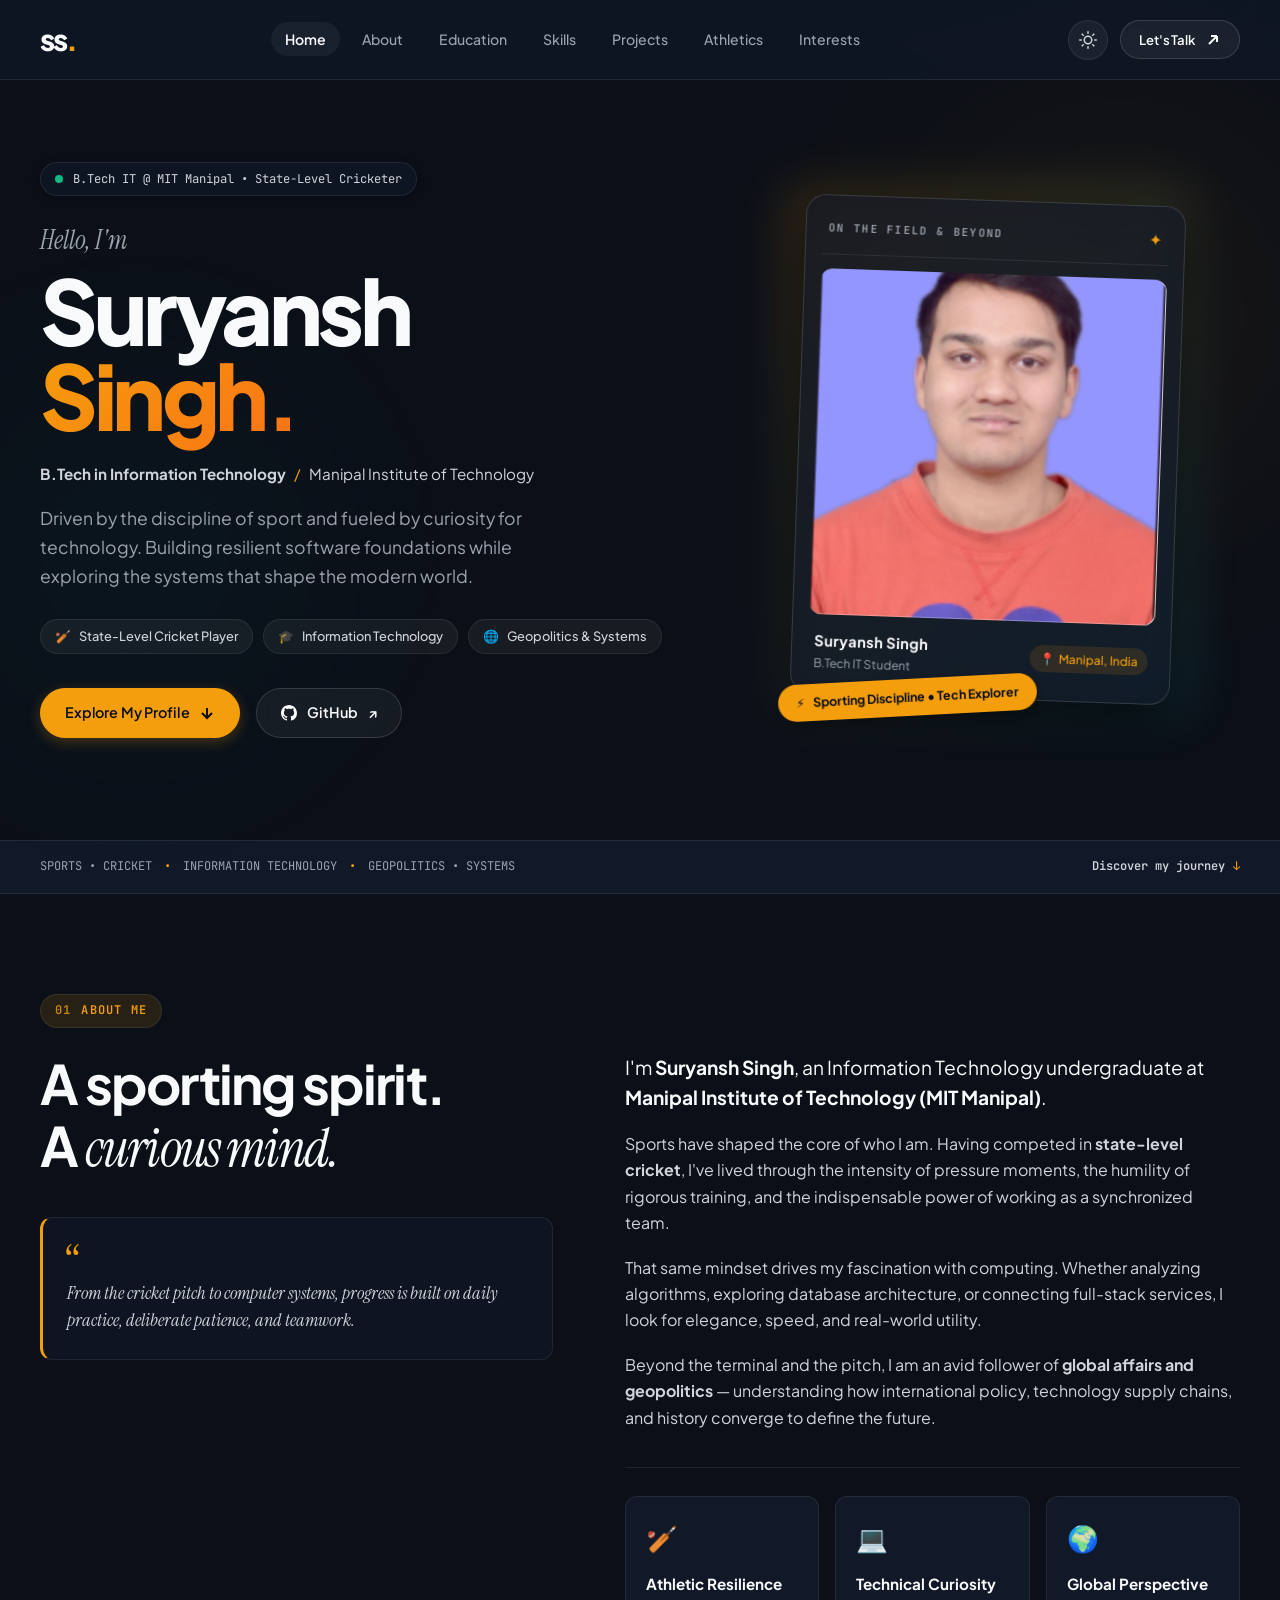
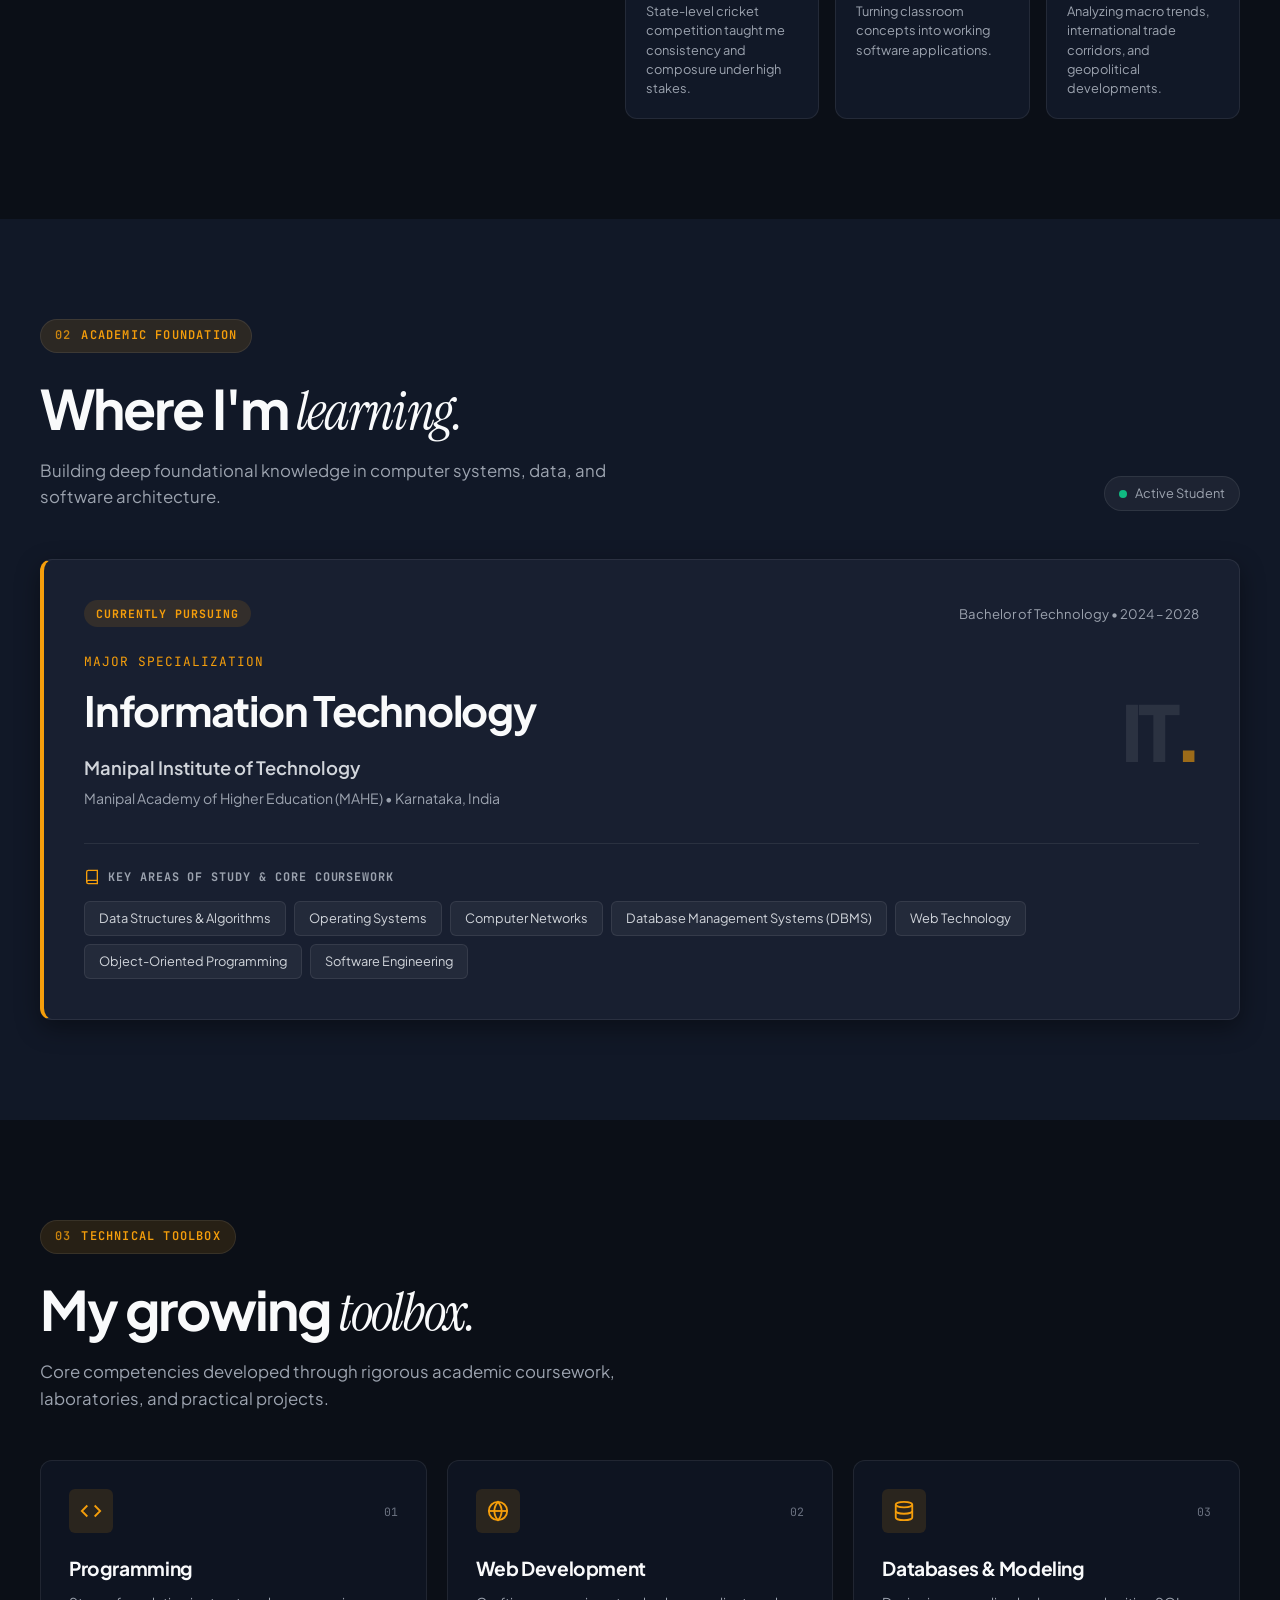
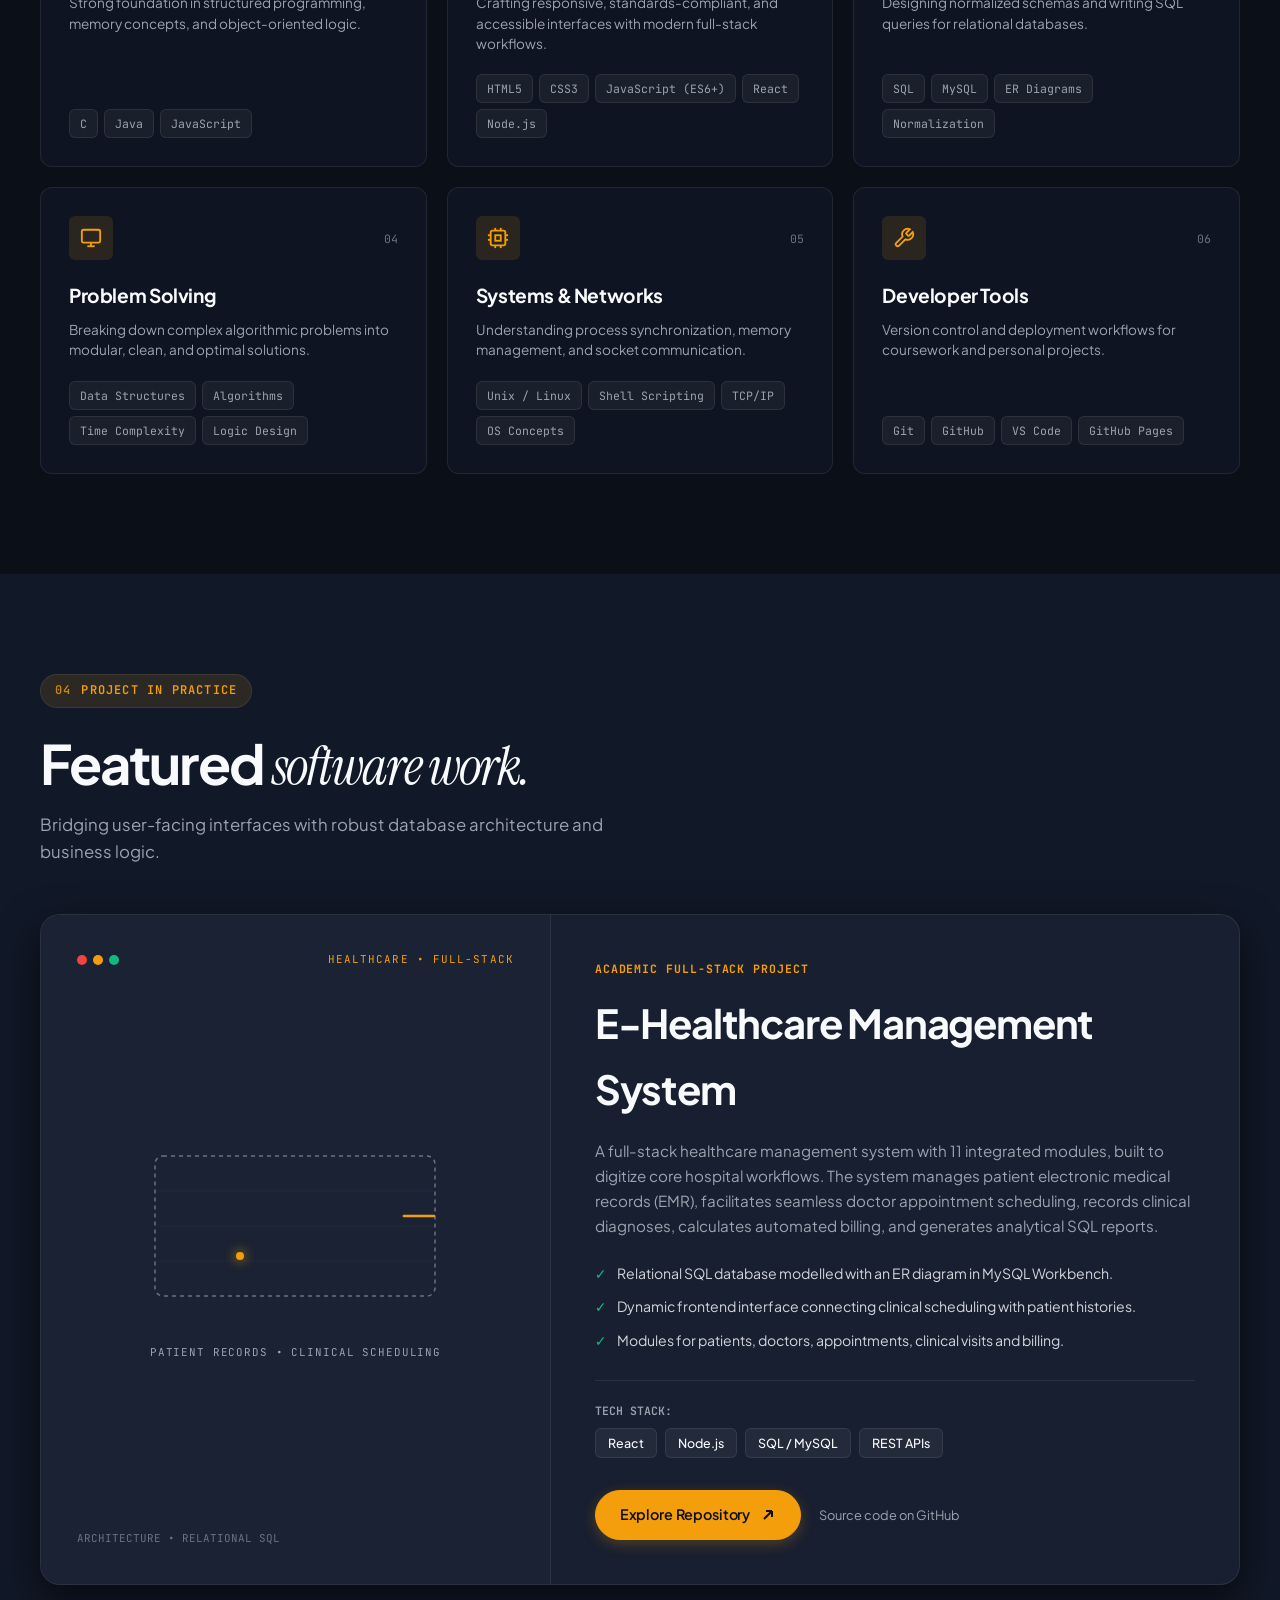
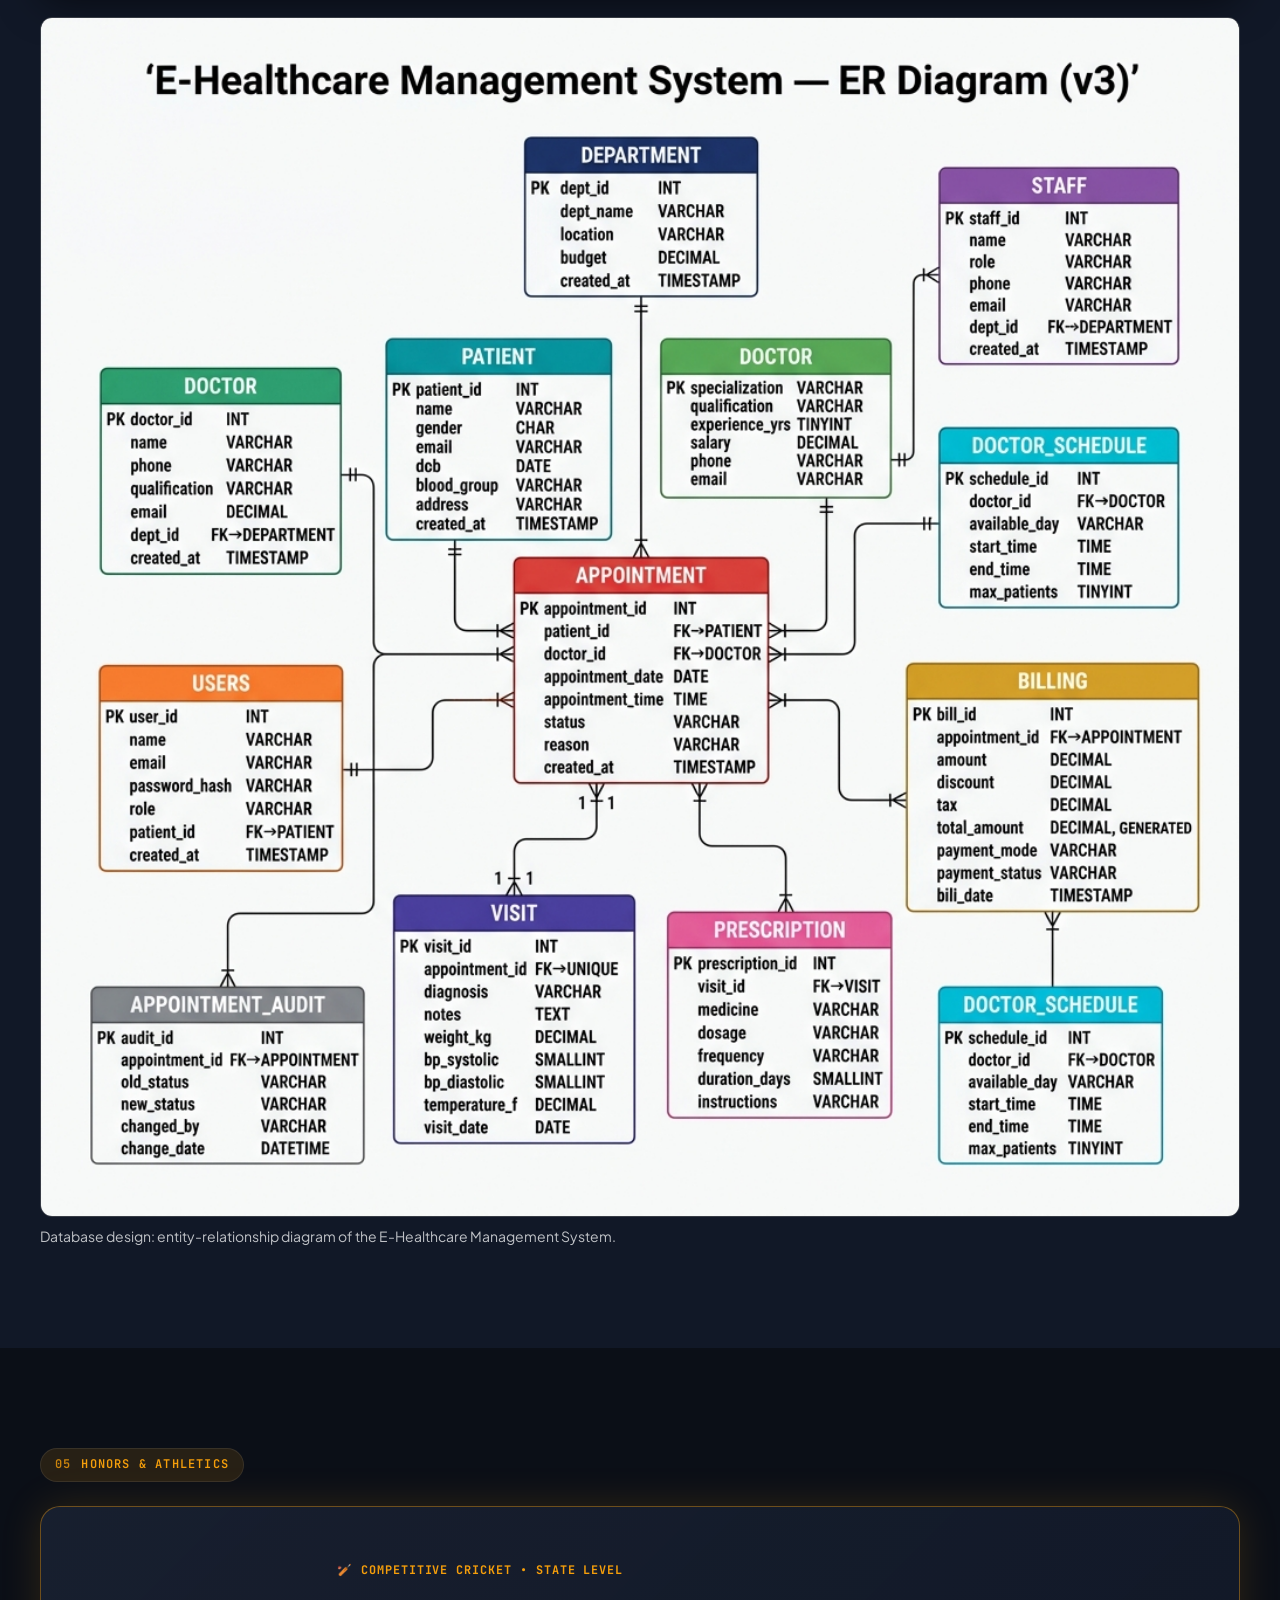
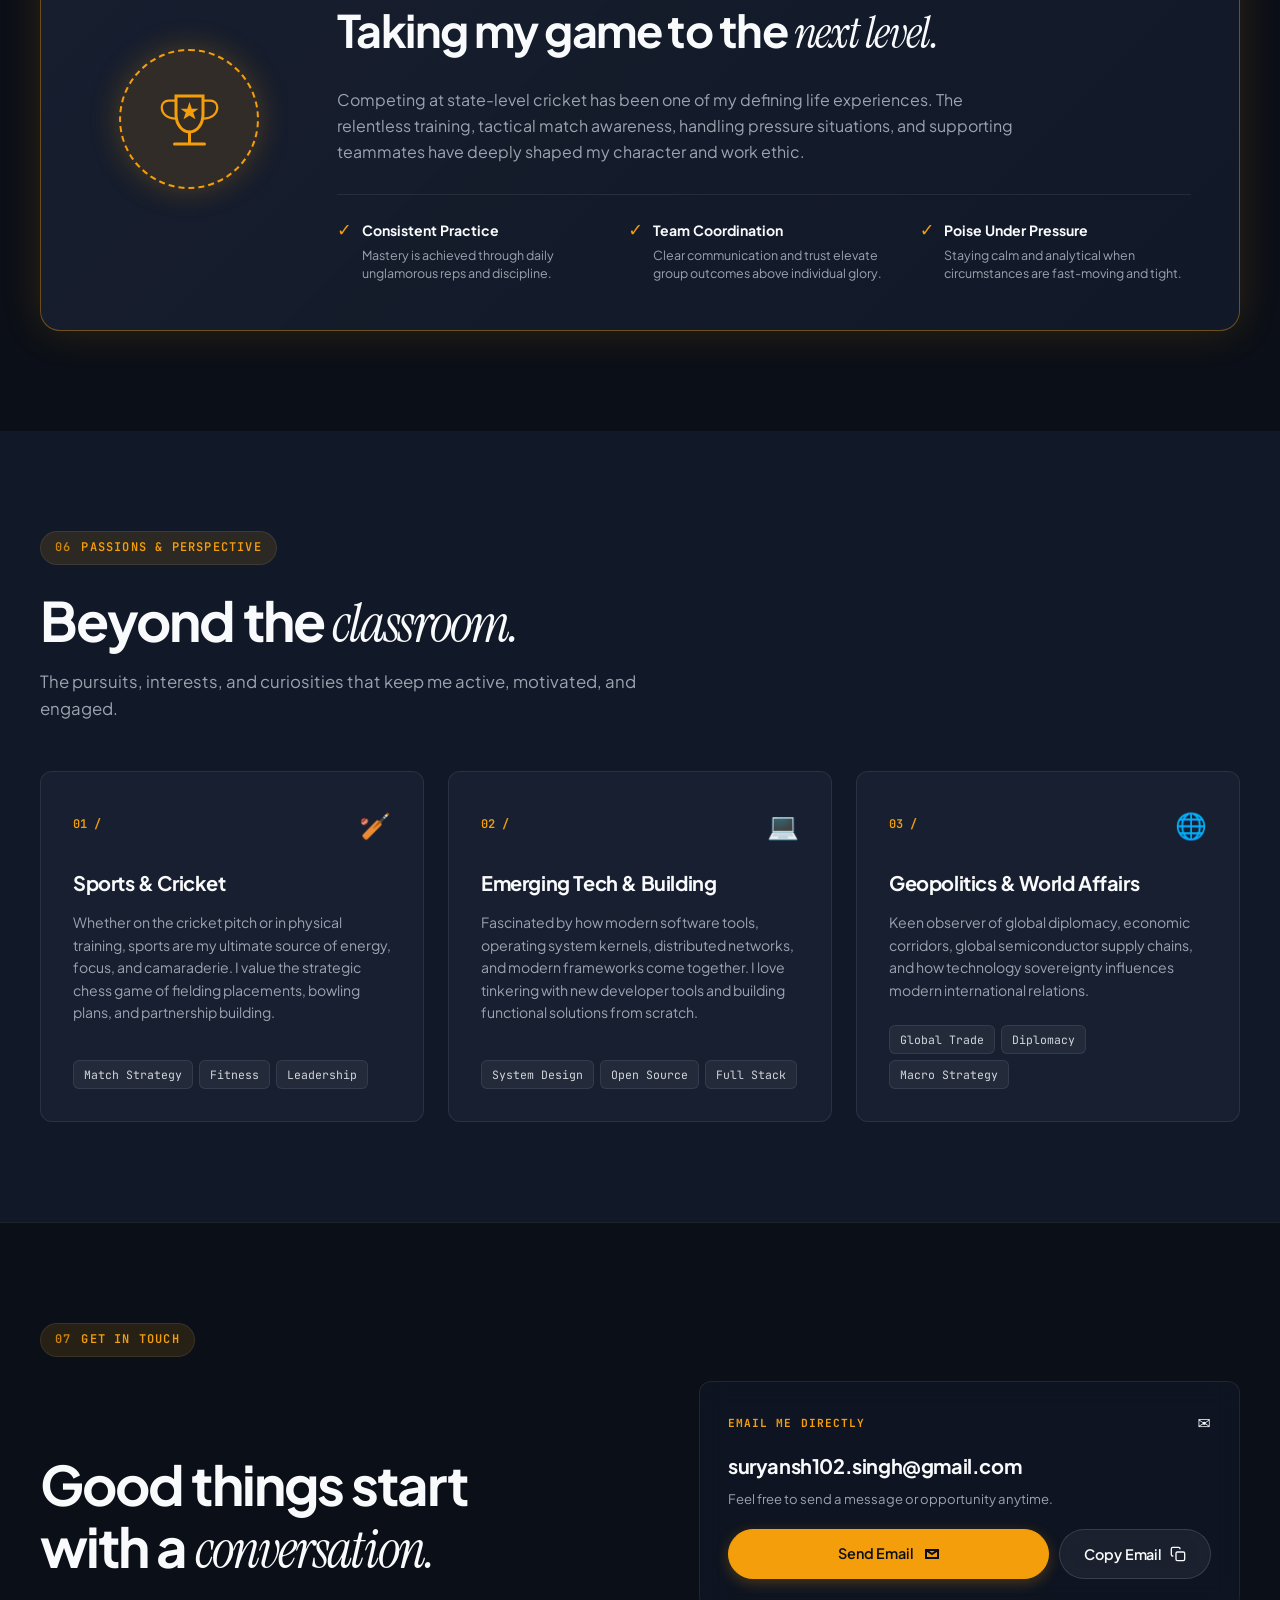
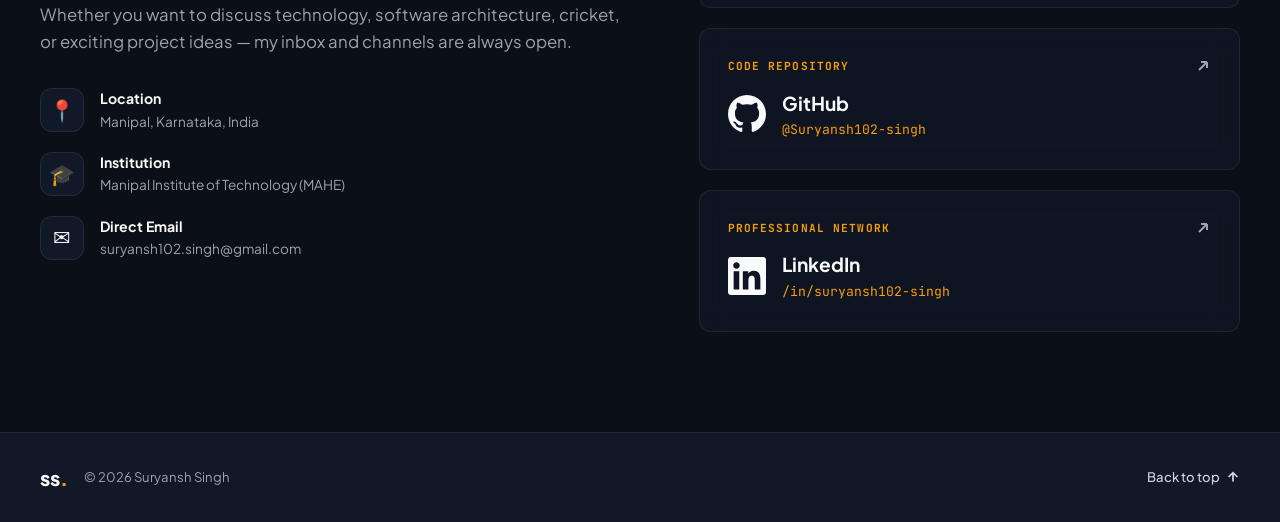
==== commit a9056660: "Apply patch: education dates, ER diagram, LinkedIn card, clean footer, rm checks dir" ====
--- a/index.html
+++ b/index.html
@@ -5,7 +5,7 @@
   <meta name="viewport" content="width=device-width, initial-scale=1.0">
   
   <!-- SEO & Social Meta Tags -->
-  <title>Suryansh Singh | B.Tech IT Student & Athlete</title>
+  <title>Suryansh Singh | B.Tech IT Student &amp; Athlete</title>
   <meta name="description" content="Personal portfolio of Suryansh Singh: B.Tech Information Technology student at MIT Manipal, state-level cricket player, and software enthusiast.">
   <meta name="author" content="Suryansh Singh">
   <meta name="keywords" content="Suryansh Singh, MIT Manipal, Information Technology, Portfolio, State Level Cricket, Web Development, Software Engineer">
@@ -14,9 +14,15 @@
   <!-- Open Graph / Social Sharing -->
   <meta property="og:type" content="website">
   <meta property="og:url" content="https://suryansh102-singh.github.io/">
-  <meta property="og:title" content="Suryansh Singh | B.Tech IT & State-Level Cricketer">
+  <meta property="og:title" content="Suryansh Singh | B.Tech IT &amp; State-Level Cricketer">
   <meta property="og:description" content="Pursuing Information Technology at MIT Manipal. Driven by sport, curious about technology and systems.">
-  <meta property="og:image" content="assets/profile.png">
+  <meta property="og:image" content="https://suryansh102-singh.github.io/assets/profile.png">
+  <meta property="og:image:alt" content="Portrait photograph of Suryansh Singh">
+  <meta name="twitter:card" content="summary_large_image">
+  <meta name="twitter:title" content="Suryansh Singh | B.Tech IT &amp; State-Level Cricketer">
+  <meta name="twitter:description" content="Pursuing Information Technology at MIT Manipal. Driven by sport, curious about technology and systems.">
+  <meta name="twitter:image" content="https://suryansh102-singh.github.io/assets/profile.png">
+  <link rel="canonical" href="https://suryansh102-singh.github.io/">
 
   <!-- Favicon -->
   <link rel="icon" href="assets/favicon.svg" type="image/svg+xml">
@@ -47,7 +53,7 @@
           <li><a class="nav-link" href="#about">About</a></li>
           <li><a class="nav-link" href="#education">Education</a></li>
           <li><a class="nav-link" href="#skills">Skills</a></li>
-          <li><a class="nav-link" href="#projects">Project</a></li>
+          <li><a class="nav-link" href="#projects">Projects</a></li>
           <li><a class="nav-link" href="#achievements">Athletics</a></li>
           <li><a class="nav-link" href="#interests">Interests</a></li>
         </ul>
@@ -259,7 +265,7 @@
               <div class="pillar-card">
                 <span class="pillar-icon" aria-hidden="true">💻</span>
                 <h3 class="pillar-title">Technical Curiosity</h3>
-                <p class="pillar-desc">Translating classroom concepts into functional, scalable software applications.</p>
+                <p class="pillar-desc">Turning classroom concepts into working software applications.</p>
               </div>
               <div class="pillar-card">
                 <span class="pillar-icon" aria-hidden="true">🌍</span>
@@ -294,7 +300,7 @@
         <article class="education-card">
           <div class="education-topline">
             <span class="edu-status-pill">CURRENTLY PURSUING</span>
-            <span class="edu-period">Bachelor of Technology &bull; B.Tech</span>
+            <span class="edu-period">Bachelor of Technology &bull; 2024 &ndash; 2028</span>
           </div>
 
           <div class="education-body">
@@ -405,7 +411,7 @@
               <span class="skill-number">03</span>
             </div>
             <h3 class="skill-name">Databases &amp; Modeling</h3>
-            <p class="skill-desc">Designing normalized schemas, relational structures, and writing performant SQL queries.</p>
+            <p class="skill-desc">Designing normalized schemas and writing SQL queries for relational databases.</p>
             <ul class="skill-tags">
               <li class="tag">SQL</li>
               <li class="tag">MySQL</li>
@@ -476,7 +482,7 @@
               <span class="skill-number">06</span>
             </div>
             <h3 class="skill-name">Developer Tools</h3>
-            <p class="skill-desc">Version control, collaborative workflows, continuous deployment, and testing tools.</p>
+            <p class="skill-desc">Version control and deployment workflows for coursework and personal projects.</p>
             <ul class="skill-tags">
               <li class="tag">Git</li>
               <li class="tag">GitHub</li>
@@ -540,18 +546,18 @@
 
           <!-- Project Copy & Links Column -->
           <div class="project-copy">
-            <div class="project-meta-pill">PRODUCTION GRADE PROJECT</div>
+            <div class="project-meta-pill">ACADEMIC FULL-STACK PROJECT</div>
             <h3 class="project-heading">E-Healthcare Management System</h3>
             
             <p class="project-summary">
-              A comprehensive full-stack healthcare platform engineered to digitize hospital operations. 
+              A full-stack healthcare management system with 11 integrated modules, built to digitize core hospital workflows. 
               The system manages patient electronic medical records (EMR), facilitates seamless doctor appointment scheduling, records clinical diagnoses, calculates automated billing, and generates analytical SQL reports.
             </p>
 
             <div class="project-highlights">
               <div class="highlight-item">
                 <span class="highlight-bullet">&check;</span>
-                <span>Relational SQL database with strict foreign keys &amp; transaction management.</span>
+                <span>Relational SQL database modelled with an ER diagram in MySQL Workbench.</span>
               </div>
               <div class="highlight-item">
                 <span class="highlight-bullet">&check;</span>
@@ -559,7 +565,7 @@
               </div>
               <div class="highlight-item">
                 <span class="highlight-bullet">&check;</span>
-                <span>Role-based portal structure for patients, healthcare providers, and administrators.</span>
+                <span>Modules for patients, doctors, appointments, clinical visits and billing.</span>
               </div>
             </div>
 
@@ -580,10 +586,15 @@
                   <path d="M4 12L12 4M12 4H6M12 4V10"/>
                 </svg>
               </a>
-              <span class="repo-meta">Open-source on GitHub</span>
+              <span class="repo-meta">Source code on GitHub</span>
             </div>
           </div>
         </article>
+
+        <figure class="project-shot">
+          <img src="assets/er-diagram.png" alt="Entity-relationship diagram of the E-Healthcare Management System database" width="1024" height="1024" loading="lazy">
+          <figcaption>Database design: entity-relationship diagram of the E-Healthcare Management System.</figcaption>
+        </figure>
       </div>
     </section>
 
@@ -820,6 +831,27 @@
                 </div>
               </div>
             </a>
+
+            <!-- LinkedIn Card -->
+            <a class="contact-card social-card" href="https://www.linkedin.com/in/suryansh102-singh/" target="_blank" rel="noopener noreferrer">
+              <div class="card-inner">
+                <div class="card-top">
+                  <span class="card-label">PROFESSIONAL NETWORK</span>
+                  <svg class="external-icon" viewBox="0 0 16 16" fill="none" stroke="currentColor" stroke-width="2" aria-hidden="true">
+                    <path d="M4 12L12 4M12 4H6M12 4V10"/>
+                  </svg>
+                </div>
+                <div class="social-main">
+                  <svg class="brand-svg" viewBox="0 0 24 24" fill="currentColor" aria-hidden="true">
+                    <path d="M20.447 20.452h-3.554v-5.569c0-1.328-.027-3.037-1.852-3.037-1.853 0-2.136 1.445-2.136 2.939v5.667H9.351V9h3.414v1.561h.046c.477-.9 1.637-1.85 3.37-1.85 3.601 0 4.267 2.37 4.267 5.455v6.286zM5.337 7.433c-1.144 0-2.063-.926-2.063-2.065 0-1.138.92-2.063 2.063-2.063 1.14 0 2.064.925 2.064 2.063 0 1.139-.925 2.065-2.064 2.065zm1.782 13.019H3.555V9h3.564v11.452zM22.225 0H1.771C.792 0 0 .774 0 1.729v20.542C0 23.227.792 24 1.771 24h20.451C23.2 24 24 23.227 24 22.271V1.729C24 .774 23.2 0 22.222 0h.003z"/>
+                  </svg>
+                  <div>
+                    <h3 class="social-name">LinkedIn</h3>
+                    <p class="social-handle">/in/suryansh102-singh</p>
+                  </div>
+                </div>
+              </div>
+            </a>
           </div>
         </div>
       </div>
@@ -834,11 +866,7 @@
         <a class="footer-brand" href="#home">
           <span>ss</span><span class="brand-dot">.</span>
         </a>
-        <p class="footer-copy">&copy; 2026 Suryansh Singh. Built for Web Technology &bull; Hosted on GitHub Pages.</p>
-      </div>
-
-      <div class="footer-center">
-        <span class="footer-tech-tag">HTML5 &bull; CSS3 &bull; Vanilla JS</span>
+        <p class="footer-copy">&copy; 2026 Suryansh Singh</p>
       </div>
 
       <div class="footer-right">
--- a/style.css
+++ b/style.css
@@ -2061,3 +2061,53 @@
     transition-duration: 0.01ms !important;
   }
 }
+
+/* ===== Post-submission additions ===== */
+
+/* Cricket highlights (Change 5) */
+.fact-list {
+  display: flex;
+  flex-wrap: wrap;
+  gap: 0.5rem;
+  list-style: none;
+  padding: 0;
+  margin: 1.25rem 0 1.5rem;
+}
+.fact-list li {
+  padding: 0.4rem 0.85rem;
+  border: 1px solid rgba(128, 128, 128, 0.35);
+  border-radius: 999px;
+  font-size: 0.875rem;
+  line-height: 1.4;
+}
+
+/* Second education card spacing (Change 4c) */
+.education-card + .education-card {
+  margin-top: 1.5rem;
+}
+
+/* Project screenshot (Change 7) */
+.project-shot {
+  margin: 2rem 0 0;
+}
+.project-shot img {
+  display: block;
+  width: 100%;
+  height: auto;
+  border-radius: 12px;
+  border: 1px solid rgba(128, 128, 128, 0.35);
+}
+.project-shot figcaption {
+  margin-top: 0.5rem;
+  font-size: 0.875rem;
+  opacity: 0.75;
+}
+
+/* Footer layout after removing the centre block (Change 9) */
+.site-footer .footer-content {
+  display: flex;
+  flex-wrap: wrap;
+  align-items: center;
+  justify-content: space-between;
+  gap: 1rem 2rem;
+}
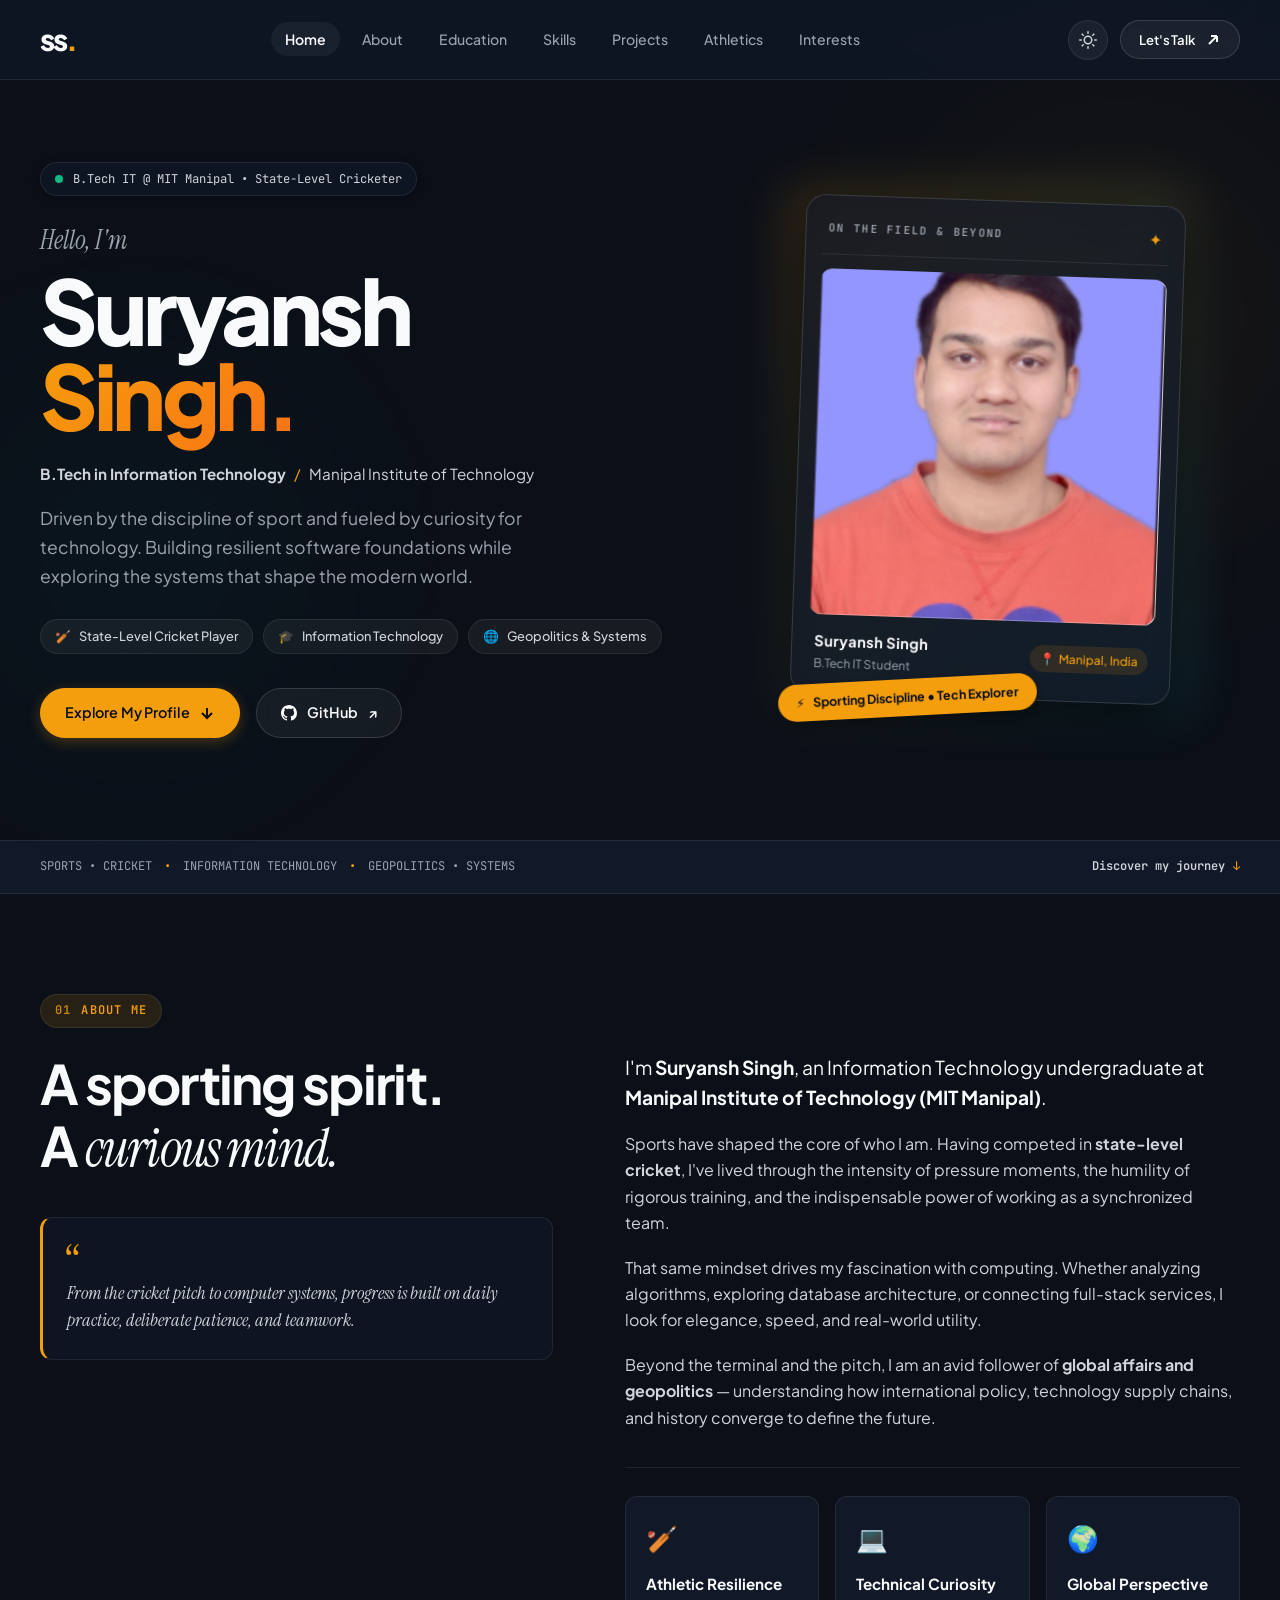
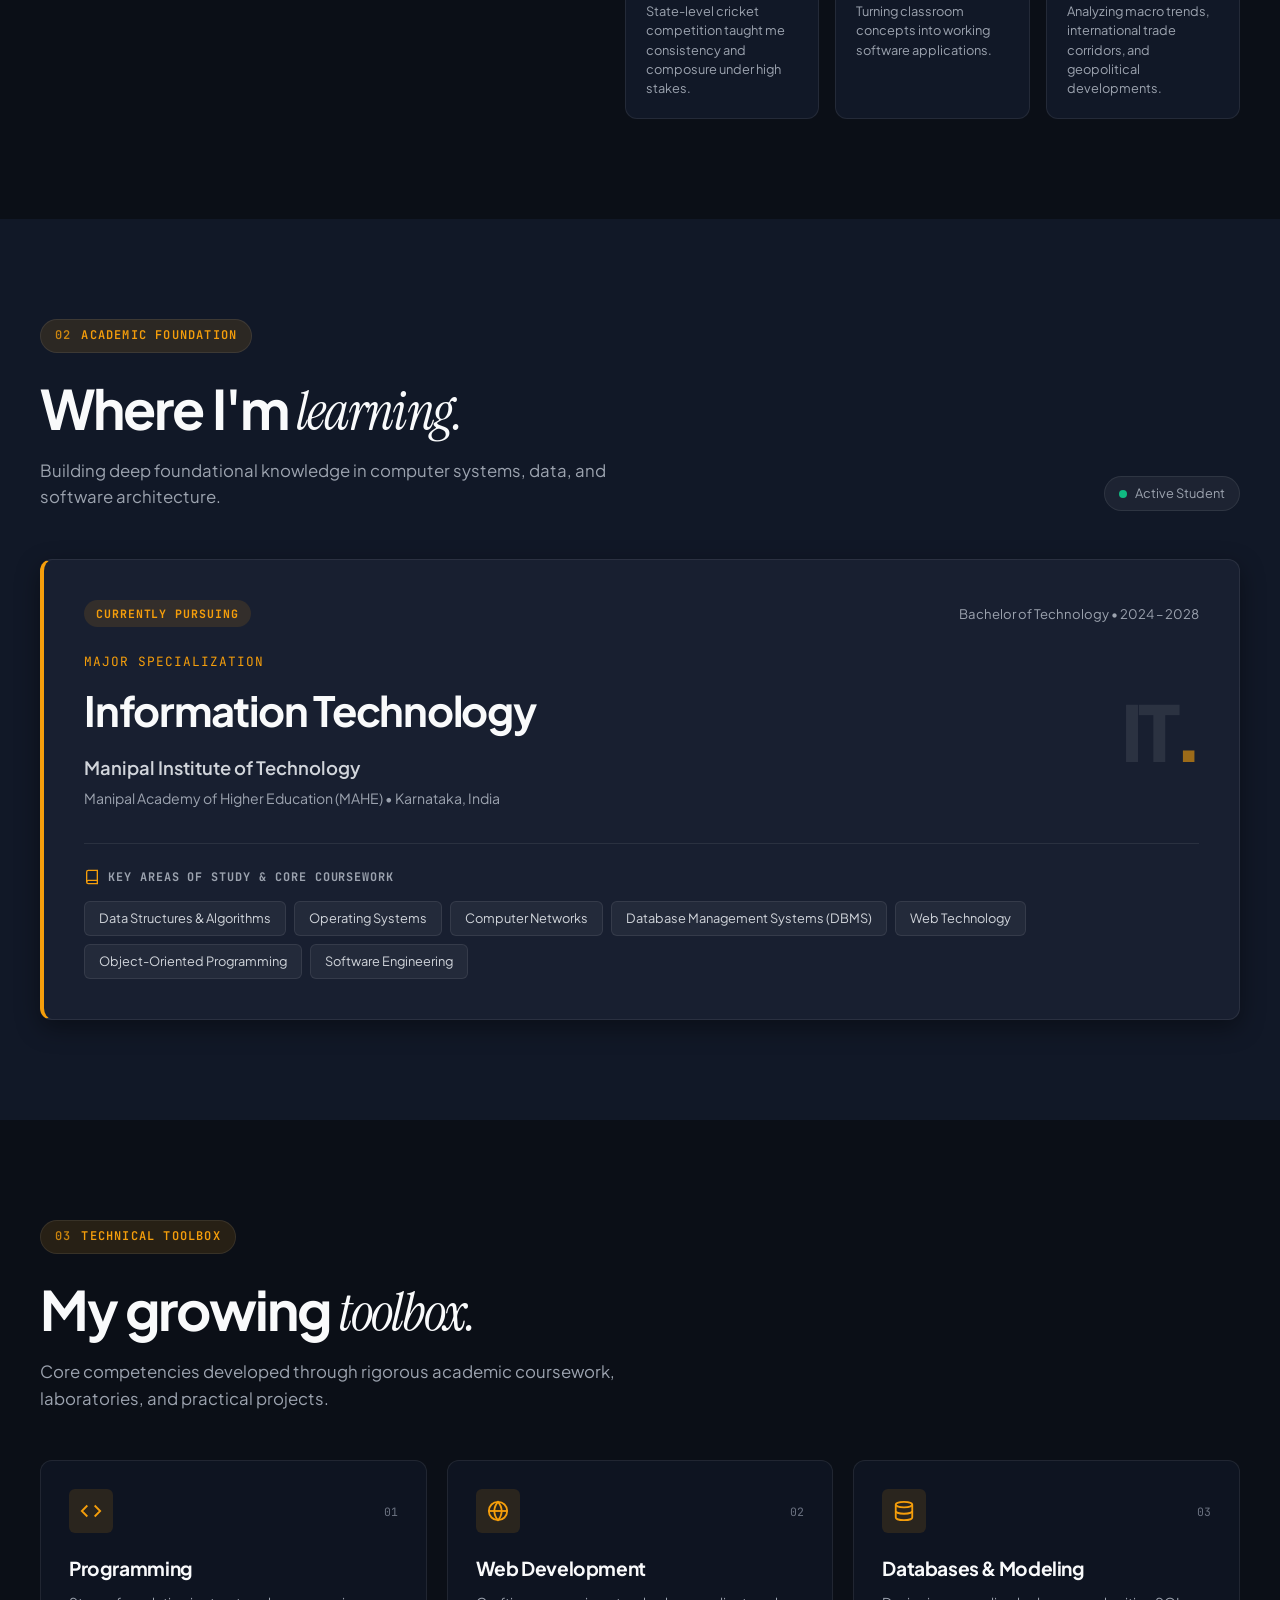
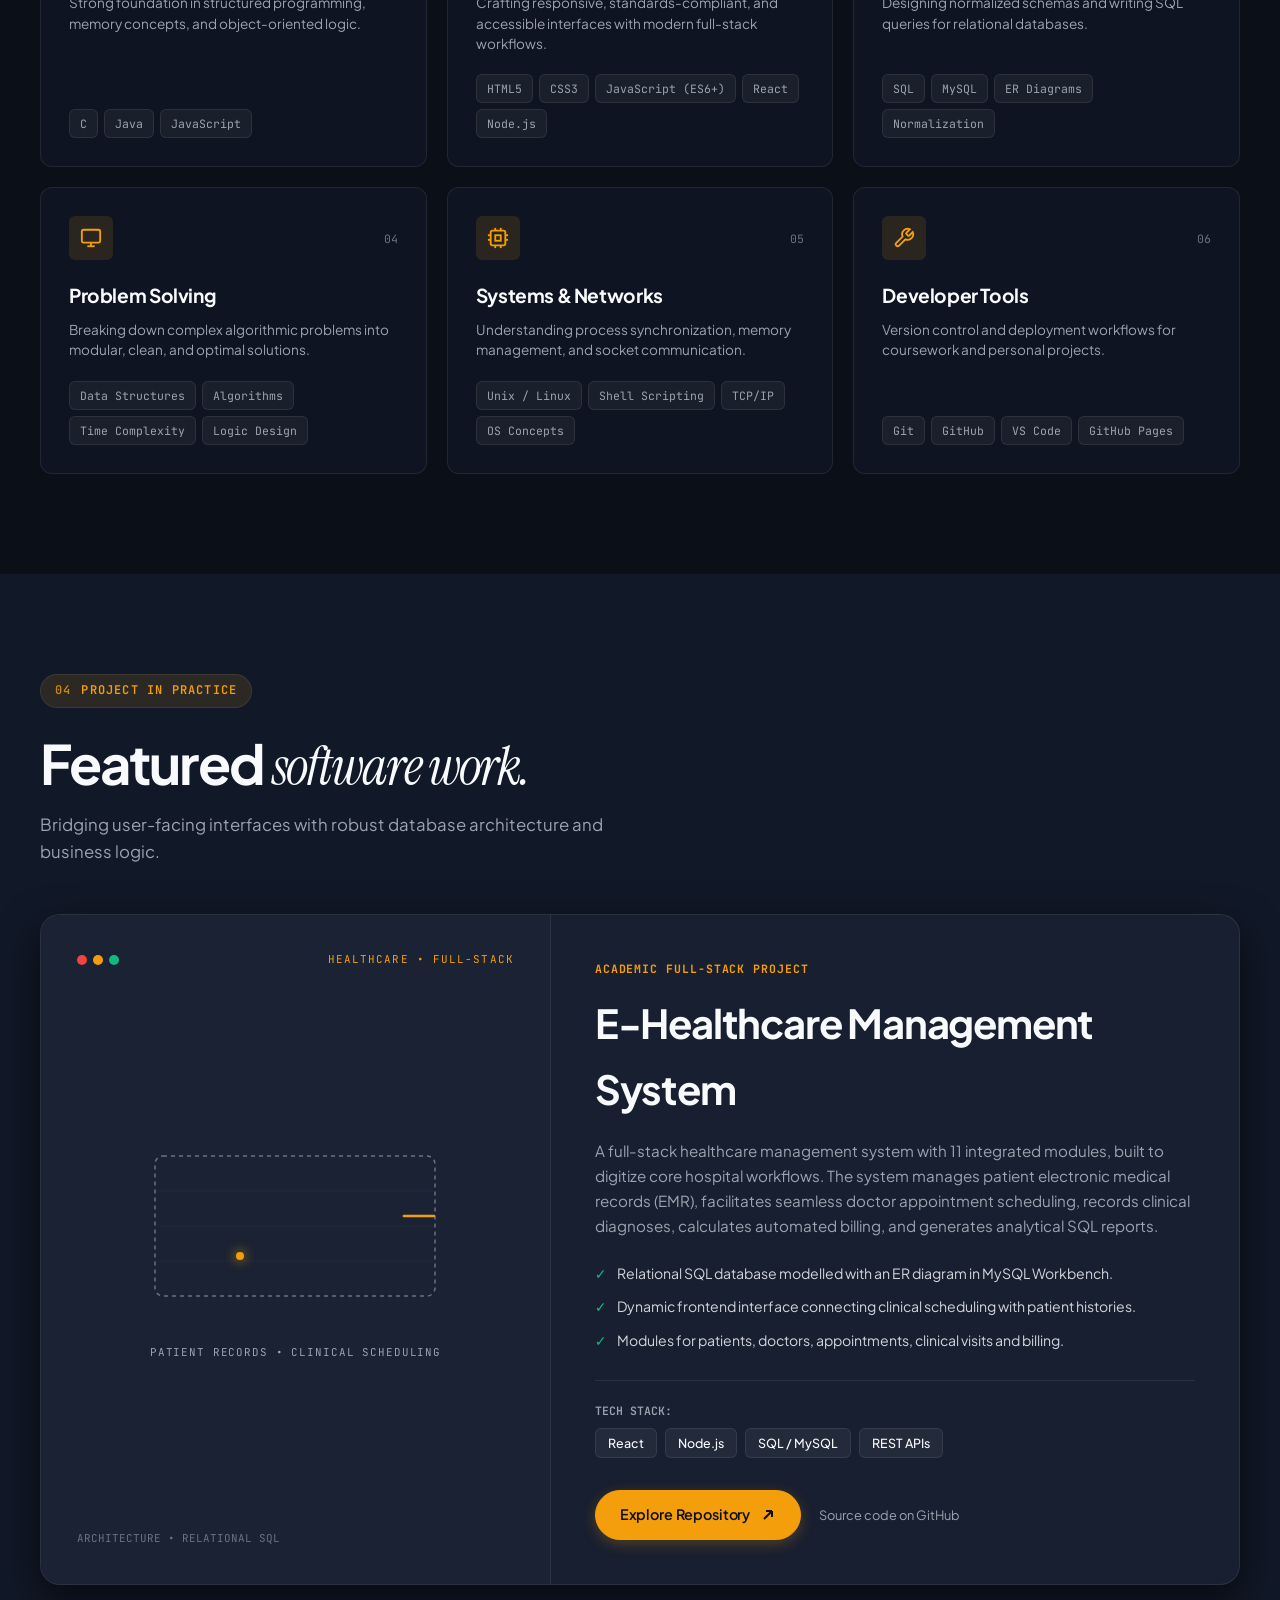
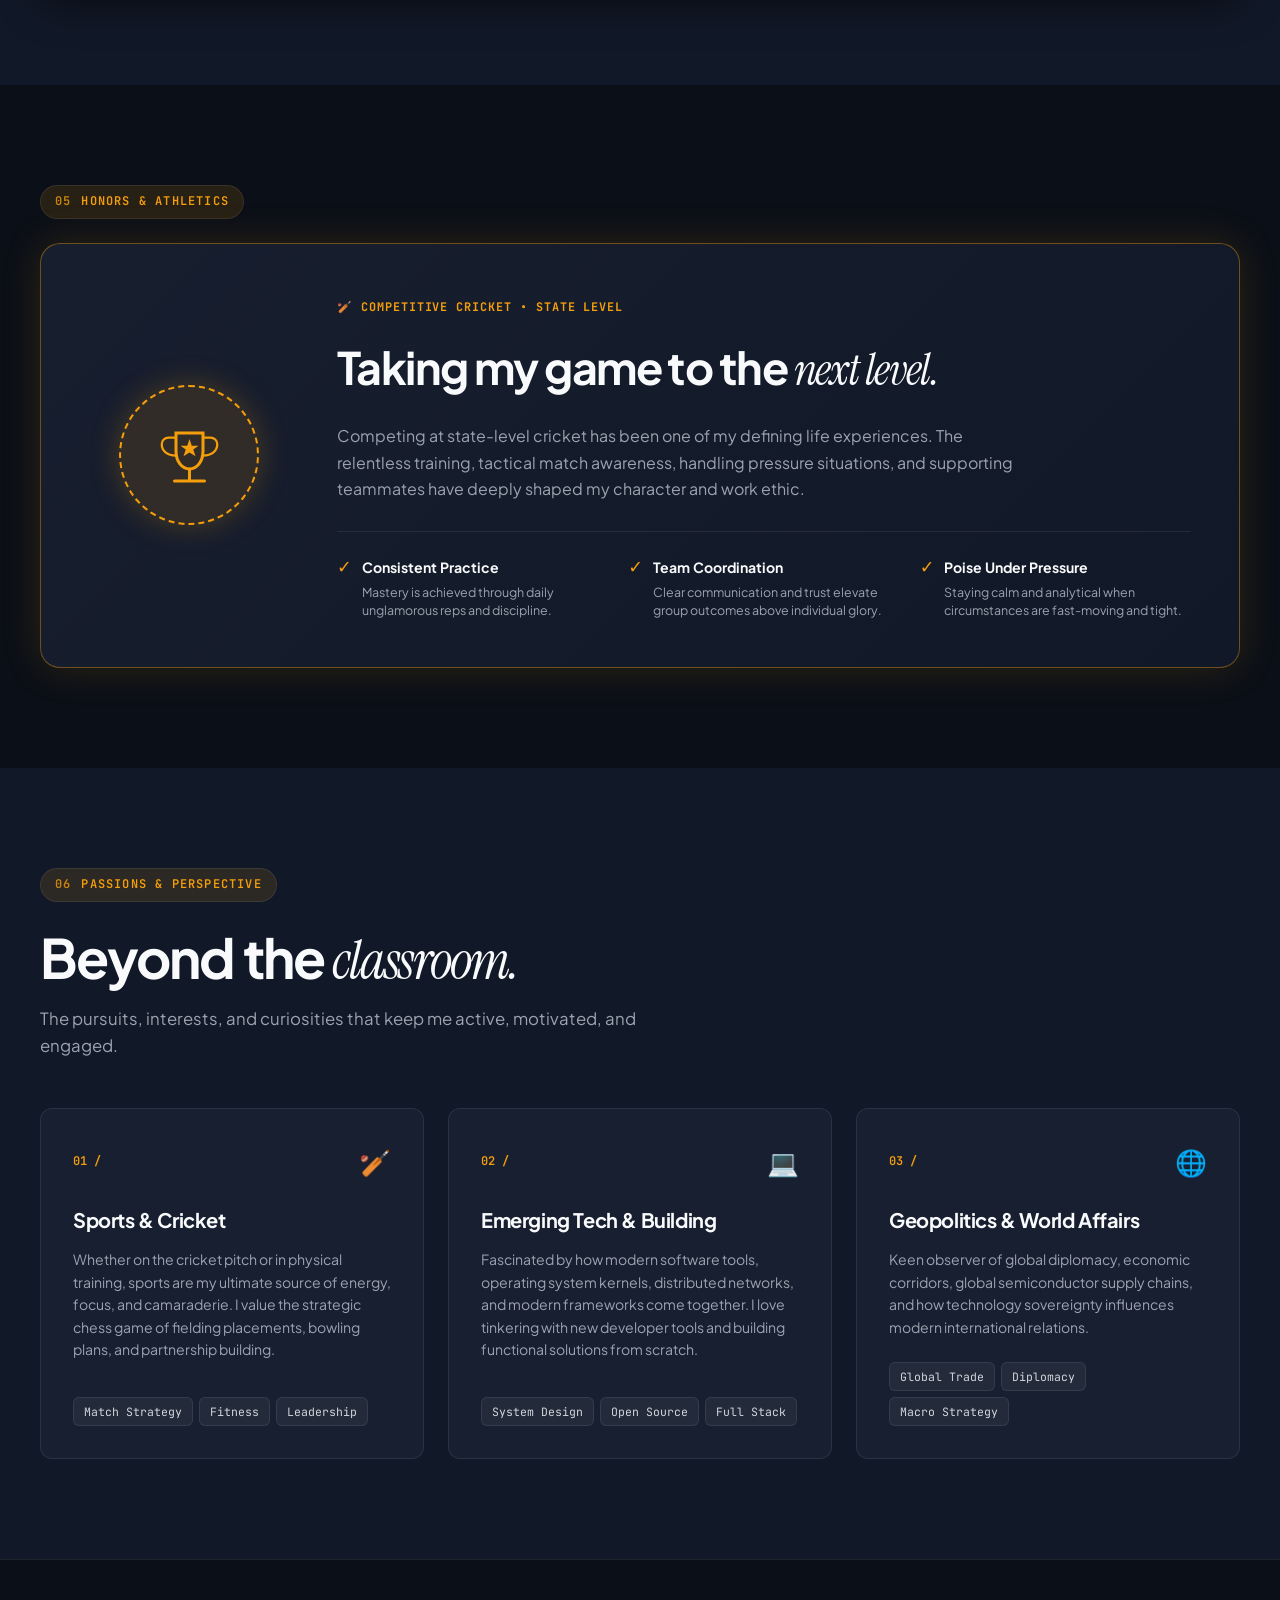
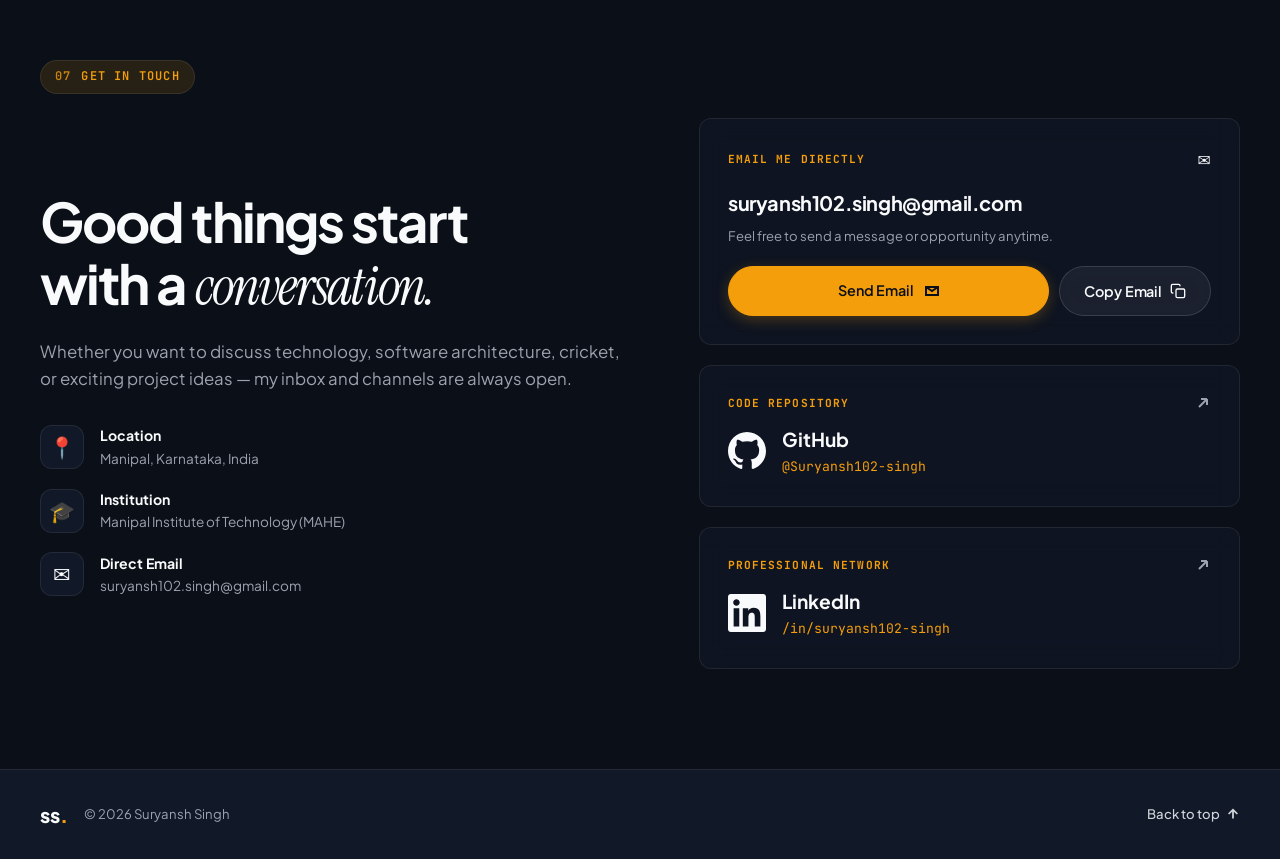
==== commit 407c034d: "Remove ER diagram from projects section" ====
--- a/index.html
+++ b/index.html
@@ -591,10 +591,6 @@
           </div>
         </article>
 
-        <figure class="project-shot">
-          <img src="assets/er-diagram.png" alt="Entity-relationship diagram of the E-Healthcare Management System database" width="1024" height="1024" loading="lazy">
-          <figcaption>Database design: entity-relationship diagram of the E-Healthcare Management System.</figcaption>
-        </figure>
       </div>
     </section>
 
